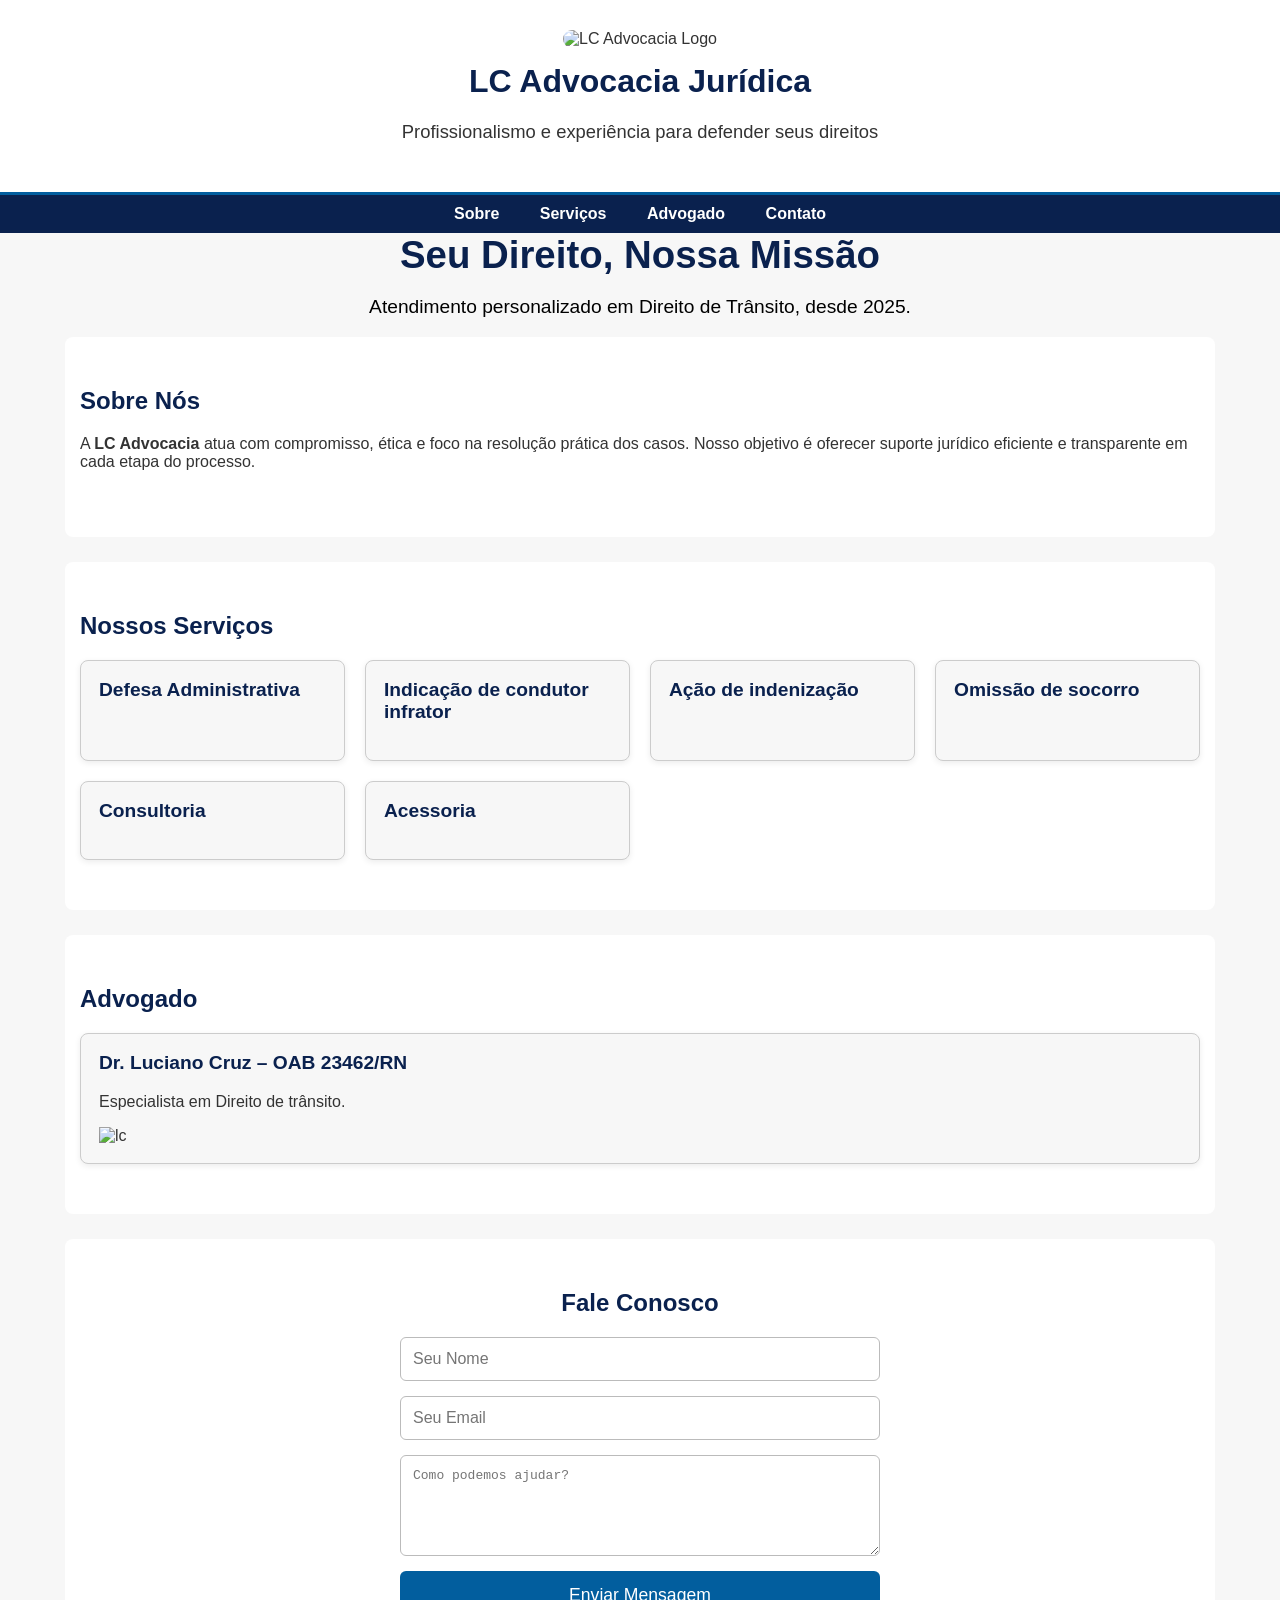
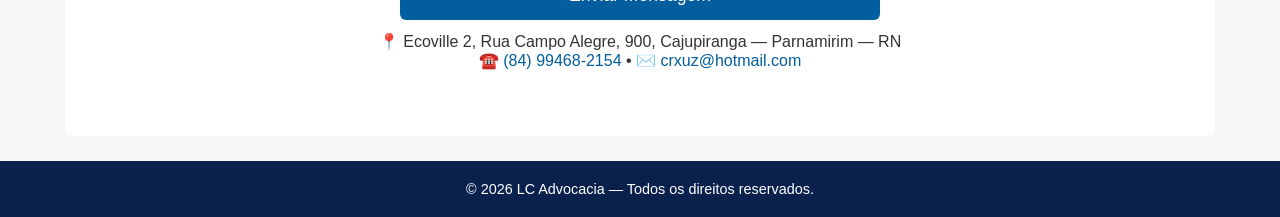
==== index.html @ 25d34466 "Center 'Fale Conosco' heading in contact form" ====
<!DOCTYPE html>
<html lang="pt-BR">
<head>
    <meta charset="UTF-8">
    <meta name="viewport" content="width=device-width, initial-scale=1.0">
    <title>LC Advocacia Jurídica</title>

    <!-- Estilos Principais -->
    <style>
        /* ===== Cores e Tipografia ===== */
        :root {
            --primaria: #0A214E;
            --secundaria: #025e9e;
            --neutro-claro: #f7f7f7;
            --texto: #333;
            --branco: #fff;
        }
        body {
            font-family: 'Segoe UI', Tahoma, Geneva, Verdana, sans-serif;
            margin: 0;
            padding: 0;
            color: var(--texto);
            background-color: var(--neutro-claro);
        }
        h1, h2, h3 {
            color: var(--primaria);
            margin-top: 0;
        }
        a {
            color: var(--secundaria);
            text-decoration: none;
        }
        a:hover {
            color: var(--primaria);
        }

        /* ===== Cabeçalho ===== */
        header {
            background: var(--branco);
            padding: 30px 20px;
            text-align: center;
            border-bottom: 3px solid var(--secundaria);
        }
        header img {
            width: 140px;
            border-radius: 40px;
            margin-bottom: 15px;
        }
        header p {
            font-size: 1.15em;
        }

        /* ===== Navegação ===== */
        nav {
            background: var(--primaria);
            text-align: center;
            padding: 10px 0;
        }
        nav a {
            margin: 0 18px;
            font-weight: bold;
            color: var(--branco);
        }

        /* ===== Banner ===== */
        .banner {
            color: var(--branco);
            text-align: center;
        }
        .banner h2 {
            font-size: 2.4em;
            margin-bottom: 0px;
        }
        .banner p {
            font-size: 1.2em;
        }

        /* ===== Conteúdo ===== */
        section {
            padding: 50px 15px;
            max-width: 1120px;
            margin: auto;
            background: var(--branco);
            border-radius: 8px;
            margin-bottom: 25px;
        }
        .cards-servicos {
            display: grid;
            gap: 20px;
            grid-template-columns: repeat(auto-fill, minmax(220px, 1fr));
        }
        .card {
            border: 1px solid #ccc;
            border-radius: 8px;
            padding: 18px;
            background: var(--neutro-claro);
            box-shadow: 0 2px 6px rgba(0,0,0,0.08);
        }
        .card h3 {
            margin-top: 0;
            font-size: 1.2em;
        }

        /* ===== Formulário ===== */
        form {
            display: grid;
            gap: 15px;
            max-width: 480px;
            margin: auto;
        }
        input, textarea {
            padding: 12px;
            border: 1px solid #bbb;
            border-radius: 6px;
            font-size: 1em;
            width: 100%;
            box-sizing: border-box;
        }
        button {
            padding: 14px;
            border: none;
            background: var(--secundaria);
            color: var(--branco);
            border-radius: 6px;
            font-size: 1.1em;
            cursor: pointer;
        }
        button:hover {
            background: var(--primaria);
        }

        /* ===== Rodapé ===== */
        footer {
            background: var(--primaria);
            color: var(--branco);
            text-align: center;
            padding: 20px;
            font-size: 0.9em;
        }

        /* ===== Regras Responsivas ===== */
        @media (max-width: 768px) {
            nav a {
                display: block;
                margin: 10px 0;
            }
        }
    </style>
</head>

<body>

    <!-- ===== Cabeçalho ===== -->
    <header>
        <img src="https://iili.io/fvGyt4t.png" alt="LC Advocacia Logo" style="width: 250px; height: auto;">
        <h1>LC Advocacia Jurídica</h1>
        <p>Profissionalismo e experiência para defender seus direitos</p>
    </header>

    <!-- ===== Navegação ===== -->
    <nav>
        <a href="#sobre">Sobre</a>
        <a href="#servicos">Serviços</a>
        <a href="#advogados">Advogado</a>
        <a href="#contato">Contato</a>
    </nav>

    <!-- ===== Banner Principal ===== -->
    <div class="banner">
        <h2>Seu Direito, Nossa Missão</h2>
        <p style="color: #000;">Atendimento personalizado em Direito de Trânsito, desde 2025.</p>
    </div>

    <!-- ===== Sobre ===== -->
    <section id="sobre">
        <h2>Sobre Nós</h2>
        <p>
            A <strong>LC Advocacia</strong> atua com compromisso, ética e foco na resolução prática dos casos.
            Nosso objetivo é oferecer suporte jurídico eficiente e transparente em cada etapa do processo.
        </p>
    </section>

    <!-- ===== Serviços em Cards ===== -->
    <section id="servicos">
        <h2>Nossos Serviços</h2>
        <div class="cards-servicos">
            <div class="card"><h3>Defesa Administrativa</h3></div>
            <div class="card"><h3>Indicação de condutor infrator</h3></div>
            <div class="card"><h3>Ação de indenização</h3></div>
            <div class="card"><h3>Omissão de socorro</h3></div>
            <div class="card"><h3>Consultoria</h3></div>
            <div class="card"><h3>Acessoria</h3></div>
        </div>
    </section>

    <!-- ===== Equipe ===== -->
    <section id="advogados">
        <h2>Advogado</h2>
        <div class="card">
            <h3>Dr. Luciano Cruz – OAB 23462/RN</h3>
            <p>Especialista em Direito de trânsito.</p>
            <img src="https://iili.io/fUDIKcG.png" alt="lc">
        </div>
    </section>


    <!-- ===== Formulário de Contato ===== -->
    <section id="contato">
    <center> <h2>Fale Conosco</h2> </center>
        <form>
    <form action="https://formsubmit.co/crxuz@hotmail.com" method="POST">
    <input type="text" name="name" placeholder="Seu Nome" required>
    <input type="email" name="email" placeholder="Seu Email" required>
    <textarea name="message" placeholder="Como podemos ajudar?" rows="5" required></textarea>

    <!-- Configurações -->
    <input type="hidden" name="_subject" value="Novo contato do site">
    <input type="hidden" name="_captcha" value="false">

    <button type="submit">Enviar Mensagem</button>
</form>

        <p style="text-align:center; margin-top: 12px;">
            📍 Ecoville 2, Rua Campo Alegre, 900, Cajupiranga — Parnamirim — RN<br>
            ☎️ <a href="tel:+5584994682154">(84) 99468-2154</a> • ✉️ <a href="mailto:crxuz@hotmail.com">crxuz@hotmail.com</a>
        </p>
    </section>

    <!-- ===== Rodapé ===== -->
    <footer>
        © 2026 LC Advocacia — Todos os direitos reservados.
    </footer>

</body>
</html>
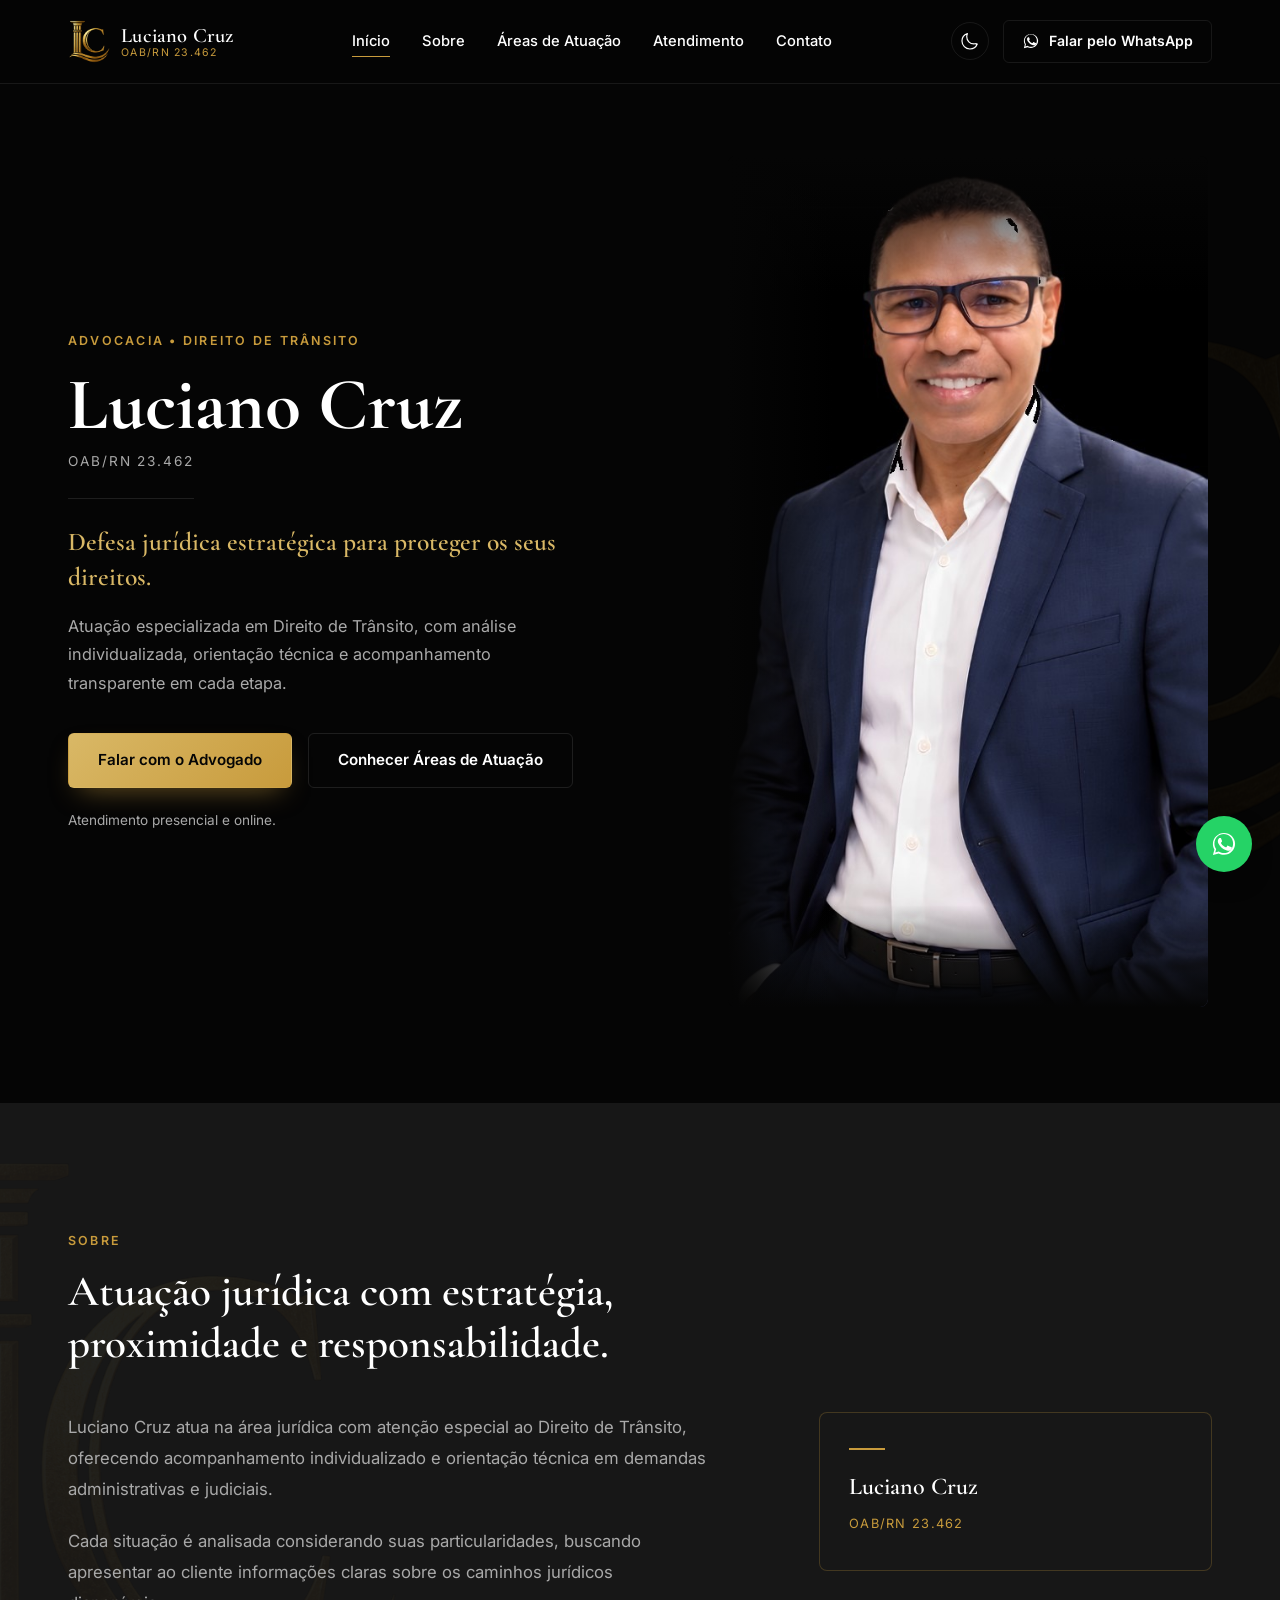
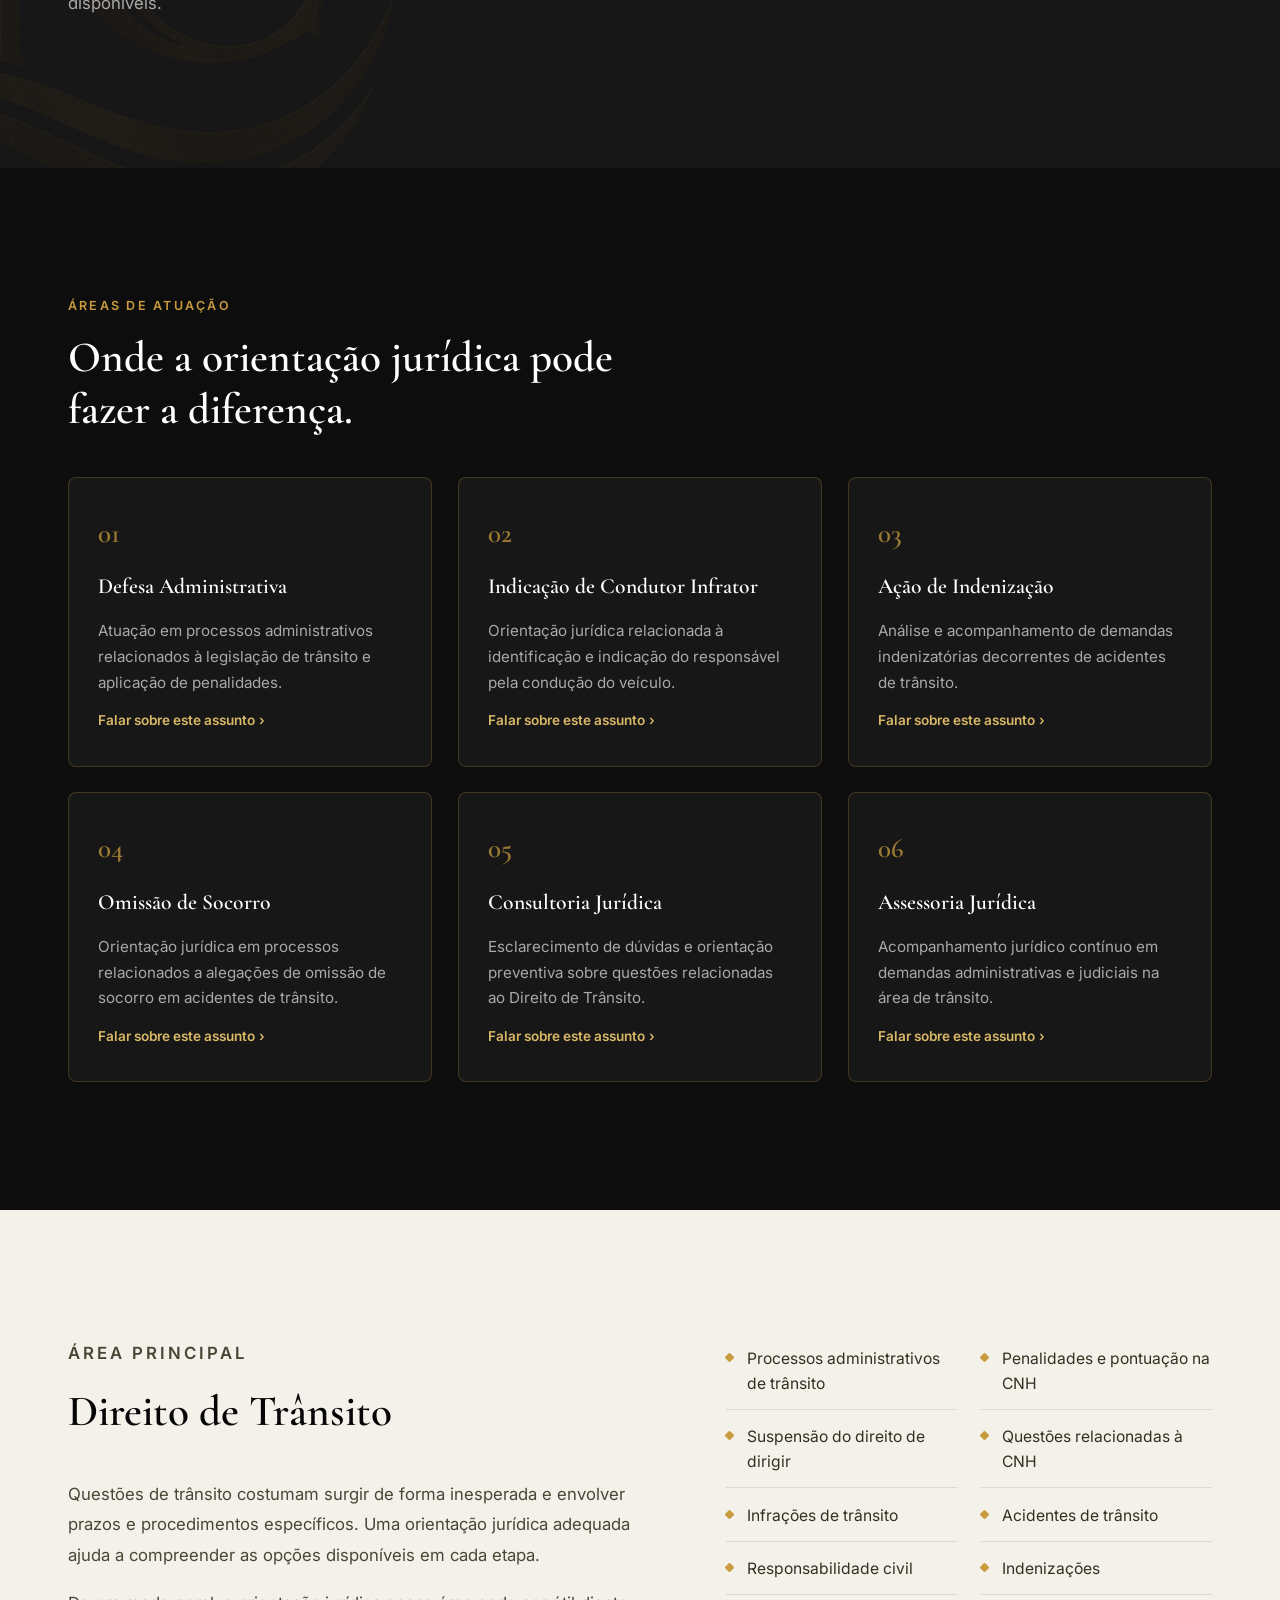
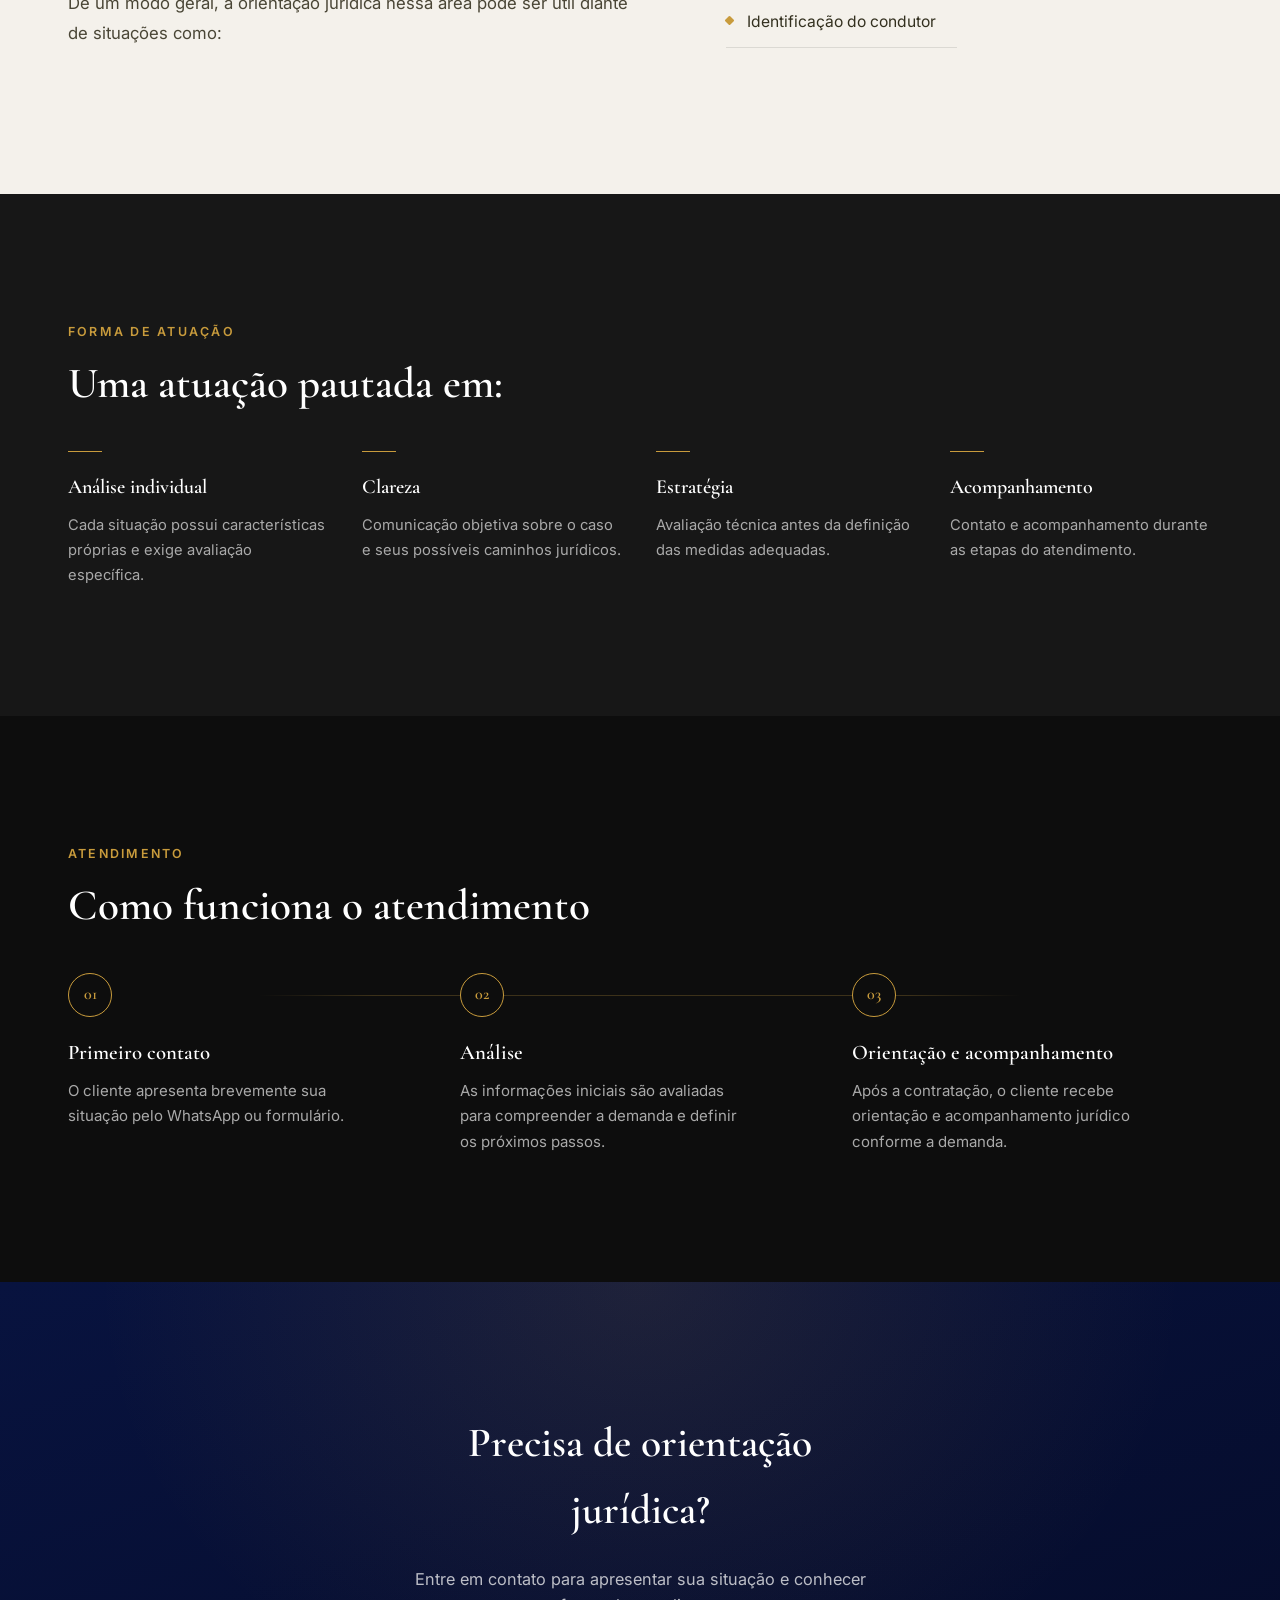
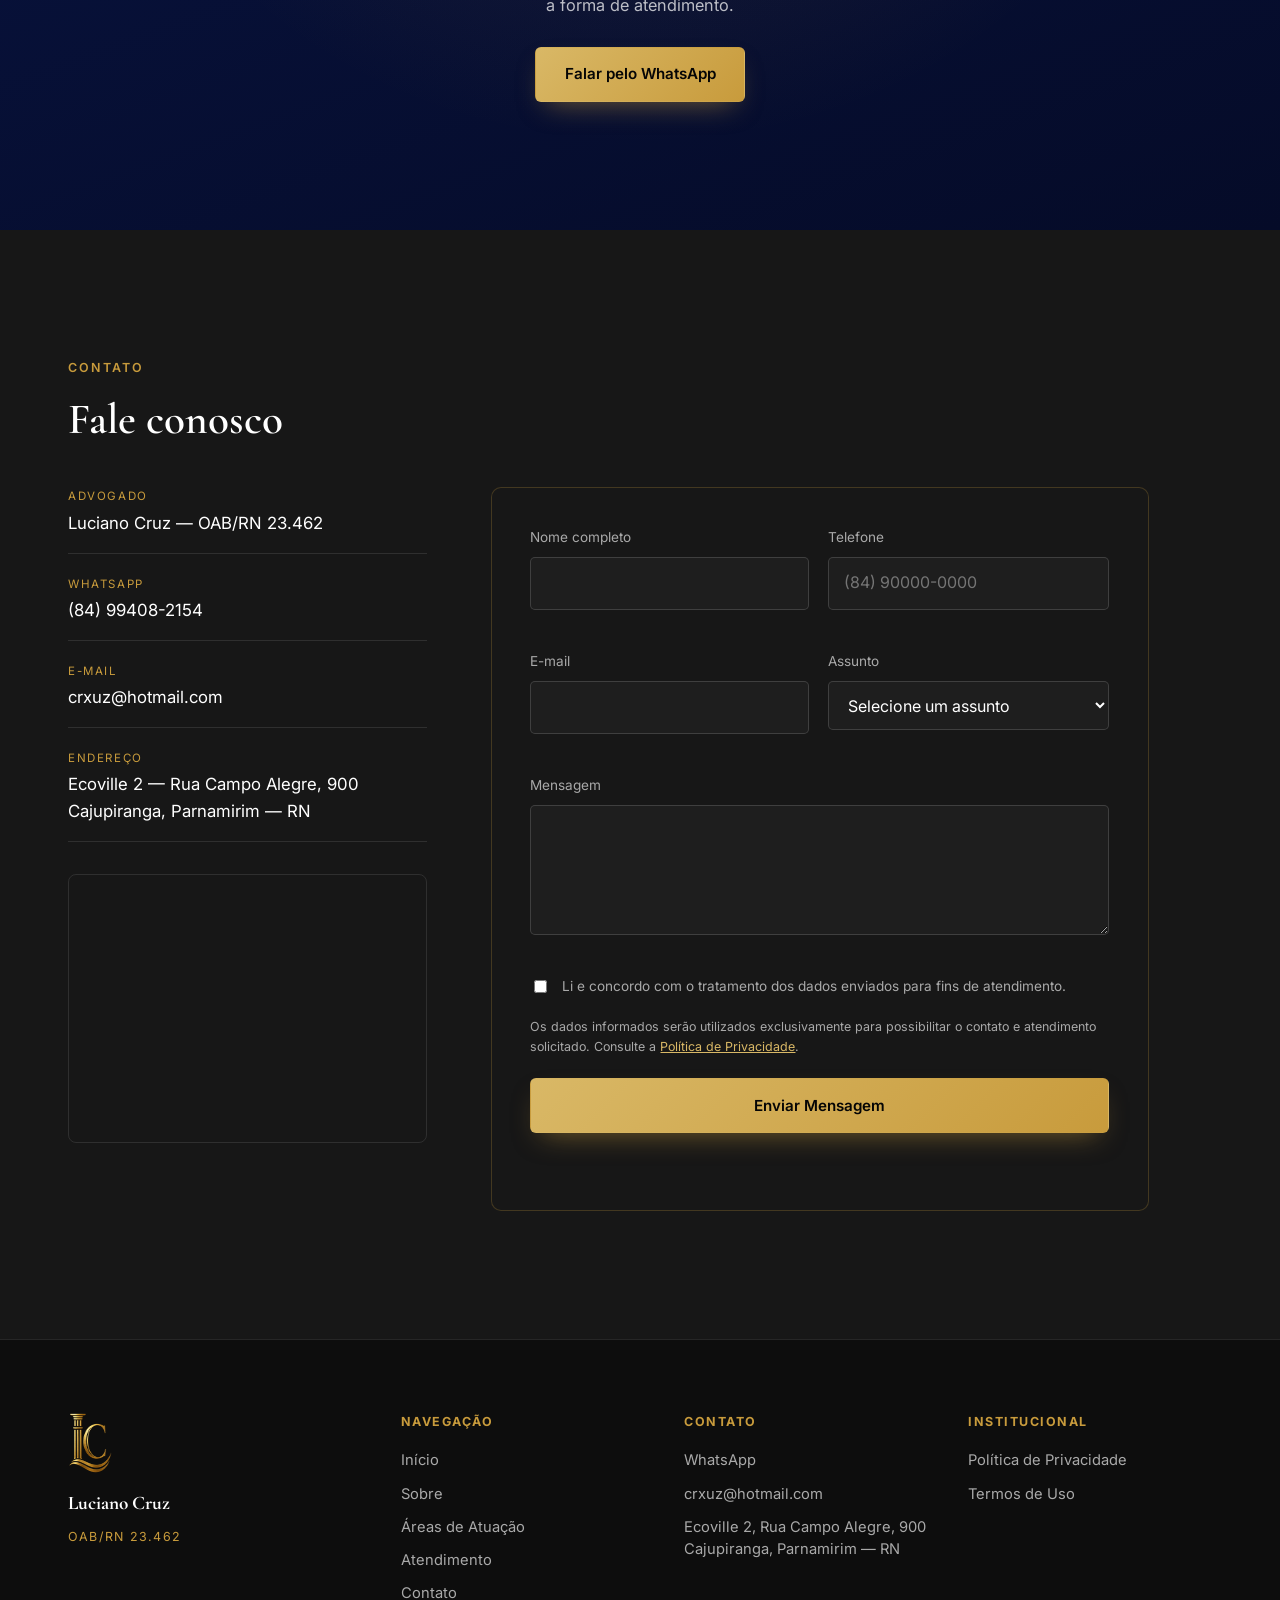
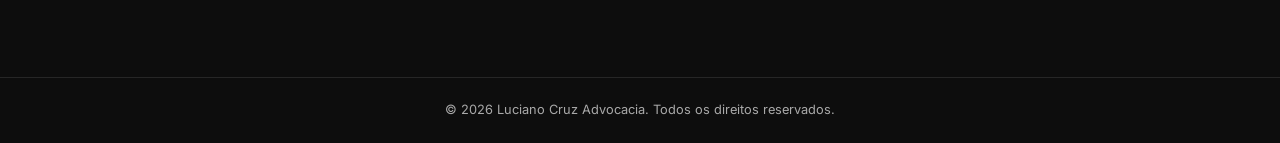
==== commit 6d4c8823: "Add files via upload" ====
--- a/index.html
+++ b/index.html
@@ -1,235 +1,516 @@
 <!DOCTYPE html>
-<html lang="pt-BR">
+<html lang="pt-BR" data-theme="dark">
 <head>
-    <meta charset="UTF-8">
-    <meta name="viewport" content="width=device-width, initial-scale=1.0">
-    <title>LC Advocacia Jurídica</title>
-
-    <!-- Estilos Principais -->
-    <style>
-        /* ===== Cores e Tipografia ===== */
-        :root {
-            --primaria: #0A214E;
-            --secundaria: #025e9e;
-            --neutro-claro: #f7f7f7;
-            --texto: #333;
-            --branco: #fff;
-        }
-        body {
-            font-family: 'Segoe UI', Tahoma, Geneva, Verdana, sans-serif;
-            margin: 0;
-            padding: 0;
-            color: var(--texto);
-            background-color: var(--neutro-claro);
-        }
-        h1, h2, h3 {
-            color: var(--primaria);
-            margin-top: 0;
-        }
-        a {
-            color: var(--secundaria);
-            text-decoration: none;
-        }
-        a:hover {
-            color: var(--primaria);
-        }
-
-        /* ===== Cabeçalho ===== */
-        header {
-            background: var(--branco);
-            padding: 30px 20px;
-            text-align: center;
-            border-bottom: 3px solid var(--secundaria);
-        }
-        header img {
-            width: 140px;
-            border-radius: 40px;
-            margin-bottom: 15px;
-        }
-        header p {
-            font-size: 1.15em;
-        }
-
-        /* ===== Navegação ===== */
-        nav {
-            background: var(--primaria);
-            text-align: center;
-            padding: 10px 0;
-        }
-        nav a {
-            margin: 0 18px;
-            font-weight: bold;
-            color: var(--branco);
-        }
-
-        /* ===== Banner ===== */
-        .banner {
-            color: var(--branco);
-            text-align: center;
-        }
-        .banner h2 {
-            font-size: 2.4em;
-            margin-bottom: 0px;
-        }
-        .banner p {
-            font-size: 1.2em;
-        }
-
-        /* ===== Conteúdo ===== */
-        section {
-            padding: 50px 15px;
-            max-width: 1120px;
-            margin: auto;
-            background: var(--branco);
-            border-radius: 8px;
-            margin-bottom: 25px;
-        }
-        .cards-servicos {
-            display: grid;
-            gap: 20px;
-            grid-template-columns: repeat(auto-fill, minmax(220px, 1fr));
-        }
-        .card {
-            border: 1px solid #ccc;
-            border-radius: 8px;
-            padding: 18px;
-            background: var(--neutro-claro);
-            box-shadow: 0 2px 6px rgba(0,0,0,0.08);
-        }
-        .card h3 {
-            margin-top: 0;
-            font-size: 1.2em;
-        }
-
-        /* ===== Formulário ===== */
-        form {
-            display: grid;
-            gap: 15px;
-            max-width: 480px;
-            margin: auto;
-        }
-        input, textarea {
-            padding: 12px;
-            border: 1px solid #bbb;
-            border-radius: 6px;
-            font-size: 1em;
-            width: 100%;
-            box-sizing: border-box;
-        }
-        button {
-            padding: 14px;
-            border: none;
-            background: var(--secundaria);
-            color: var(--branco);
-            border-radius: 6px;
-            font-size: 1.1em;
-            cursor: pointer;
-        }
-        button:hover {
-            background: var(--primaria);
-        }
-
-        /* ===== Rodapé ===== */
-        footer {
-            background: var(--primaria);
-            color: var(--branco);
-            text-align: center;
-            padding: 20px;
-            font-size: 0.9em;
-        }
-
-        /* ===== Regras Responsivas ===== */
-        @media (max-width: 768px) {
-            nav a {
-                display: block;
-                margin: 10px 0;
-            }
-        }
-    </style>
+<meta charset="UTF-8">
+<meta name="viewport" content="width=device-width, initial-scale=1.0">
+
+<title>Luciano Cruz | Advogado em Direito de Trânsito</title>
+<meta name="description" content="Luciano Cruz, OAB/RN 23.462. Atuação jurídica em Direito de Trânsito, defesa administrativa, indenizações, consultoria e assessoria jurídica em Parnamirim/RN.">
+<meta name="robots" content="index, follow">
+<link rel="canonical" href="https://SEUDOMINIO.com.br/">
+
+<!-- Open Graph -->
+<meta property="og:type" content="website">
+<meta property="og:locale" content="pt_BR">
+<meta property="og:site_name" content="Luciano Cruz Advocacia">
+<meta property="og:title" content="Luciano Cruz | Advogado em Direito de Trânsito">
+<meta property="og:description" content="OAB/RN 23.462. Atuação jurídica especializada em Direito de Trânsito em Parnamirim/RN.">
+<meta property="og:url" content="https://SEUDOMINIO.com.br/">
+<meta property="og:image" content="https://SEUDOMINIO.com.br/assets/images/og-luciano-cruz.jpg">
+<meta property="og:image:width" content="1920">
+<meta property="og:image:height" content="1080">
+
+<!-- Twitter Card -->
+<meta name="twitter:card" content="summary_large_image">
+<meta name="twitter:title" content="Luciano Cruz | Advogado em Direito de Trânsito">
+<meta name="twitter:description" content="OAB/RN 23.462. Atuação jurídica especializada em Direito de Trânsito em Parnamirim/RN.">
+<meta name="twitter:image" content="https://SEUDOMINIO.com.br/assets/images/og-luciano-cruz.jpg">
+
+<meta name="theme-color" content="#050505">
+<link rel="icon" href="favicon.ico" sizes="any">
+<link rel="apple-touch-icon" href="assets/images/apple-touch-icon.png">
+
+<!-- Fonts: Cormorant Garamond (títulos) + Inter (texto). Fallback seguro caso não carreguem. -->
+<link rel="preconnect" href="https://fonts.googleapis.com">
+<link rel="preconnect" href="https://fonts.gstatic.com" crossorigin>
+<link href="https://fonts.googleapis.com/css2?family=Cormorant+Garamond:ital,wght@0,500;0,600;0,700;1,500&family=Inter:wght@400;500;600;700&display=swap" rel="stylesheet">
+
+<link rel="stylesheet" href="css/style.css">
+
+<!-- Structured data: apenas informações reais e confirmadas -->
+<script type="application/ld+json">
+{
+  "@context": "https://schema.org",
+  "@type": "Attorney",
+  "name": "Luciano Cruz",
+  "image": "https://SEUDOMINIO.com.br/assets/images/og-luciano-cruz.jpg",
+  "url": "https://SEUDOMINIO.com.br/",
+  "telephone": "+5584994082154",
+  "email": "crxuz@hotmail.com",
+  "areaServed": "Parnamirim, RN",
+  "address": {
+    "@type": "PostalAddress",
+    "streetAddress": "Rua Campo Alegre, 900 - Ecoville 2",
+    "addressLocality": "Parnamirim",
+    "addressRegion": "RN",
+    "addressCountry": "BR"
+  }
+}
+</script>
 </head>
-
 <body>
 
-    <!-- ===== Cabeçalho ===== -->
-    <header>
-        <img src="https://iili.io/fvGyt4t.png" alt="LC Advocacia Logo" style="width: 250px; height: auto;">
-        <h1>LC Advocacia Jurídica</h1>
-        <p>Profissionalismo e experiência para defender seus direitos</p>
-    </header>
-
-    <!-- ===== Navegação ===== -->
-    <nav>
-        <a href="#sobre">Sobre</a>
-        <a href="#servicos">Serviços</a>
-        <a href="#advogados">Advogado</a>
-        <a href="#contato">Contato</a>
+<a href="#conteudo" class="skip-link">Pular para o conteúdo</a>
+
+<!-- ===================== HEADER ===================== -->
+<header class="site-header" id="site-header">
+  <div class="container header-inner">
+    <a href="#inicio" class="brand" aria-label="Luciano Cruz Advocacia — página inicial">
+      <img src="assets/images/logo-lc-sm.png" alt="" class="brand-logo" width="120" height="123">
+      <span class="brand-text">
+        <span class="brand-name">Luciano Cruz</span>
+        <span class="brand-oab">OAB/RN 23.462</span>
+      </span>
+    </a>
+
+    <nav class="main-nav" aria-label="Navegação principal">
+      <ul>
+        <li><a href="#inicio" class="nav-link">Início</a></li>
+        <li><a href="#sobre" class="nav-link">Sobre</a></li>
+        <li><a href="#areas-de-atuacao" class="nav-link">Áreas de Atuação</a></li>
+        <li><a href="#atendimento" class="nav-link">Atendimento</a></li>
+        <li><a href="#contato" class="nav-link">Contato</a></li>
+      </ul>
     </nav>
 
-    <!-- ===== Banner Principal ===== -->
-    <div class="banner">
-        <h2>Seu Direito, Nossa Missão</h2>
-        <p style="color: #000;">Atendimento personalizado em Direito de Trânsito, desde 2025.</p>
-    </div>
-
-    <!-- ===== Sobre ===== -->
-    <section id="sobre">
-        <h2>Sobre Nós</h2>
-        <p>
-            A <strong>LC Advocacia</strong> atua com compromisso, ética e foco na resolução prática dos casos.
-            Nosso objetivo é oferecer suporte jurídico eficiente e transparente em cada etapa do processo.
-        </p>
-    </section>
-
-    <!-- ===== Serviços em Cards ===== -->
-    <section id="servicos">
-        <h2>Nossos Serviços</h2>
-        <div class="cards-servicos">
-            <div class="card"><h3>Defesa Administrativa</h3></div>
-            <div class="card"><h3>Indicação de condutor infrator</h3></div>
-            <div class="card"><h3>Ação de indenização</h3></div>
-            <div class="card"><h3>Omissão de socorro</h3></div>
-            <div class="card"><h3>Consultoria</h3></div>
-            <div class="card"><h3>Acessoria</h3></div>
-        </div>
-    </section>
-
-    <!-- ===== Equipe ===== -->
-    <section id="advogados">
-        <h2>Advogado</h2>
-        <div class="card">
-            <h3>Dr. Luciano Cruz – OAB 23462/RN</h3>
-            <p>Especialista em Direito de trânsito.</p>
-            <img src="https://iili.io/fUDIKcG.png" alt="lc">
-        </div>
-    </section>
-
-
-    <!-- ===== Formulário de Contato ===== -->
-    <section id="contato">
-    <center> <h2>Fale Conosco</h2> </center>
-        <form>
-    <form action="https://formsubmit.co/crxuz@hotmail.com" method="POST">
-    <input type="text" name="name" placeholder="Seu Nome" required>
-    <input type="email" name="email" placeholder="Seu Email" required>
-    <textarea name="message" placeholder="Como podemos ajudar?" rows="5" required></textarea>
-
-    <!-- Configurações -->
-    <input type="hidden" name="_subject" value="Novo contato do site">
-    <input type="hidden" name="_captcha" value="false">
-
-    <button type="submit">Enviar Mensagem</button>
-</form>
-
-        <p style="text-align:center; margin-top: 12px;">
-            📍 Ecoville 2, Rua Campo Alegre, 900, Cajupiranga — Parnamirim — RN<br>
-            ☎️ <a href="tel:+5584994682154">(84) 99468-2154</a> • ✉️ <a href="mailto:crxuz@hotmail.com">crxuz@hotmail.com</a>
-        </p>
-    </section>
-
-    <!-- ===== Rodapé ===== -->
-    <footer>
-        © 2026 LC Advocacia — Todos os direitos reservados.
-    </footer>
-
+    <div class="header-actions">
+      <button type="button" class="theme-toggle" id="theme-toggle" aria-pressed="false" aria-label="Ativar modo claro">
+        <svg class="icon icon-moon" viewBox="0 0 24 24" fill="none" aria-hidden="true"><path d="M20.5 14.5c-1 .3-2 .5-3 .5-5 0-9-4-9-9 0-1.4.3-2.7.8-3.9C5.4 3.3 2.5 7 2.5 11.5c0 5.5 4.5 10 10 10 4.2 0 7.8-2.6 9.3-6.3-.4.1-.9.2-1.3.3z" stroke="currentColor" stroke-width="1.5" stroke-linejoin="round"/></svg>
+        <svg class="icon icon-sun" viewBox="0 0 24 24" fill="none" aria-hidden="true"><circle cx="12" cy="12" r="4.2" stroke="currentColor" stroke-width="1.5"/><path d="M12 2.5v2.3M12 19.2v2.3M4.4 4.4l1.6 1.6M18 18l1.6 1.6M2.5 12h2.3M19.2 12h2.3M4.4 19.6L6 18M18 6l1.6-1.6" stroke="currentColor" stroke-width="1.5" stroke-linecap="round"/></svg>
+      </button>
+
+      <a class="btn btn-whatsapp btn-whatsapp--header" target="_blank" rel="noopener"
+         href="https://wa.me/5584994082154?text=Ol%C3%A1%2C%20Dr.%20Luciano%20Cruz.%20Encontrei%20seu%20contato%20pelo%20site%20e%20gostaria%20de%20informa%C3%A7%C3%B5es%20sobre%20atendimento%20jur%C3%ADdico.">
+        <svg class="icon" viewBox="0 0 24 24" aria-hidden="true"><path fill="currentColor" d="M17.5 14.4c-.3-.1-1.7-.9-2-1-.3-.1-.5-.1-.6.1-.2.3-.7 1-.9 1.2-.2.2-.3.2-.6.1-.3-.1-1.2-.5-2.3-1.5-.9-.8-1.4-1.7-1.6-2-.2-.3 0-.5.1-.6.1-.1.3-.3.4-.5.1-.1.2-.3.3-.4.1-.2 0-.4 0-.5-.1-.1-.6-1.5-.8-2-.2-.5-.4-.4-.6-.4h-.5c-.2 0-.5.1-.7.3-.3.3-1 1-1 2.4s1 2.8 1.2 3c.1.2 2.1 3.2 5 4.4.7.3 1.3.5 1.7.6.7.2 1.4.2 1.9.1.6-.1 1.7-.7 2-1.4.2-.7.2-1.2.2-1.4-.1-.1-.3-.2-.6-.3z"/><path fill="currentColor" d="M12 2.5c-5.2 0-9.5 4.2-9.5 9.5 0 1.7.4 3.3 1.3 4.7L2.5 21.5l4.9-1.3c1.3.7 2.8 1.1 4.6 1.1 5.2 0 9.5-4.2 9.5-9.5S17.2 2.5 12 2.5zm0 17.3c-1.5 0-3-.4-4.2-1.2l-.3-.2-3 .8.8-2.9-.2-.3c-.9-1.3-1.3-2.9-1.3-4.5 0-4.4 3.6-8 8-8s8 3.6 8 8-3.5 8.3-7.8 8.3z"/></svg>
+        <span>Falar pelo WhatsApp</span>
+      </a>
+
+      <button type="button" class="hamburger" id="hamburger" aria-controls="mobile-menu" aria-expanded="false" aria-label="Abrir menu">
+        <span></span><span></span><span></span>
+      </button>
+    </div>
+  </div>
+</header>
+
+<!-- ===================== MENU MOBILE ===================== -->
+<div class="mobile-menu" id="mobile-menu" aria-hidden="true">
+  <div class="mobile-menu-header">
+    <span class="mobile-menu-brand">Menu</span>
+    <button type="button" class="mobile-menu-close" id="mobile-menu-close" aria-label="Fechar menu">
+      <svg viewBox="0 0 24 24" fill="none" aria-hidden="true"><path d="M5 5l14 14M19 5L5 19" stroke="currentColor" stroke-width="1.8" stroke-linecap="round"/></svg>
+    </button>
+  </div>
+  <nav aria-label="Navegação móvel">
+    <ul>
+      <li><a href="#inicio" class="nav-link">Início</a></li>
+      <li><a href="#sobre" class="nav-link">Sobre</a></li>
+      <li><a href="#areas-de-atuacao" class="nav-link">Áreas de Atuação</a></li>
+      <li><a href="#atendimento" class="nav-link">Atendimento</a></li>
+      <li><a href="#contato" class="nav-link">Contato</a></li>
+    </ul>
+  </nav>
+  <a class="btn btn-whatsapp mobile-menu-whatsapp" target="_blank" rel="noopener"
+     href="https://wa.me/5584994082154?text=Ol%C3%A1%2C%20Dr.%20Luciano%20Cruz.%20Encontrei%20seu%20contato%20pelo%20site%20e%20gostaria%20de%20informa%C3%A7%C3%B5es%20sobre%20atendimento%20jur%C3%ADdico.">
+    Falar pelo WhatsApp
+  </a>
+</div>
+<div class="mobile-menu-overlay" id="mobile-menu-overlay"></div>
+
+<main id="conteudo">
+
+  <!-- ===================== HERO ===================== -->
+  <section id="inicio" class="hero">
+    <div class="hero-watermark" aria-hidden="true">
+      <img src="assets/images/logo-lc.png" alt="" width="673" height="691" loading="eager">
+    </div>
+    <div class="container hero-inner">
+      <div class="hero-content">
+        <p class="eyebrow">Advocacia • Direito de Trânsito</p>
+        <h1 class="hero-title">Luciano Cruz</h1>
+        <p class="hero-oab">OAB/RN 23.462</p>
+        <p class="hero-headline">Defesa jurídica estratégica para proteger os seus direitos.</p>
+        <p class="hero-text">Atuação especializada em Direito de Trânsito, com análise individualizada, orientação técnica e acompanhamento transparente em cada etapa.</p>
+        <div class="hero-actions">
+          <a class="btn btn-primary" target="_blank" rel="noopener"
+             href="https://wa.me/5584994082154?text=Ol%C3%A1%2C%20Dr.%20Luciano%20Cruz.%20Encontrei%20seu%20contato%20pelo%20site%20e%20gostaria%20de%20informa%C3%A7%C3%B5es%20sobre%20atendimento%20jur%C3%ADdico.">
+            Falar com o Advogado
+          </a>
+          <a class="btn btn-secondary" href="#areas-de-atuacao">Conhecer Áreas de Atuação</a>
+        </div>
+        <p class="hero-note">Atendimento presencial e online.</p>
+      </div>
+      <div class="hero-photo">
+        <img src="assets/images/luciano-cruz.jpg" alt="Luciano Cruz, advogado especializado em Direito de Trânsito" width="570" height="1010" fetchpriority="high">
+      </div>
+    </div>
+  </section>
+
+  <!-- ===================== SOBRE ===================== -->
+  <section id="sobre" class="about">
+    <div class="about-watermark" aria-hidden="true">
+      <img src="assets/images/logo-lc.png" alt="" width="673" height="691" loading="lazy">
+    </div>
+    <div class="container">
+      <p class="eyebrow">Sobre</p>
+      <h2 class="section-title reveal">Atuação jurídica com estratégia, proximidade e responsabilidade.</h2>
+      <div class="about-grid">
+        <div class="about-text reveal">
+          <p>Luciano Cruz atua na área jurídica com atenção especial ao Direito de Trânsito, oferecendo acompanhamento individualizado e orientação técnica em demandas administrativas e judiciais.</p>
+          <p>Cada situação é analisada considerando suas particularidades, buscando apresentar ao cliente informações claras sobre os caminhos jurídicos disponíveis.</p>
+        </div>
+        <div class="about-card reveal">
+          <span class="about-card-line" aria-hidden="true"></span>
+          <strong class="about-card-name">Luciano Cruz</strong>
+          <span class="about-card-oab">OAB/RN 23.462</span>
+        </div>
+      </div>
+      <!--
+        INFORMAÇÃO A CONFIRMAR: inserir aqui formação acadêmica, especializações,
+        mestrado, cursos e demais qualificações somente quando confirmados pelo cliente.
+        Sugestão de estrutura, a ser adicionada dentro de uma nova div.about-credentials:
+
+        <div class="about-credentials">
+          <h3>Formação e qualificações</h3>
+          <ul class="credentials-list">
+            <li>Graduação em Direito — [Instituição, Ano]</li>
+            <li>Especialização em [Área] — [Instituição, Ano]</li>
+            <li>[Outra qualificação confirmada]</li>
+          </ul>
+        </div>
+      -->
+    </div>
+  </section>
+
+  <!-- ===================== ÁREAS DE ATUAÇÃO ===================== -->
+  <section id="areas-de-atuacao" class="services">
+    <div class="container">
+      <p class="eyebrow">Áreas de Atuação</p>
+      <h2 class="section-title reveal">Onde a orientação jurídica pode fazer a diferença.</h2>
+
+      <div class="services-grid">
+        <article class="service-card reveal">
+          <span class="service-number">01</span>
+          <h3>Defesa Administrativa</h3>
+          <p>Atuação em processos administrativos relacionados à legislação de trânsito e aplicação de penalidades.</p>
+          <a class="service-link" target="_blank" rel="noopener"
+             href="https://wa.me/5584994082154?text=Ol%C3%A1%2C%20Dr.%20Luciano%20Cruz.%20Gostaria%20de%20mais%20informa%C3%A7%C3%B5es%20sobre%20Defesa%20Administrativa.">
+            Falar sobre este assunto <span aria-hidden="true">›</span>
+          </a>
+        </article>
+
+        <article class="service-card reveal">
+          <span class="service-number">02</span>
+          <h3>Indicação de Condutor Infrator</h3>
+          <p>Orientação jurídica relacionada à identificação e indicação do responsável pela condução do veículo.</p>
+          <a class="service-link" target="_blank" rel="noopener"
+             href="https://wa.me/5584994082154?text=Ol%C3%A1%2C%20Dr.%20Luciano%20Cruz.%20Gostaria%20de%20mais%20informa%C3%A7%C3%B5es%20sobre%20Indica%C3%A7%C3%A3o%20de%20Condutor%20Infrator.">
+            Falar sobre este assunto <span aria-hidden="true">›</span>
+          </a>
+        </article>
+
+        <article class="service-card reveal">
+          <span class="service-number">03</span>
+          <h3>Ação de Indenização</h3>
+          <p>Análise e acompanhamento de demandas indenizatórias decorrentes de acidentes de trânsito.</p>
+          <a class="service-link" target="_blank" rel="noopener"
+             href="https://wa.me/5584994082154?text=Ol%C3%A1%2C%20Dr.%20Luciano%20Cruz.%20Gostaria%20de%20mais%20informa%C3%A7%C3%B5es%20sobre%20A%C3%A7%C3%A3o%20de%20Indeniza%C3%A7%C3%A3o.">
+            Falar sobre este assunto <span aria-hidden="true">›</span>
+          </a>
+        </article>
+
+        <article class="service-card reveal">
+          <span class="service-number">04</span>
+          <h3>Omissão de Socorro</h3>
+          <p>Orientação jurídica em processos relacionados a alegações de omissão de socorro em acidentes de trânsito.</p>
+          <a class="service-link" target="_blank" rel="noopener"
+             href="https://wa.me/5584994082154?text=Ol%C3%A1%2C%20Dr.%20Luciano%20Cruz.%20Gostaria%20de%20mais%20informa%C3%A7%C3%B5es%20sobre%20Omiss%C3%A3o%20de%20Socorro.">
+            Falar sobre este assunto <span aria-hidden="true">›</span>
+          </a>
+        </article>
+
+        <article class="service-card reveal">
+          <span class="service-number">05</span>
+          <h3>Consultoria Jurídica</h3>
+          <p>Esclarecimento de dúvidas e orientação preventiva sobre questões relacionadas ao Direito de Trânsito.</p>
+          <a class="service-link" target="_blank" rel="noopener"
+             href="https://wa.me/5584994082154?text=Ol%C3%A1%2C%20Dr.%20Luciano%20Cruz.%20Gostaria%20de%20mais%20informa%C3%A7%C3%B5es%20sobre%20Consultoria%20Jur%C3%ADdica.">
+            Falar sobre este assunto <span aria-hidden="true">›</span>
+          </a>
+        </article>
+
+        <article class="service-card reveal">
+          <span class="service-number">06</span>
+          <h3>Assessoria Jurídica</h3>
+          <p>Acompanhamento jurídico contínuo em demandas administrativas e judiciais na área de trânsito.</p>
+          <a class="service-link" target="_blank" rel="noopener"
+             href="https://wa.me/5584994082154?text=Ol%C3%A1%2C%20Dr.%20Luciano%20Cruz.%20Gostaria%20de%20mais%20informa%C3%A7%C3%B5es%20sobre%20Assessoria%20Jur%C3%ADdica.">
+            Falar sobre este assunto <span aria-hidden="true">›</span>
+          </a>
+        </article>
+      </div>
+    </div>
+  </section>
+
+  <!-- ===================== DESTAQUE: DIREITO DE TRÂNSITO ===================== -->
+  <section class="traffic-highlight">
+    <div class="container traffic-grid">
+      <div class="traffic-text reveal">
+        <p class="eyebrow eyebrow--dark">Área Principal</p>
+        <h2 class="section-title section-title--dark">Direito de Trânsito</h2>
+        <p>Questões de trânsito costumam surgir de forma inesperada e envolver prazos e procedimentos específicos. Uma orientação jurídica adequada ajuda a compreender as opções disponíveis em cada etapa.</p>
+        <p>De um modo geral, a orientação jurídica nessa área pode ser útil diante de situações como:</p>
+      </div>
+      <ul class="traffic-list reveal">
+        <li>Processos administrativos de trânsito</li>
+        <li>Penalidades e pontuação na CNH</li>
+        <li>Suspensão do direito de dirigir</li>
+        <li>Questões relacionadas à CNH</li>
+        <li>Infrações de trânsito</li>
+        <li>Acidentes de trânsito</li>
+        <li>Responsabilidade civil</li>
+        <li>Indenizações</li>
+        <li>Identificação do condutor</li>
+      </ul>
+    </div>
+  </section>
+
+  <!-- ===================== DIFERENCIAIS ===================== -->
+  <section class="differentials">
+    <div class="container">
+      <p class="eyebrow">Forma de Atuação</p>
+      <h2 class="section-title reveal">Uma atuação pautada em:</h2>
+      <div class="differentials-grid">
+        <div class="differential reveal">
+          <span class="differential-mark" aria-hidden="true"></span>
+          <h3>Análise individual</h3>
+          <p>Cada situação possui características próprias e exige avaliação específica.</p>
+        </div>
+        <div class="differential reveal">
+          <span class="differential-mark" aria-hidden="true"></span>
+          <h3>Clareza</h3>
+          <p>Comunicação objetiva sobre o caso e seus possíveis caminhos jurídicos.</p>
+        </div>
+        <div class="differential reveal">
+          <span class="differential-mark" aria-hidden="true"></span>
+          <h3>Estratégia</h3>
+          <p>Avaliação técnica antes da definição das medidas adequadas.</p>
+        </div>
+        <div class="differential reveal">
+          <span class="differential-mark" aria-hidden="true"></span>
+          <h3>Acompanhamento</h3>
+          <p>Contato e acompanhamento durante as etapas do atendimento.</p>
+        </div>
+      </div>
+    </div>
+  </section>
+
+  <!-- ===================== COMO FUNCIONA O ATENDIMENTO ===================== -->
+  <section id="atendimento" class="process">
+    <div class="container">
+      <p class="eyebrow">Atendimento</p>
+      <h2 class="section-title reveal">Como funciona o atendimento</h2>
+      <div class="process-steps">
+        <div class="process-step reveal">
+          <span class="process-number">01</span>
+          <h3>Primeiro contato</h3>
+          <p>O cliente apresenta brevemente sua situação pelo WhatsApp ou formulário.</p>
+        </div>
+        <div class="process-step reveal">
+          <span class="process-number">02</span>
+          <h3>Análise</h3>
+          <p>As informações iniciais são avaliadas para compreender a demanda e definir os próximos passos.</p>
+        </div>
+        <div class="process-step reveal">
+          <span class="process-number">03</span>
+          <h3>Orientação e acompanhamento</h3>
+          <p>Após a contratação, o cliente recebe orientação e acompanhamento jurídico conforme a demanda.</p>
+        </div>
+      </div>
+    </div>
+  </section>
+
+  <!-- ===================== CTA CENTRAL ===================== -->
+  <section class="cta-section">
+    <div class="container cta-inner reveal">
+      <h2>Precisa de orientação jurídica?</h2>
+      <p>Entre em contato para apresentar sua situação e conhecer a forma de atendimento.</p>
+      <a class="btn btn-primary" target="_blank" rel="noopener"
+         href="https://wa.me/5584994082154?text=Ol%C3%A1%2C%20Dr.%20Luciano%20Cruz.%20Encontrei%20seu%20contato%20pelo%20site%20e%20gostaria%20de%20informa%C3%A7%C3%B5es%20sobre%20atendimento%20jur%C3%ADdico.">
+        Falar pelo WhatsApp
+      </a>
+    </div>
+  </section>
+
+  <!-- ===================== CONTATO ===================== -->
+  <section id="contato" class="contact">
+    <div class="container">
+      <p class="eyebrow">Contato</p>
+      <h2 class="section-title reveal">Fale conosco</h2>
+
+      <div class="contact-grid">
+        <div class="contact-info reveal">
+          <ul class="contact-list">
+            <li>
+              <span class="contact-label">Advogado</span>
+              <span class="contact-value">Luciano Cruz — OAB/RN 23.462</span>
+            </li>
+            <li>
+              <span class="contact-label">WhatsApp</span>
+              <a class="contact-value contact-link" target="_blank" rel="noopener" href="https://wa.me/5584994082154">(84) 99408-2154</a>
+            </li>
+            <li>
+              <span class="contact-label">E-mail</span>
+              <a class="contact-value contact-link" href="mailto:crxuz@hotmail.com">crxuz@hotmail.com</a>
+            </li>
+            <li>
+              <span class="contact-label">Endereço</span>
+              <span class="contact-value">Ecoville 2 — Rua Campo Alegre, 900<br>Cajupiranga, Parnamirim — RN</span>
+            </li>
+          </ul>
+
+          <div class="contact-map">
+            <iframe
+              src="https://www.google.com/maps?q=Rua%20Campo%20Alegre%2C%20900%2C%20Cajupiranga%2C%20Parnamirim%20-%20RN&output=embed"
+              width="100%" height="100%" style="border:0;" loading="lazy"
+              referrerpolicy="no-referrer-when-downgrade"
+              title="Localização do escritório — Rua Campo Alegre, 900, Cajupiranga, Parnamirim - RN">
+            </iframe>
+          </div>
+        </div>
+
+        <form class="contact-form reveal" id="contact-form"
+              action="https://formsubmit.co/crxuz@hotmail.com" method="POST" novalidate>
+
+          <input type="hidden" name="_subject" value="Novo contato pelo site Luciano Cruz">
+          <input type="hidden" name="_captcha" value="false">
+          <input type="hidden" name="_template" value="table">
+          <!-- honeypot anti-spam (recurso nativo do FormSubmit) -->
+          <input type="text" name="_honey" style="display:none" tabindex="-1" autocomplete="off">
+
+          <div class="form-field">
+            <label for="field-nome">Nome completo</label>
+            <input type="text" id="field-nome" name="nome" autocomplete="name" required>
+            <span class="field-error" id="error-nome"></span>
+          </div>
+
+          <div class="form-field">
+            <label for="field-telefone">Telefone</label>
+            <input type="tel" id="field-telefone" name="telefone" inputmode="numeric" autocomplete="tel" placeholder="(84) 90000-0000" required>
+            <span class="field-error" id="error-telefone"></span>
+          </div>
+
+          <div class="form-field">
+            <label for="field-email">E-mail</label>
+            <input type="email" id="field-email" name="email" autocomplete="email" required>
+            <span class="field-error" id="error-email"></span>
+          </div>
+
+          <div class="form-field">
+            <label for="field-assunto">Assunto</label>
+            <select id="field-assunto" name="assunto" required>
+              <option value="" disabled selected>Selecione um assunto</option>
+              <option>Defesa Administrativa</option>
+              <option>Indicação de Condutor Infrator</option>
+              <option>Ação de Indenização</option>
+              <option>Omissão de Socorro</option>
+              <option>Consultoria Jurídica</option>
+              <option>Assessoria Jurídica</option>
+              <option>Outro assunto</option>
+            </select>
+            <span class="field-error" id="error-assunto"></span>
+          </div>
+
+          <div class="form-field form-field--full">
+            <label for="field-mensagem">Mensagem</label>
+            <textarea id="field-mensagem" name="mensagem" rows="4" required></textarea>
+            <span class="field-error" id="error-mensagem"></span>
+          </div>
+
+          <div class="form-field form-field--full form-field--checkbox">
+            <input type="checkbox" id="field-consentimento" name="consentimento" required>
+            <label for="field-consentimento">Li e concordo com o tratamento dos dados enviados para fins de atendimento.</label>
+            <span class="field-error" id="error-consentimento"></span>
+          </div>
+
+          <p class="form-lgpd">Os dados informados serão utilizados exclusivamente para possibilitar o contato e atendimento solicitado. Consulte a <a href="privacidade.html">Política de Privacidade</a>.</p>
+
+          <div class="form-field form-field--full">
+            <button type="submit" class="btn btn-primary btn-block">Enviar Mensagem</button>
+          </div>
+
+          <p class="form-feedback" id="form-feedback" role="status" aria-live="polite"></p>
+        </form>
+      </div>
+    </div>
+  </section>
+
+</main>
+
+<!-- ===================== FOOTER ===================== -->
+<footer class="site-footer">
+  <div class="container footer-inner">
+    <div class="footer-col footer-brand">
+      <img src="assets/images/logo-lc-sm.png" alt="" width="60" height="62" loading="lazy">
+      <strong>Luciano Cruz</strong>
+      <span>OAB/RN 23.462</span>
+    </div>
+
+    <div class="footer-col">
+      <h4>Navegação</h4>
+      <ul>
+        <li><a href="#inicio">Início</a></li>
+        <li><a href="#sobre">Sobre</a></li>
+        <li><a href="#areas-de-atuacao">Áreas de Atuação</a></li>
+        <li><a href="#atendimento">Atendimento</a></li>
+        <li><a href="#contato">Contato</a></li>
+      </ul>
+    </div>
+
+    <div class="footer-col">
+      <h4>Contato</h4>
+      <ul>
+        <li><a href="https://wa.me/5584994082154" target="_blank" rel="noopener">WhatsApp</a></li>
+        <li><a href="mailto:crxuz@hotmail.com">crxuz@hotmail.com</a></li>
+        <li>Ecoville 2, Rua Campo Alegre, 900<br>Cajupiranga, Parnamirim — RN</li>
+      </ul>
+    </div>
+
+    <div class="footer-col">
+      <h4>Institucional</h4>
+      <ul>
+        <li><a href="privacidade.html">Política de Privacidade</a></li>
+        <li><a href="termos.html">Termos de Uso</a></li>
+      </ul>
+    </div>
+  </div>
+  <div class="footer-bottom">
+    <div class="container">
+      <p>&copy; <span id="footer-year">2026</span> Luciano Cruz Advocacia. Todos os direitos reservados.</p>
+    </div>
+  </div>
+</footer>
+
+<!-- ===================== BOTÃO FLUTUANTE WHATSAPP ===================== -->
+<a href="https://wa.me/5584994082154?text=Ol%C3%A1%2C%20Dr.%20Luciano%20Cruz.%20Encontrei%20seu%20contato%20pelo%20site%20e%20gostaria%20de%20informa%C3%A7%C3%B5es%20sobre%20atendimento%20jur%C3%ADdico."
+   class="whatsapp-float" target="_blank" rel="noopener" aria-label="Falar com Luciano Cruz pelo WhatsApp">
+  <svg viewBox="0 0 24 24" aria-hidden="true"><path fill="currentColor" d="M17.5 14.4c-.3-.1-1.7-.9-2-1-.3-.1-.5-.1-.6.1-.2.3-.7 1-.9 1.2-.2.2-.3.2-.6.1-.3-.1-1.2-.5-2.3-1.5-.9-.8-1.4-1.7-1.6-2-.2-.3 0-.5.1-.6.1-.1.3-.3.4-.5.1-.1.2-.3.3-.4.1-.2 0-.4 0-.5-.1-.1-.6-1.5-.8-2-.2-.5-.4-.4-.6-.4h-.5c-.2 0-.5.1-.7.3-.3.3-1 1-1 2.4s1 2.8 1.2 3c.1.2 2.1 3.2 5 4.4.7.3 1.3.5 1.7.6.7.2 1.4.2 1.9.1.6-.1 1.7-.7 2-1.4.2-.7.2-1.2.2-1.4-.1-.1-.3-.2-.6-.3z"/><path fill="currentColor" d="M12 2.5c-5.2 0-9.5 4.2-9.5 9.5 0 1.7.4 3.3 1.3 4.7L2.5 21.5l4.9-1.3c1.3.7 2.8 1.1 4.6 1.1 5.2 0 9.5-4.2 9.5-9.5S17.2 2.5 12 2.5zm0 17.3c-1.5 0-3-.4-4.2-1.2l-.3-.2-3 .8.8-2.9-.2-.3c-.9-1.3-1.3-2.9-1.3-4.5 0-4.4 3.6-8 8-8s8 3.6 8 8-3.5 8.3-7.8 8.3z"/></svg>
+</a>
+
+<!-- ===================== BOTÃO VOLTAR AO TOPO ===================== -->
+<button type="button" class="back-to-top" id="back-to-top" aria-label="Voltar ao topo">
+  <svg viewBox="0 0 24 24" fill="none" aria-hidden="true"><path d="M12 19V5M5 12l7-7 7 7" stroke="currentColor" stroke-width="1.8" stroke-linecap="round" stroke-linejoin="round"/></svg>
+</button>
+
+<script src="js/script.js" defer></script>
 </body>
 </html>
--- a/css/style.css
+++ b/css/style.css
@@ -0,0 +1,909 @@
+/* ==========================================================================
+   LUCIANO CRUZ ADVOCACIA — style.css
+   Identidade: preto / dourado / azul-marinho / off-white
+   Tipografia: Cormorant Garamond (títulos) + Inter (texto)
+   ========================================================================== */
+
+/* --------------------------------------------------------------------------
+   1. DESIGN TOKENS
+   -------------------------------------------------------------------------- */
+:root{
+  /* paleta de marca (fixa nos dois temas) */
+  --c-black:#050505;
+  --c-black-2:#0d0d0d;
+  --c-graphite:#171717;
+  --c-white:#ffffff;
+  --c-offwhite:#f4f1eb;
+  --c-gold:#c89b3c;
+  --c-gold-light:#d9b866;
+  --c-navy:#08133f;
+  --c-navy-2:#050b28;
+  --c-gray-text:#a9a9a9;
+
+  /* fontes */
+  --font-display:'Cormorant Garamond', Georgia, 'Times New Roman', serif;
+  --font-body:'Inter', -apple-system, BlinkMacSystemFont, 'Segoe UI', Roboto, Arial, sans-serif;
+
+  /* tema escuro (padrão da marca) */
+  --bg-1:var(--c-black);        /* hero */
+  --bg-2:var(--c-graphite);     /* sobre, diferenciais */
+  --bg-3:var(--c-black-2);      /* serviços, processo, footer */
+  --text-1:var(--c-white);
+  --text-2:var(--c-gray-text);
+  --border-1:rgba(255,255,255,.1);
+  --card-bg:var(--c-graphite);
+  --card-border:rgba(200,155,60,.25);
+  --card-border-hover:rgba(200,155,60,.55);
+  --header-bg:rgba(5,5,5,.62);
+  --header-bg-solid:rgba(5,5,5,.94);
+  --header-border:rgba(255,255,255,.08);
+  --watermark-opacity:.05;
+  --input-bg:rgba(255,255,255,.03);
+  --input-border:rgba(255,255,255,.15);
+  --shadow-card:0 20px 40px -20px rgba(0,0,0,.6);
+
+  --container-w:1240px;
+  --header-h:84px;
+  --ease:cubic-bezier(.22,.61,.36,1);
+}
+
+:root[data-theme="light"]{
+  --bg-1:var(--c-offwhite);
+  --bg-2:#ffffff;
+  --bg-3:#ece6d8;
+  --text-1:#191714;
+  --text-2:#5c5748;
+  --border-1:rgba(5,5,5,.1);
+  --card-bg:#ffffff;
+  --card-border:rgba(5,5,5,.12);
+  --card-border-hover:rgba(200,155,60,.65);
+  --header-bg:rgba(244,241,235,.72);
+  --header-bg-solid:rgba(244,241,235,.96);
+  --header-border:rgba(5,5,5,.08);
+  --watermark-opacity:.06;
+  --input-bg:rgba(5,5,5,.02);
+  --input-border:rgba(5,5,5,.18);
+  --shadow-card:0 20px 40px -22px rgba(20,15,5,.25);
+}
+
+/* --------------------------------------------------------------------------
+   2. RESET / BASE
+   -------------------------------------------------------------------------- */
+*,*::before,*::after{ box-sizing:border-box; }
+html{
+  scroll-behavior:smooth;
+  scroll-padding-top:var(--header-h);
+}
+body{
+  margin:0;
+  background:var(--bg-1);
+  color:var(--text-1);
+  font-family:var(--font-body);
+  font-size:16px;
+  line-height:1.6;
+  -webkit-font-smoothing:antialiased;
+  overflow-x:hidden;
+  transition:background-color .35s var(--ease), color .35s var(--ease);
+}
+img{ max-width:100%; display:block; }
+a{ color:inherit; text-decoration:none; }
+ul{ list-style:none; margin:0; padding:0; }
+button{ font:inherit; background:none; border:0; cursor:pointer; color:inherit; }
+input,textarea,select{ font:inherit; color:inherit; }
+h1,h2,h3,h4,p{ margin:0; }
+
+.container{
+  width:100%;
+  max-width:var(--container-w);
+  margin-inline:auto;
+  padding-inline:clamp(20px,5vw,48px);
+}
+
+/* skip link */
+.skip-link{
+  position:absolute;
+  left:12px; top:-60px;
+  background:var(--c-gold);
+  color:var(--c-black);
+  padding:.7em 1.2em;
+  border-radius:4px;
+  font-weight:600;
+  z-index:1000;
+  transition:top .2s var(--ease);
+}
+.skip-link:focus{ top:12px; }
+
+/* focus visível para acessibilidade */
+:focus-visible{
+  outline:2px solid var(--c-gold-light);
+  outline-offset:3px;
+  border-radius:2px;
+}
+
+/* --------------------------------------------------------------------------
+   3. TIPOGRAFIA / SEÇÕES COMPARTILHADAS
+   -------------------------------------------------------------------------- */
+.eyebrow{
+  font-family:var(--font-body);
+  font-size:.78rem;
+  font-weight:600;
+  letter-spacing:.18em;
+  text-transform:uppercase;
+  color:var(--c-gold);
+  margin:0 0 1rem;
+}
+.eyebrow--dark{ color:var(--c-gold); }
+
+.section-title{
+  font-family:var(--font-display);
+  font-weight:600;
+  font-size:clamp(1.9rem,3.4vw,2.7rem);
+  line-height:1.2;
+  color:var(--text-1);
+  max-width:26ch;
+  margin-bottom:2.6rem;
+}
+.section-title--dark{ color:var(--c-black); }
+
+section{ position:relative; padding:clamp(72px,10vw,128px) 0; overflow:hidden; }
+
+/* --------------------------------------------------------------------------
+   4. BOTÕES
+   -------------------------------------------------------------------------- */
+.btn{
+  display:inline-flex;
+  align-items:center;
+  justify-content:center;
+  gap:.6em;
+  padding:.95em 1.9em;
+  font-family:var(--font-body);
+  font-weight:600;
+  font-size:.95rem;
+  border-radius:6px;
+  border:1px solid transparent;
+  cursor:pointer;
+  transition:transform .25s var(--ease), background-color .25s var(--ease), border-color .25s var(--ease), color .25s var(--ease), box-shadow .25s var(--ease);
+  white-space:nowrap;
+}
+.btn:hover{ transform:translateY(-2px); }
+.btn-primary{
+  background:linear-gradient(135deg,var(--c-gold-light),var(--c-gold));
+  color:var(--c-black);
+  box-shadow:0 12px 28px -12px rgba(200,155,60,.55);
+}
+.btn-primary:hover{ box-shadow:0 16px 32px -12px rgba(200,155,60,.7); }
+.btn-secondary{
+  background:transparent;
+  border-color:var(--border-1);
+  color:var(--text-1);
+}
+.btn-secondary:hover{ border-color:var(--c-gold); color:var(--c-gold-light); }
+.btn-whatsapp{
+  background:transparent;
+  border:1px solid var(--header-border);
+  color:var(--text-1);
+  padding:.65em 1.3em;
+  font-size:.88rem;
+}
+.btn-whatsapp:hover{ border-color:var(--c-gold); color:var(--c-gold-light); }
+.btn-whatsapp .icon{ width:18px; height:18px; }
+.btn-block{ width:100%; }
+
+/* --------------------------------------------------------------------------
+   5. HEADER
+   -------------------------------------------------------------------------- */
+.site-header{
+  position:fixed;
+  inset-block-start:0;
+  inset-inline:0;
+  z-index:500;
+  height:var(--header-h);
+  display:flex;
+  align-items:center;
+  background:var(--header-bg);
+  backdrop-filter:blur(14px);
+  -webkit-backdrop-filter:blur(14px);
+  border-bottom:1px solid var(--header-border);
+  transition:background-color .35s var(--ease), border-color .35s var(--ease);
+}
+.site-header.is-scrolled{ background:var(--header-bg-solid); }
+
+.header-inner{
+  display:flex;
+  align-items:center;
+  justify-content:space-between;
+  gap:1.5rem;
+}
+
+.brand{ display:flex; align-items:center; gap:.7rem; flex-shrink:0; }
+.brand-logo{ width:42px; height:auto; }
+.brand-text{ display:flex; flex-direction:column; line-height:1.15; }
+.brand-name{
+  font-family:var(--font-display);
+  font-weight:600;
+  font-size:1.28rem;
+  color:var(--text-1);
+  letter-spacing:.01em;
+}
+.brand-oab{
+  font-size:.66rem;
+  letter-spacing:.12em;
+  color:var(--c-gold);
+  text-transform:uppercase;
+}
+
+.main-nav ul{ display:flex; gap:2rem; }
+.main-nav .nav-link{
+  position:relative;
+  font-size:.92rem;
+  font-weight:500;
+  color:var(--text-1);
+  padding-block:.4rem;
+}
+.main-nav .nav-link::after{
+  content:'';
+  position:absolute;
+  left:0; bottom:0;
+  width:0%; height:1px;
+  background:var(--c-gold);
+  transition:width .3s var(--ease);
+}
+.main-nav .nav-link:hover::after,
+.main-nav .nav-link.is-active::after{ width:100%; }
+
+.header-actions{ display:flex; align-items:center; gap:.9rem; }
+
+.theme-toggle{
+  width:38px; height:38px;
+  display:flex; align-items:center; justify-content:center;
+  border-radius:50%;
+  border:1px solid var(--header-border);
+  color:var(--text-1);
+  transition:border-color .25s var(--ease), color .25s var(--ease);
+  flex-shrink:0;
+}
+.theme-toggle:hover{ border-color:var(--c-gold); color:var(--c-gold-light); }
+.theme-toggle .icon{ width:19px; height:19px; }
+.theme-toggle .icon-moon{ display:block; }
+.theme-toggle .icon-sun{ display:none; }
+[data-theme="light"] .theme-toggle .icon-moon{ display:none; }
+[data-theme="light"] .theme-toggle .icon-sun{ display:block; }
+
+.hamburger{
+  display:none;
+  width:38px; height:38px;
+  flex-direction:column;
+  align-items:center;
+  justify-content:center;
+  gap:5px;
+  flex-shrink:0;
+}
+.hamburger span{
+  width:22px; height:1.5px;
+  background:var(--text-1);
+  border-radius:2px;
+  transition:transform .3s var(--ease), opacity .3s var(--ease);
+}
+.hamburger[aria-expanded="true"] span:nth-child(1){ transform:translateY(6.5px) rotate(45deg); }
+.hamburger[aria-expanded="true"] span:nth-child(2){ opacity:0; }
+.hamburger[aria-expanded="true"] span:nth-child(3){ transform:translateY(-6.5px) rotate(-45deg); }
+
+/* --------------------------------------------------------------------------
+   6. MENU MOBILE
+   -------------------------------------------------------------------------- */
+.mobile-menu{
+  position:fixed;
+  top:0; right:0;
+  height:100dvh;
+  width:min(84vw,360px);
+  background:var(--bg-3);
+  border-left:1px solid var(--border-1);
+  z-index:700;
+  padding:1.5rem clamp(20px,6vw,32px);
+  display:flex;
+  flex-direction:column;
+  transform:translateX(100%);
+  transition:transform .4s var(--ease);
+}
+.mobile-menu.is-open{ transform:translateX(0); }
+
+.mobile-menu-overlay{
+  position:fixed; inset:0;
+  background:rgba(0,0,0,.55);
+  z-index:600;
+  opacity:0;
+  pointer-events:none;
+  transition:opacity .35s var(--ease);
+}
+.mobile-menu-overlay.is-open{ opacity:1; pointer-events:auto; }
+
+.mobile-menu-header{
+  display:flex; align-items:center; justify-content:space-between;
+  margin-bottom:2rem;
+}
+.mobile-menu-brand{
+  font-family:var(--font-display);
+  font-size:1.1rem; color:var(--c-gold);
+}
+.mobile-menu-close{
+  width:36px; height:36px;
+  display:flex; align-items:center; justify-content:center;
+  color:var(--text-1);
+}
+.mobile-menu nav ul{ display:flex; flex-direction:column; gap:.4rem; }
+.mobile-menu .nav-link{
+  display:block;
+  padding:.85rem 0;
+  font-family:var(--font-display);
+  font-size:1.4rem;
+  font-weight:600;
+  color:var(--text-1);
+  border-bottom:1px solid var(--border-1);
+}
+.mobile-menu-whatsapp{ margin-top:auto; justify-content:center; }
+
+body.menu-open{ overflow:hidden; }
+
+/* --------------------------------------------------------------------------
+   7. HERO
+   -------------------------------------------------------------------------- */
+.hero{
+  padding-top:calc(var(--header-h) + clamp(40px,6vw,72px));
+  padding-bottom:clamp(56px,8vw,96px);
+  min-height:92vh;
+  display:flex;
+  align-items:center;
+  background:var(--bg-1);
+}
+.hero-watermark{
+  position:absolute;
+  right:-8%;
+  top:50%;
+  transform:translateY(-50%);
+  width:min(60vw,620px);
+  opacity:var(--watermark-opacity);
+  pointer-events:none;
+  z-index:0;
+}
+.hero-inner{
+  position:relative;
+  z-index:1;
+  display:grid;
+  grid-template-columns:1.15fr .95fr;
+  align-items:center;
+  gap:clamp(2rem,5vw,4rem);
+}
+.hero-content{ max-width:56ch; }
+.hero-title{
+  font-family:var(--font-display);
+  font-weight:700;
+  font-size:clamp(2.8rem,6vw,4.6rem);
+  line-height:1.03;
+  color:var(--text-1);
+  margin:0 0 .35rem;
+}
+.hero-oab{
+  font-size:.85rem;
+  letter-spacing:.14em;
+  text-transform:uppercase;
+  color:var(--text-2);
+  margin-bottom:1.6rem;
+  padding-bottom:1.6rem;
+  border-bottom:1px solid var(--border-1);
+  display:inline-block;
+}
+.hero-headline{
+  font-family:var(--font-display);
+  font-size:clamp(1.3rem,2vw,1.65rem);
+  font-weight:600;
+  color:var(--c-gold-light);
+  line-height:1.35;
+  margin-bottom:1.1rem;
+}
+.hero-text{
+  color:var(--text-2);
+  font-size:1.02rem;
+  line-height:1.75;
+  margin-bottom:2.2rem;
+  max-width:48ch;
+}
+.hero-actions{ display:flex; flex-wrap:wrap; gap:1rem; margin-bottom:1.4rem; }
+.hero-note{ font-size:.85rem; color:var(--text-2); }
+
+.hero-photo{
+  position:relative;
+  justify-self:center;
+  width:100%;
+  max-width:480px;
+  border-radius:8px;
+  overflow:hidden;
+}
+.hero-photo::before{
+  content:'';
+  position:absolute; inset:0;
+  z-index:1;
+  pointer-events:none;
+  background:
+    linear-gradient(to right, var(--c-black) 0%, transparent 22%),
+    linear-gradient(to bottom, var(--c-black) 0%, transparent 16%),
+    linear-gradient(to top, var(--c-black) 0%, transparent 12%);
+}
+.hero-photo img{ width:100%; height:auto; object-fit:cover; position:relative; }
+
+/* --------------------------------------------------------------------------
+   8. SOBRE
+   -------------------------------------------------------------------------- */
+.about{ background:var(--bg-2); }
+.about-watermark{
+  position:absolute;
+  left:-12%;
+  bottom:-10%;
+  width:min(55vw,560px);
+  opacity:var(--watermark-opacity);
+  pointer-events:none;
+  z-index:0;
+}
+.about .container{ position:relative; z-index:1; }
+.about-grid{
+  display:grid;
+  grid-template-columns:1.4fr .8fr;
+  gap:clamp(2rem,5vw,4rem);
+  align-items:start;
+}
+.about-text p{
+  color:var(--text-2);
+  font-size:1.05rem;
+  line-height:1.85;
+  margin-bottom:1.3rem;
+  max-width:58ch;
+}
+.about-card{
+  position:relative;
+  background:var(--card-bg);
+  border:1px solid var(--card-border);
+  border-radius:8px;
+  padding:2.2rem 1.8rem;
+  display:flex;
+  flex-direction:column;
+  gap:.5rem;
+}
+.about-card-line{
+  width:36px; height:2px;
+  background:var(--c-gold);
+  margin-bottom:.6rem;
+}
+.about-card-name{
+  font-family:var(--font-display);
+  font-size:1.5rem;
+  font-weight:600;
+  color:var(--text-1);
+}
+.about-card-oab{
+  font-size:.8rem;
+  letter-spacing:.1em;
+  text-transform:uppercase;
+  color:var(--c-gold);
+}
+
+/* --------------------------------------------------------------------------
+   9. ÁREAS DE ATUAÇÃO
+   -------------------------------------------------------------------------- */
+.services{ background:var(--bg-3); }
+.services-grid{
+  display:grid;
+  grid-template-columns:repeat(3,1fr);
+  gap:1.6rem;
+}
+.service-card{
+  background:var(--card-bg);
+  border:1px solid var(--card-border);
+  border-radius:8px;
+  padding:2.1rem 1.8rem;
+  display:flex;
+  flex-direction:column;
+  gap:.9rem;
+  transition:border-color .3s var(--ease), transform .3s var(--ease), box-shadow .3s var(--ease);
+}
+.service-card:hover{
+  border-color:var(--card-border-hover);
+  transform:translateY(-5px);
+  box-shadow:var(--shadow-card);
+}
+.service-number{
+  font-family:var(--font-display);
+  font-size:1.7rem;
+  font-weight:600;
+  color:var(--c-gold);
+  opacity:.75;
+}
+.service-card h3{
+  font-family:var(--font-display);
+  font-size:1.35rem;
+  font-weight:600;
+  color:var(--text-1);
+}
+.service-card p{
+  color:var(--text-2);
+  font-size:.95rem;
+  line-height:1.7;
+  flex-grow:1;
+}
+.service-link{
+  font-size:.85rem;
+  font-weight:600;
+  color:var(--c-gold-light);
+  display:inline-flex;
+  align-items:center;
+  gap:.3em;
+  transition:gap .25s var(--ease);
+}
+.service-link:hover{ gap:.55em; }
+
+/* --------------------------------------------------------------------------
+   10. DESTAQUE DIREITO DE TRÂNSITO (seção clara — mantém-se igual nos 2 temas)
+   -------------------------------------------------------------------------- */
+.traffic-highlight{
+  background:var(--c-offwhite);
+  color:var(--c-black);
+}
+.traffic-grid{
+  display:grid;
+  grid-template-columns:1.1fr .9fr;
+  gap:clamp(2rem,5vw,4rem);
+  align-items:start;
+}
+.traffic-text p{
+  font-size:1.05rem;
+  line-height:1.8;
+  color:#4a4636;
+  margin-bottom:1.1rem;
+  max-width:52ch;
+}
+.traffic-list{
+  display:grid;
+  grid-template-columns:repeat(2,1fr);
+  gap:.9rem 1.5rem;
+  align-content:start;
+  padding-top:.5rem;
+}
+.traffic-list li{
+  position:relative;
+  padding-left:1.3rem;
+  font-size:.98rem;
+  color:#33301f;
+  border-bottom:1px solid rgba(5,5,5,.1);
+  padding-bottom:.8rem;
+}
+.traffic-list li::before{
+  content:'';
+  position:absolute;
+  left:0; top:.5em;
+  width:7px; height:7px;
+  background:var(--c-gold);
+  border-radius:1px;
+  transform:rotate(45deg);
+}
+
+/* --------------------------------------------------------------------------
+   11. DIFERENCIAIS
+   -------------------------------------------------------------------------- */
+.differentials{ background:var(--bg-2); }
+.differentials-grid{
+  display:grid;
+  grid-template-columns:repeat(4,1fr);
+  gap:2rem;
+}
+.differential-mark{
+  display:block;
+  width:34px; height:1px;
+  background:var(--c-gold);
+  margin-bottom:1.2rem;
+}
+.differential h3{
+  font-family:var(--font-display);
+  font-size:1.25rem;
+  font-weight:600;
+  color:var(--text-1);
+  margin-bottom:.6rem;
+}
+.differential p{
+  font-size:.92rem;
+  line-height:1.7;
+  color:var(--text-2);
+}
+
+/* --------------------------------------------------------------------------
+   12. COMO FUNCIONA O ATENDIMENTO
+   -------------------------------------------------------------------------- */
+.process{ background:var(--bg-3); }
+.process-steps{
+  display:grid;
+  grid-template-columns:repeat(3,1fr);
+  gap:2rem;
+  position:relative;
+}
+.process-steps::before{
+  content:'';
+  position:absolute;
+  top:22px;
+  left:calc(100% / 6);
+  right:calc(100% / 6);
+  height:1px;
+  background:linear-gradient(to right, transparent, var(--card-border) 15%, var(--card-border) 85%, transparent);
+}
+.process-step{ position:relative; }
+.process-number{
+  display:inline-flex;
+  align-items:center;
+  justify-content:center;
+  width:44px; height:44px;
+  border:1px solid var(--c-gold);
+  border-radius:50%;
+  font-family:var(--font-display);
+  font-weight:600;
+  color:var(--c-gold);
+  background:var(--bg-3);
+  position:relative;
+  z-index:1;
+  margin-bottom:1.2rem;
+}
+.process-step h3{
+  font-family:var(--font-display);
+  font-size:1.3rem;
+  font-weight:600;
+  color:var(--text-1);
+  margin-bottom:.5rem;
+}
+.process-step p{
+  font-size:.94rem;
+  line-height:1.7;
+  color:var(--text-2);
+  max-width:32ch;
+}
+
+/* --------------------------------------------------------------------------
+   13. CTA CENTRAL (mantém-se igual nos 2 temas — momento de marca)
+   -------------------------------------------------------------------------- */
+.cta-section{
+  background:linear-gradient(160deg,var(--c-navy),var(--c-navy-2));
+  text-align:center;
+}
+.cta-section::before{
+  content:'';
+  position:absolute;
+  inset:0;
+  background:radial-gradient(ellipse at 50% 0%, rgba(200,155,60,.12), transparent 60%);
+  pointer-events:none;
+}
+.cta-inner{ position:relative; display:flex; flex-direction:column; align-items:center; gap:1.4rem; }
+.cta-inner h2{
+  font-family:var(--font-display);
+  font-weight:600;
+  font-size:clamp(1.9rem,4vw,2.6rem);
+  color:var(--c-white);
+  max-width:20ch;
+}
+.cta-inner p{
+  color:rgba(255,255,255,.72);
+  font-size:1.02rem;
+  max-width:46ch;
+  margin-bottom:.4rem;
+}
+
+/* --------------------------------------------------------------------------
+   14. CONTATO
+   -------------------------------------------------------------------------- */
+.contact{ background:var(--bg-2); }
+.contact-grid{
+  display:grid;
+  grid-template-columns:.85fr 1.15fr;
+  gap:clamp(2rem,5vw,4rem);
+  align-items:start;
+}
+.contact-list{ display:flex; flex-direction:column; gap:1.3rem; margin-bottom:2rem; }
+.contact-list li{ display:flex; flex-direction:column; gap:.25rem; border-bottom:1px solid var(--border-1); padding-bottom:1rem; }
+.contact-label{
+  font-size:.72rem;
+  letter-spacing:.14em;
+  text-transform:uppercase;
+  color:var(--c-gold);
+}
+.contact-value{ font-size:1.05rem; color:var(--text-1); }
+.contact-link{ transition:color .25s var(--ease); }
+.contact-link:hover{ color:var(--c-gold-light); }
+.contact-map{
+  width:100%;
+  aspect-ratio:4/3;
+  border-radius:8px;
+  overflow:hidden;
+  border:1px solid var(--border-1);
+  filter:grayscale(.25) contrast(1.05);
+}
+[data-theme="light"] .contact-map{ filter:none; }
+
+.contact-form{
+  display:grid;
+  grid-template-columns:1fr 1fr;
+  gap:1.3rem 1.2rem;
+  background:var(--card-bg);
+  border:1px solid var(--card-border);
+  border-radius:10px;
+  padding:clamp(1.6rem,4vw,2.4rem);
+}
+.form-field{ display:flex; flex-direction:column; gap:.5rem; }
+.form-field--full{ grid-column:1 / -1; }
+.form-field label{ font-size:.85rem; color:var(--text-2); }
+.form-field input[type="text"],
+.form-field input[type="tel"],
+.form-field input[type="email"],
+.form-field select,
+.form-field textarea{
+  background:var(--input-bg);
+  border:1px solid var(--input-border);
+  border-radius:5px;
+  padding:.8em .9em;
+  color:var(--text-1);
+  transition:border-color .25s var(--ease);
+}
+.form-field input:focus,
+.form-field select:focus,
+.form-field textarea:focus{ border-color:var(--c-gold); }
+.form-field textarea{ resize:vertical; min-height:110px; }
+.form-field--checkbox{
+  flex-direction:row;
+  align-items:flex-start;
+  gap:.7rem;
+}
+.form-field--checkbox input{ margin-top:.25rem; accent-color:var(--c-gold); flex-shrink:0; }
+.form-field--checkbox label{ font-size:.85rem; line-height:1.5; }
+.field-error{
+  font-size:.78rem;
+  color:#e07a5f;
+  min-height:1em;
+}
+.form-field.has-error input,
+.form-field.has-error select,
+.form-field.has-error textarea{ border-color:#e07a5f; }
+.form-lgpd{
+  grid-column:1 / -1;
+  font-size:.78rem;
+  color:var(--text-2);
+  line-height:1.6;
+}
+.form-lgpd a{ color:var(--c-gold-light); text-decoration:underline; }
+.form-feedback{
+  grid-column:1 / -1;
+  font-size:.9rem;
+  min-height:1.2em;
+  color:var(--c-gold-light);
+}
+
+/* --------------------------------------------------------------------------
+   15. FOOTER
+   -------------------------------------------------------------------------- */
+.site-footer{ background:var(--bg-3); border-top:1px solid var(--border-1); }
+.footer-inner{
+  display:grid;
+  grid-template-columns:1.2fr 1fr 1fr 1fr;
+  gap:2.5rem;
+  padding-block:clamp(3rem,6vw,4.5rem);
+}
+.footer-brand{ display:flex; flex-direction:column; align-items:flex-start; gap:.5rem; }
+.footer-brand img{ width:44px; margin-bottom:.4rem; }
+.footer-brand strong{ font-family:var(--font-display); font-size:1.2rem; }
+.footer-brand span{ font-size:.78rem; letter-spacing:.1em; text-transform:uppercase; color:var(--c-gold); }
+.footer-col h4{
+  font-size:.78rem;
+  letter-spacing:.12em;
+  text-transform:uppercase;
+  color:var(--c-gold);
+  margin-bottom:1.1rem;
+}
+.footer-col ul{ display:flex; flex-direction:column; gap:.7rem; }
+.footer-col a{ font-size:.92rem; color:var(--text-2); transition:color .25s var(--ease); }
+.footer-col a:hover{ color:var(--c-gold-light); }
+.footer-col li{ font-size:.92rem; color:var(--text-2); line-height:1.5; }
+.footer-bottom{ border-top:1px solid var(--border-1); padding-block:1.4rem; }
+.footer-bottom p{ font-size:.8rem; color:var(--text-2); text-align:center; }
+
+/* --------------------------------------------------------------------------
+   16. WHATSAPP FLUTUANTE / VOLTAR AO TOPO
+   -------------------------------------------------------------------------- */
+.whatsapp-float{
+  position:fixed;
+  right:clamp(16px,4vw,28px);
+  bottom:clamp(16px,4vw,28px);
+  width:56px; height:56px;
+  border-radius:50%;
+  background:#25D366;
+  color:#fff;
+  display:flex; align-items:center; justify-content:center;
+  box-shadow:0 10px 26px -8px rgba(0,0,0,.5);
+  z-index:400;
+  transition:transform .25s var(--ease), box-shadow .25s var(--ease);
+}
+.whatsapp-float:hover{ transform:scale(1.08); box-shadow:0 14px 30px -8px rgba(0,0,0,.6); }
+.whatsapp-float svg{ width:28px; height:28px; }
+
+.back-to-top{
+  position:fixed;
+  right:clamp(16px,4vw,28px);
+  bottom:clamp(82px,10vw,96px);
+  width:44px; height:44px;
+  border-radius:50%;
+  background:var(--card-bg);
+  border:1px solid var(--card-border);
+  color:var(--text-1);
+  display:flex; align-items:center; justify-content:center;
+  z-index:399;
+  opacity:0;
+  pointer-events:none;
+  transform:translateY(10px);
+  transition:opacity .3s var(--ease), transform .3s var(--ease), border-color .25s var(--ease);
+}
+.back-to-top.is-visible{ opacity:1; pointer-events:auto; transform:translateY(0); }
+.back-to-top:hover{ border-color:var(--c-gold); color:var(--c-gold-light); }
+.back-to-top svg{ width:18px; height:18px; }
+
+/* --------------------------------------------------------------------------
+   17. REVEAL ON SCROLL
+   -------------------------------------------------------------------------- */
+.reveal{
+  opacity:0;
+  transform:translateY(18px);
+  transition:opacity .7s var(--ease), transform .7s var(--ease);
+}
+.reveal.is-visible{ opacity:1; transform:translateY(0); }
+
+@media (prefers-reduced-motion: reduce){
+  html{ scroll-behavior:auto; }
+  .reveal{ opacity:1; transform:none; transition:none; }
+  .btn:hover{ transform:none; }
+  *{ animation-duration:.001ms !important; transition-duration:.001ms !important; }
+}
+
+/* --------------------------------------------------------------------------
+   18. RESPONSIVIDADE
+   -------------------------------------------------------------------------- */
+@media (max-width:1024px){
+  .services-grid{ grid-template-columns:repeat(2,1fr); }
+  .differentials-grid{ grid-template-columns:repeat(2,1fr); gap:2.2rem 1.6rem; }
+  .footer-inner{ grid-template-columns:1.2fr 1fr 1fr; }
+  .footer-inner .footer-col:last-child{ grid-column:1 / -1; }
+}
+
+@media (max-width:900px){
+  .main-nav,
+  .btn-whatsapp--header{ display:none; }
+  .hamburger{ display:flex; }
+
+  .hero-inner{ grid-template-columns:1fr; text-align:center; }
+  .hero-content{ max-width:60ch; margin-inline:auto; order:2; }
+  .hero-photo{ order:1; max-width:340px; margin-inline:auto; }
+  .hero-actions{ justify-content:center; }
+  .hero-oab{ margin-inline:auto; }
+  .hero-watermark{ opacity:calc(var(--watermark-opacity) * .8); }
+
+  .about-grid{ grid-template-columns:1fr; }
+  .about-card{ max-width:340px; }
+
+  .traffic-grid{ grid-template-columns:1fr; }
+  .traffic-list{ grid-template-columns:1fr 1fr; }
+
+  .process-steps{ grid-template-columns:1fr; gap:2.4rem; }
+  .process-steps::before{ display:none; }
+
+  .contact-grid{ grid-template-columns:1fr; }
+  .contact-form{ grid-template-columns:1fr; }
+}
+
+@media (max-width:600px){
+  .services-grid{ grid-template-columns:1fr; }
+  .differentials-grid{ grid-template-columns:1fr; }
+  .traffic-list{ grid-template-columns:1fr; }
+  .footer-inner{ grid-template-columns:1fr; gap:2.2rem; }
+  .footer-brand{ align-items:flex-start; }
+  .hero-title{ font-size:2.4rem; }
+  .cta-inner h2{ font-size:1.8rem; }
+  section{ padding:64px 0; }
+}
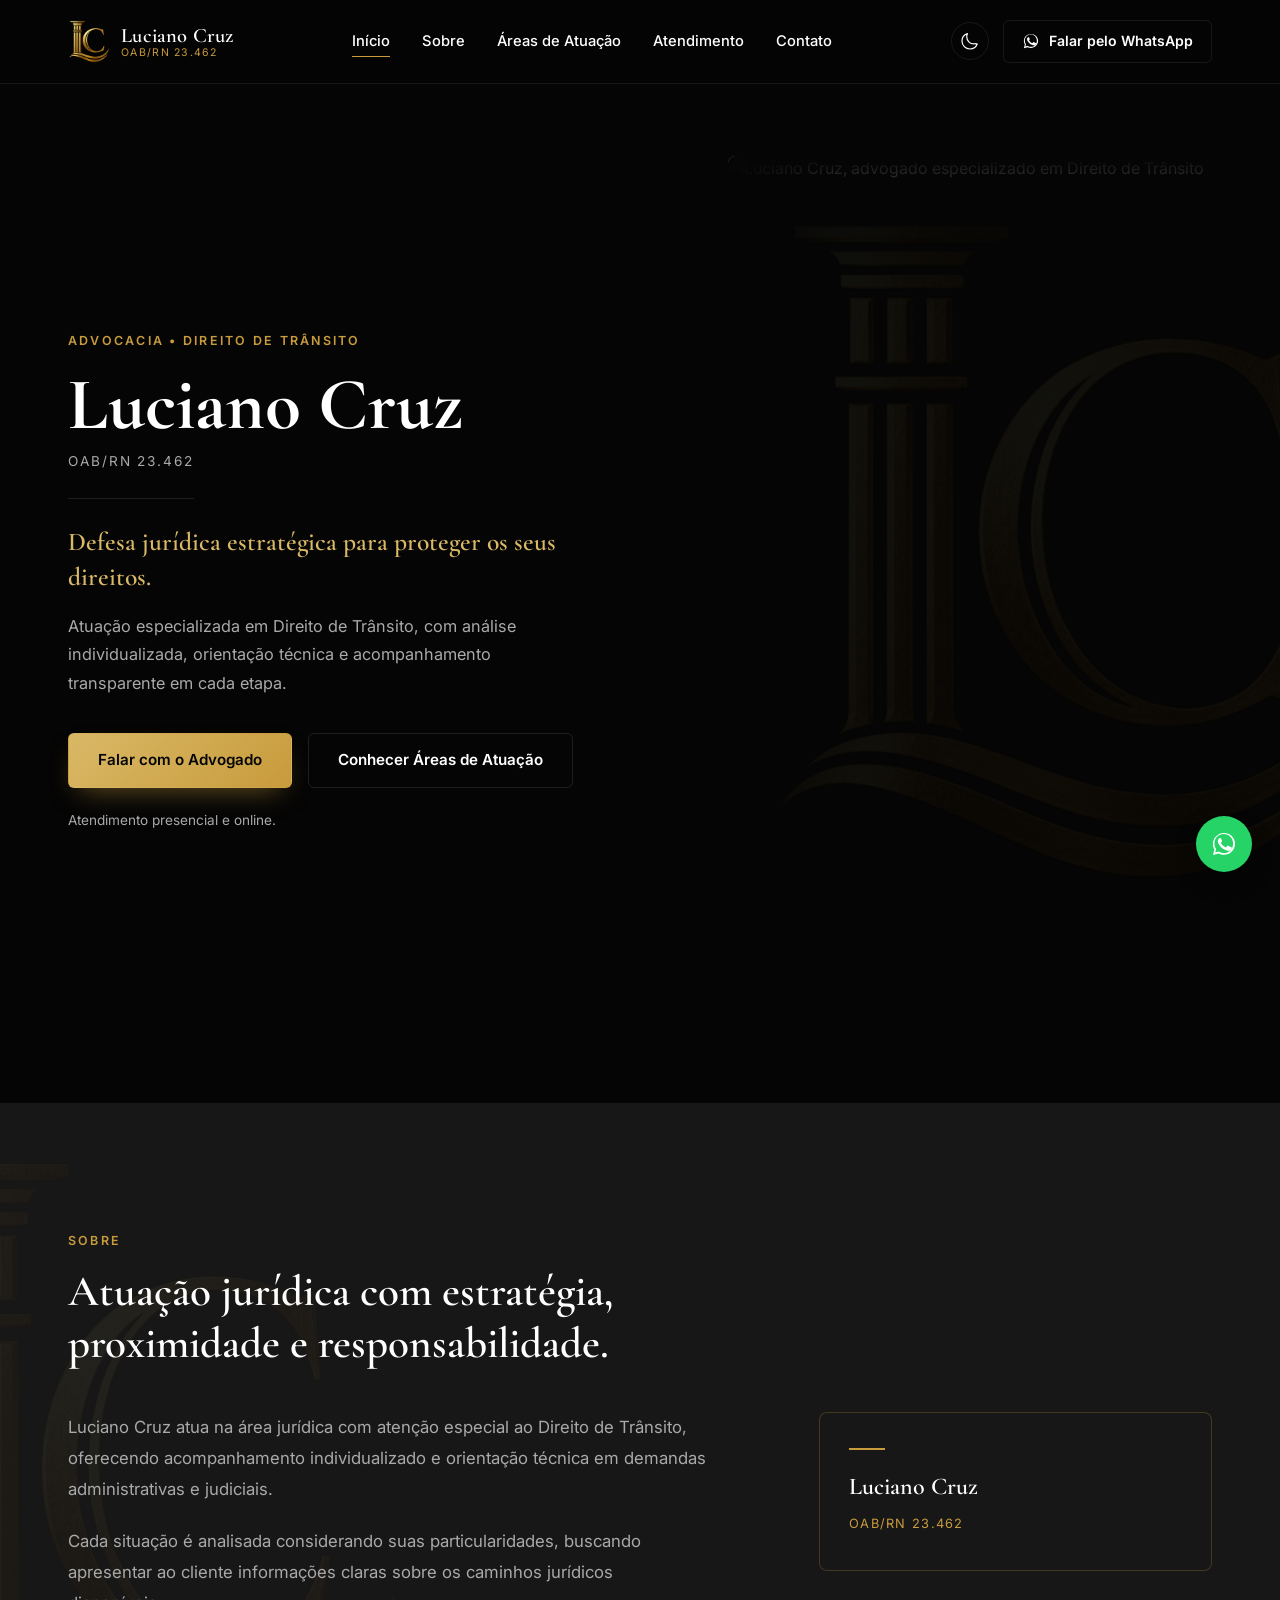
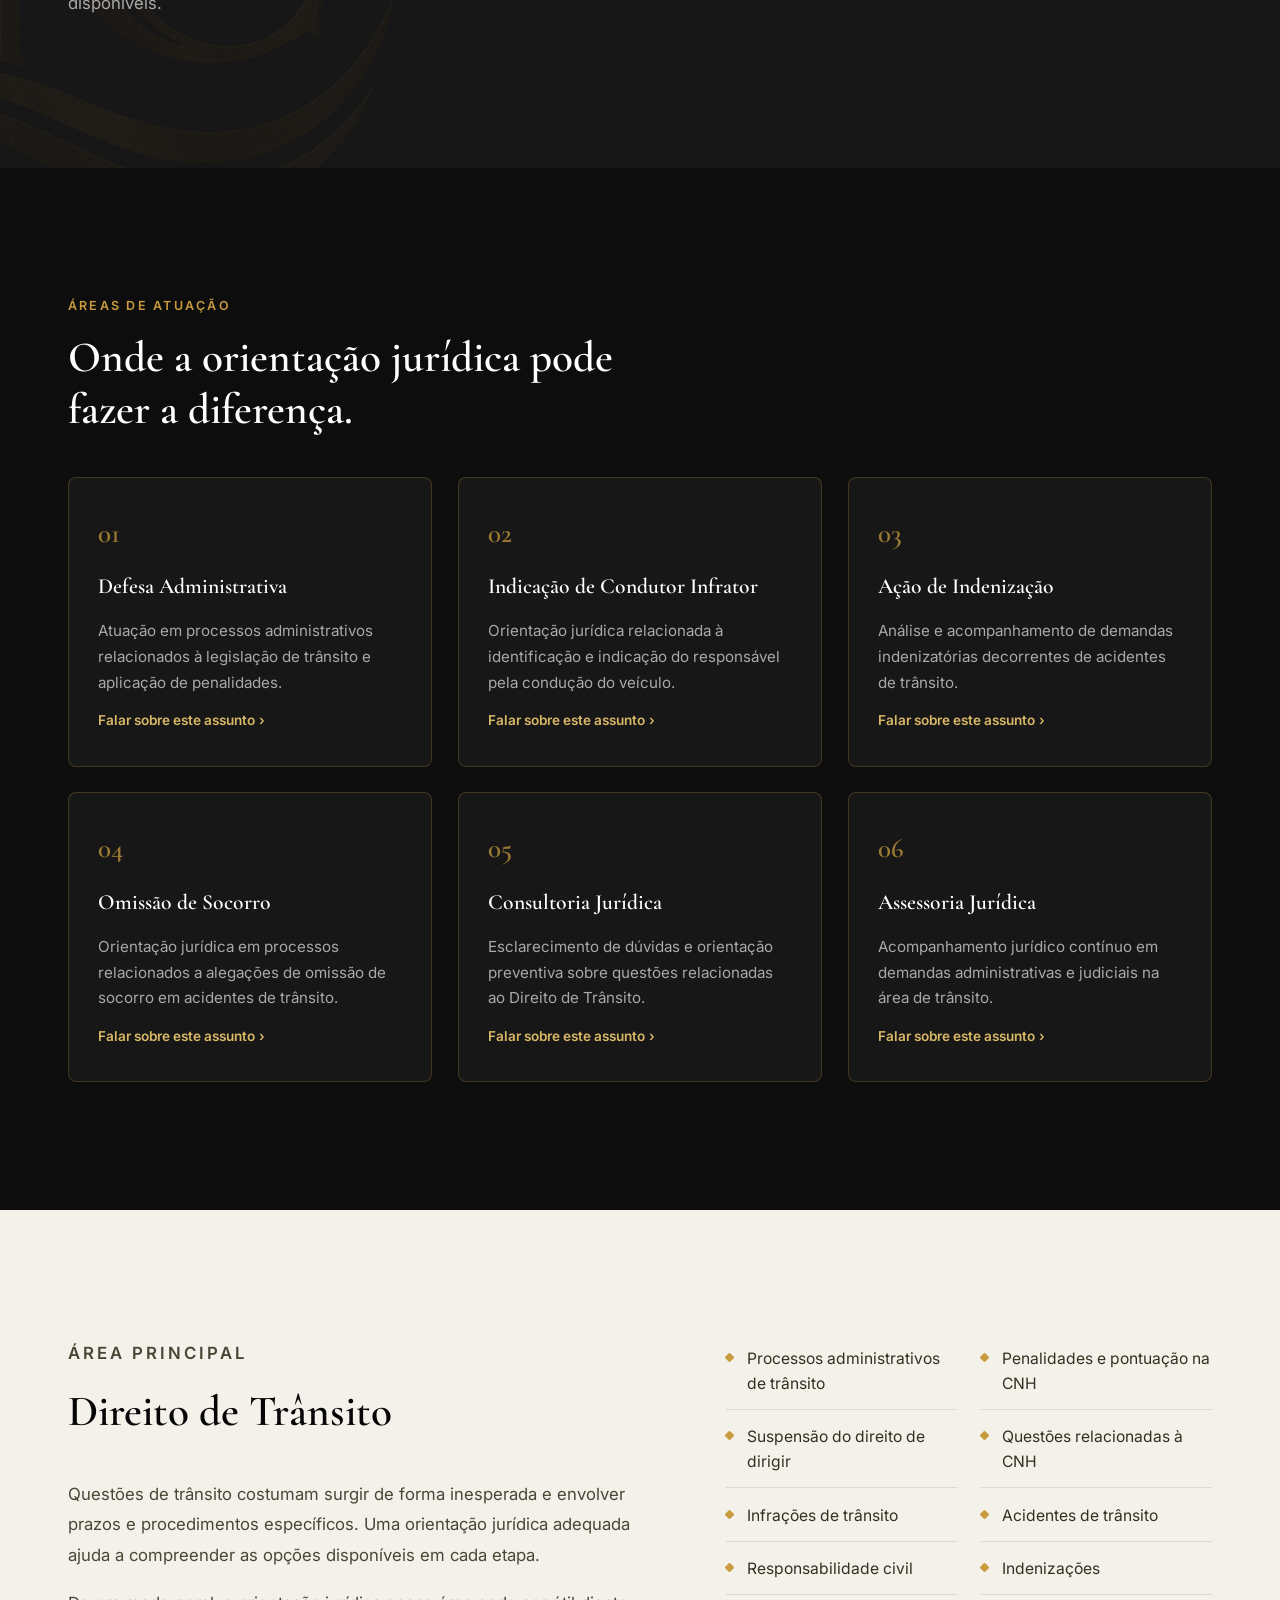
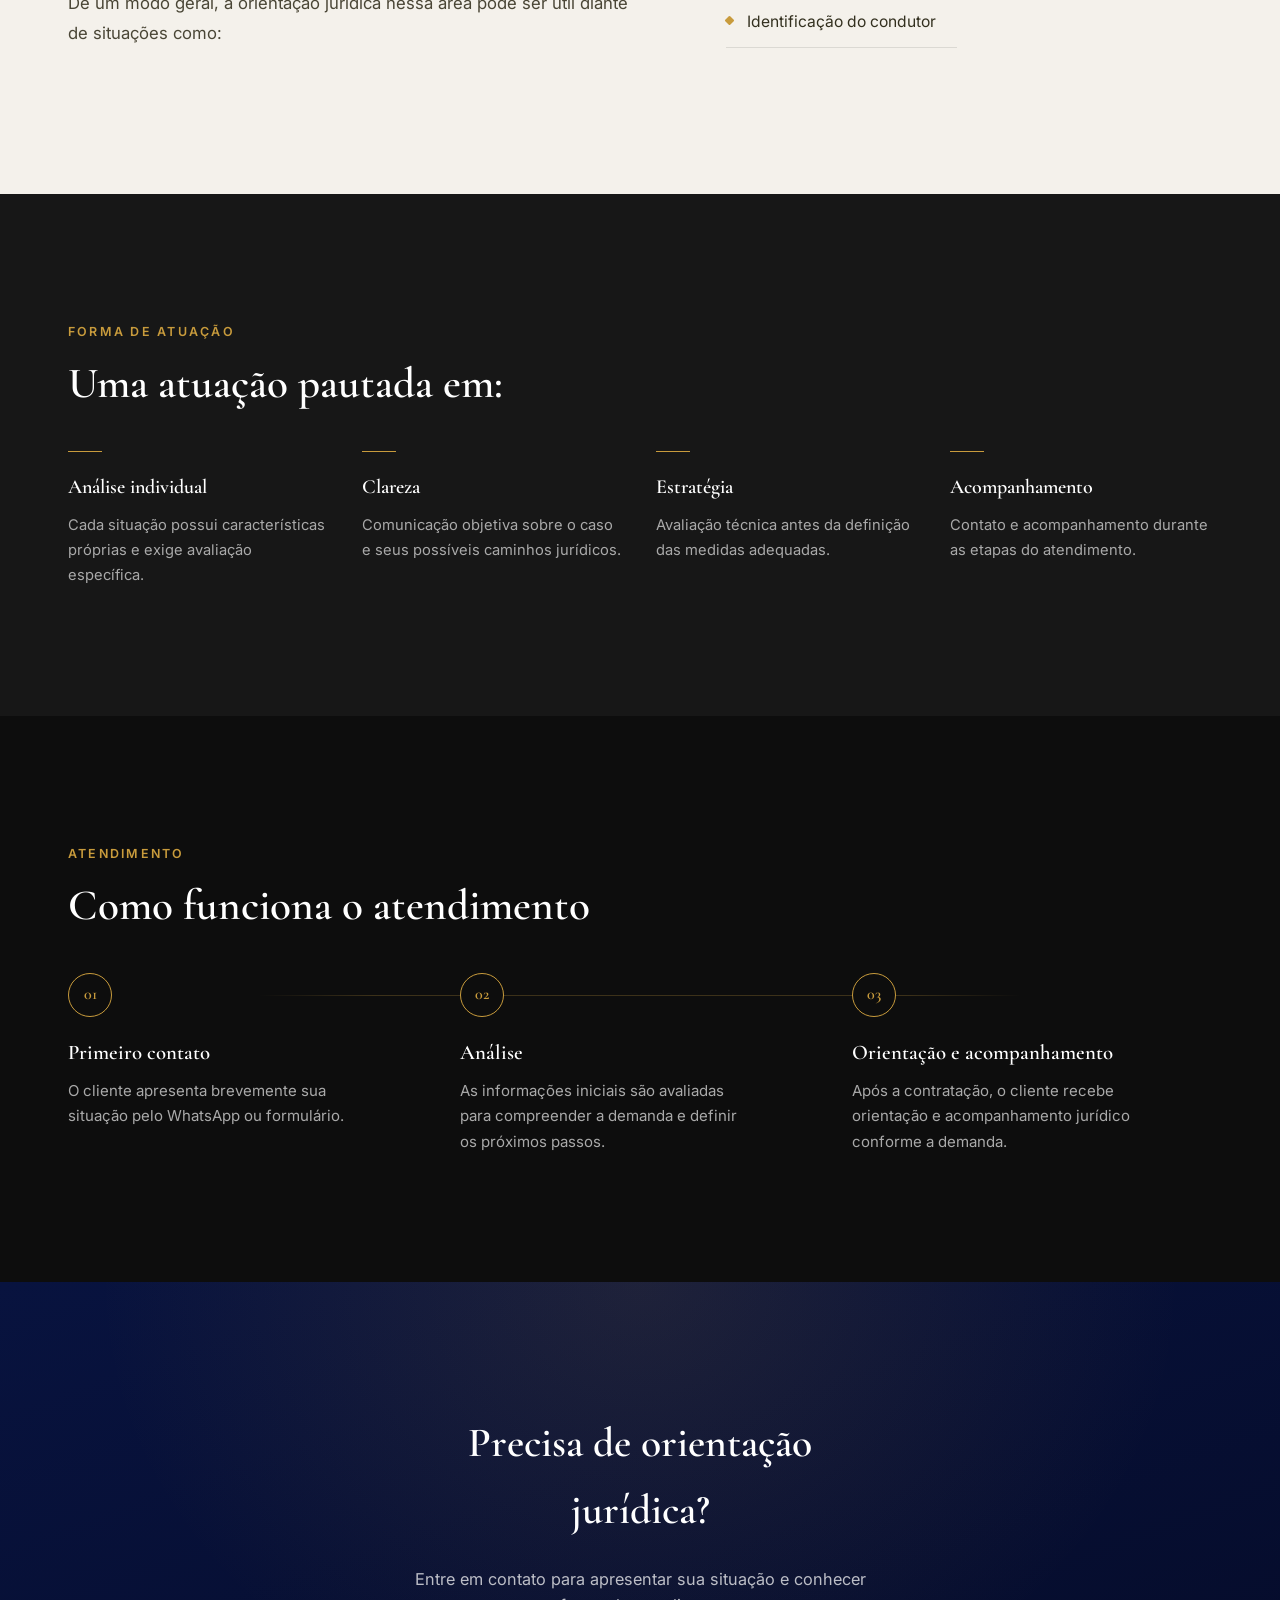
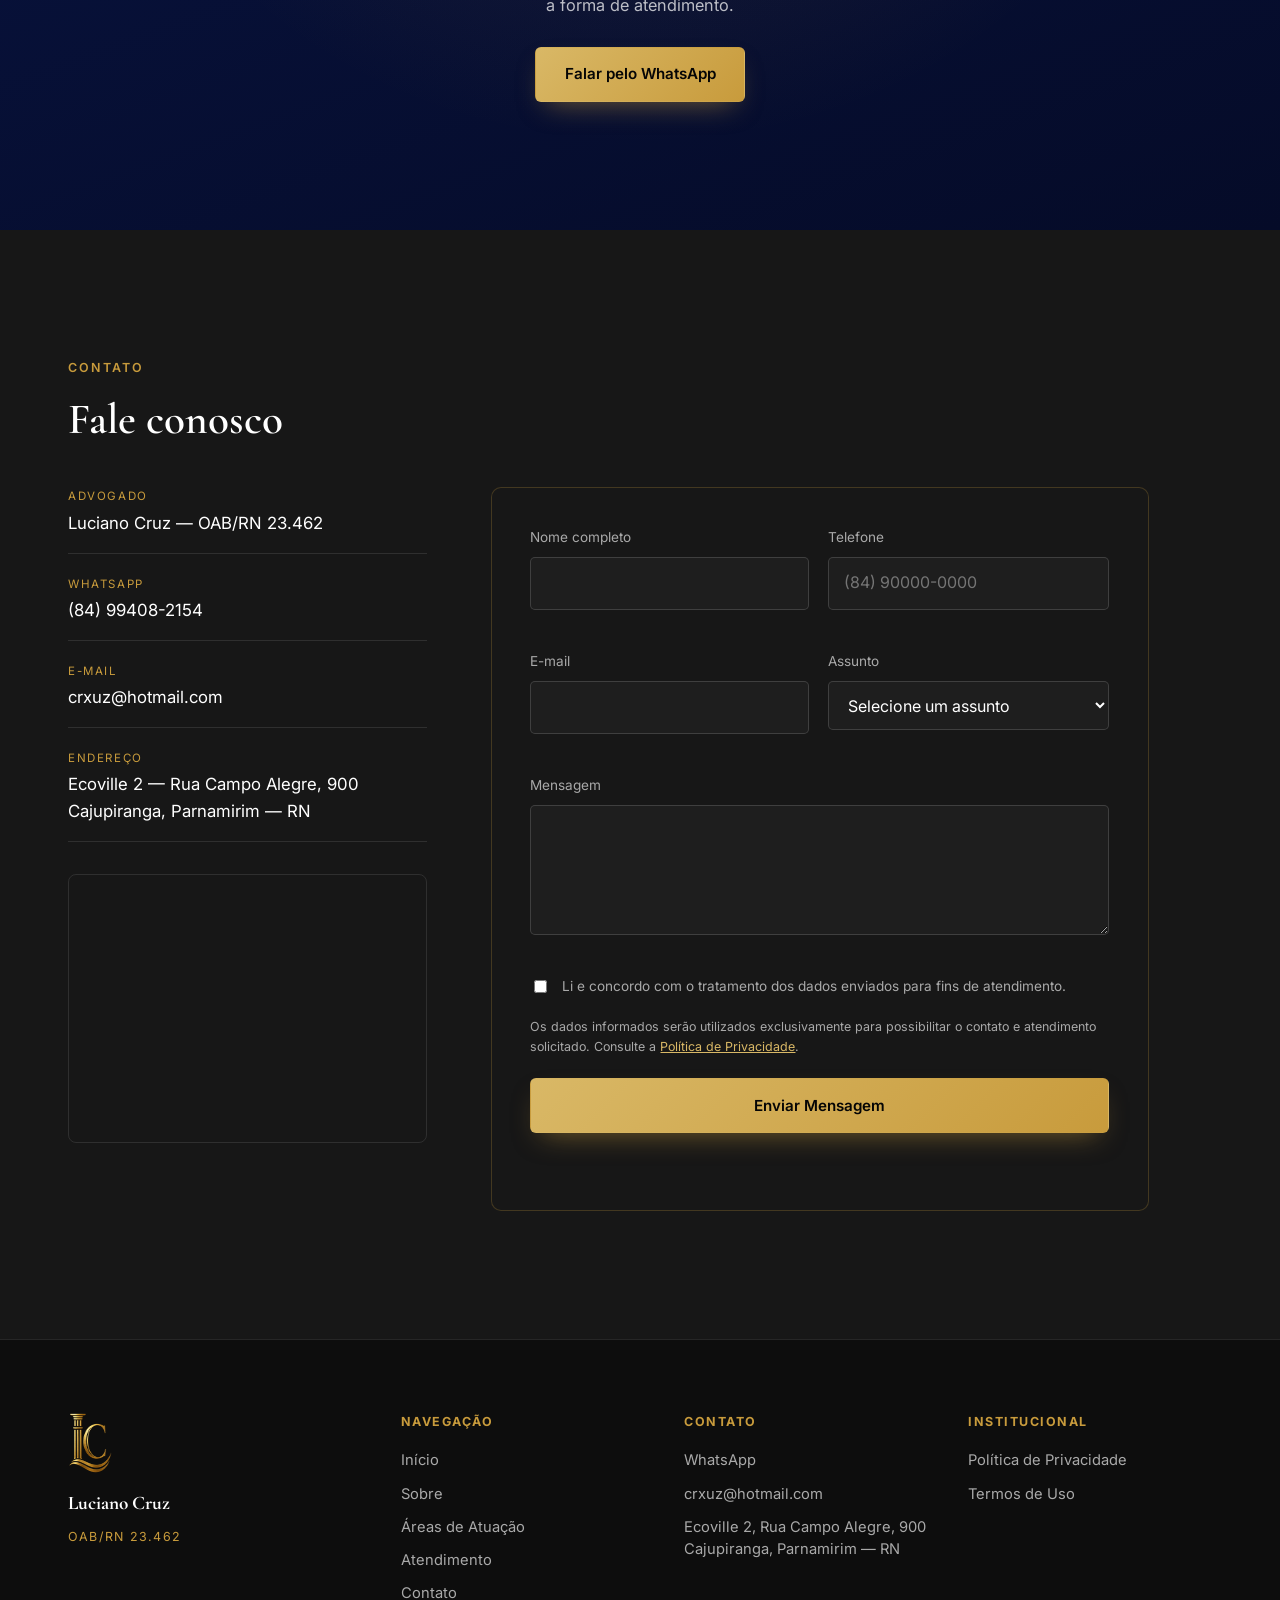
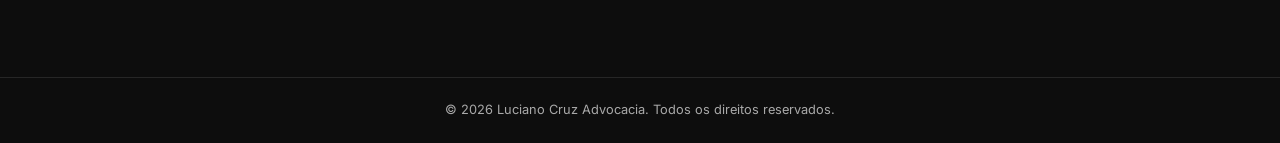
==== commit 9500a492: "Replace JPEG image with PNG format" ====
--- a/index.html
+++ b/index.html
@@ -150,7 +150,7 @@
         <p class="hero-note">Atendimento presencial e online.</p>
       </div>
       <div class="hero-photo">
-        <img src="assets/images/luciano-cruz.jpg" alt="Luciano Cruz, advogado especializado em Direito de Trânsito" width="570" height="1010" fetchpriority="high">
+        <img src="assets/images/luciano-cruz.png" alt="Luciano Cruz, advogado especializado em Direito de Trânsito" width="570" height="1010" fetchpriority="high">
       </div>
     </div>
   </section>
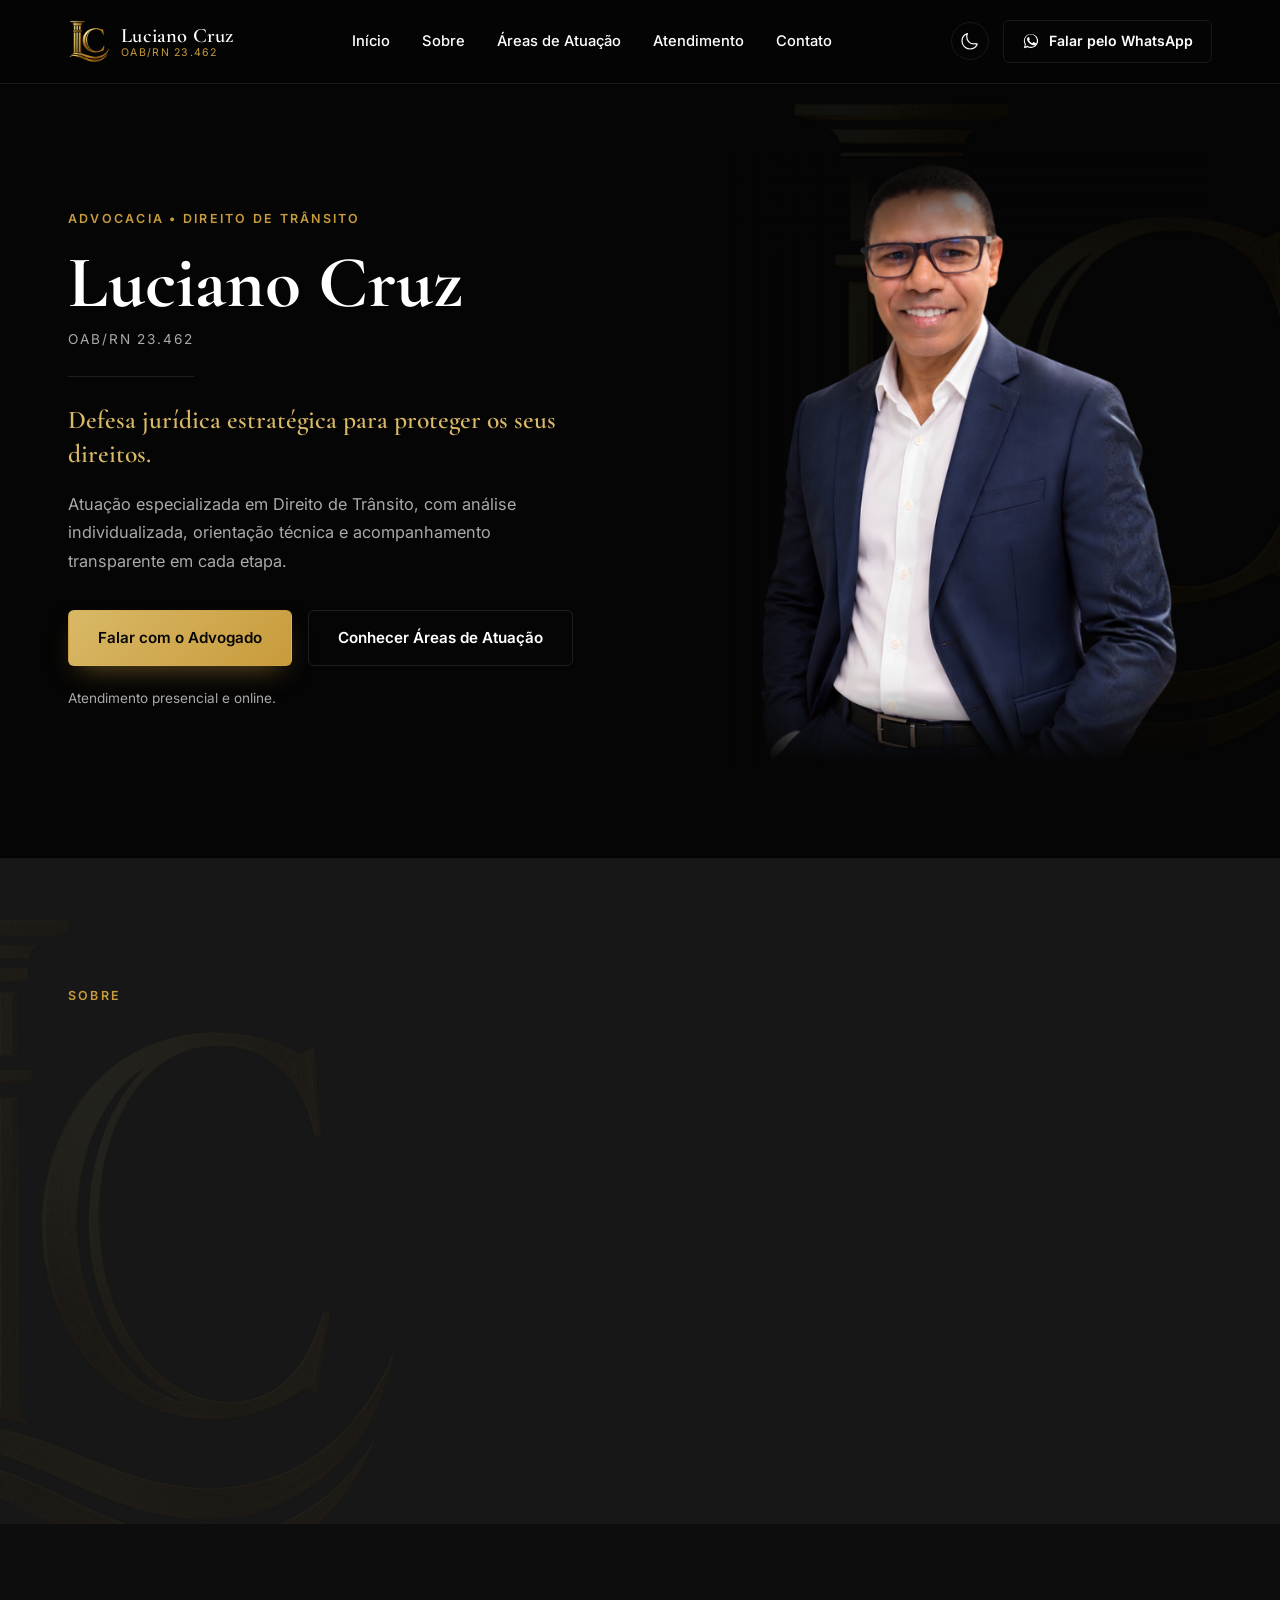
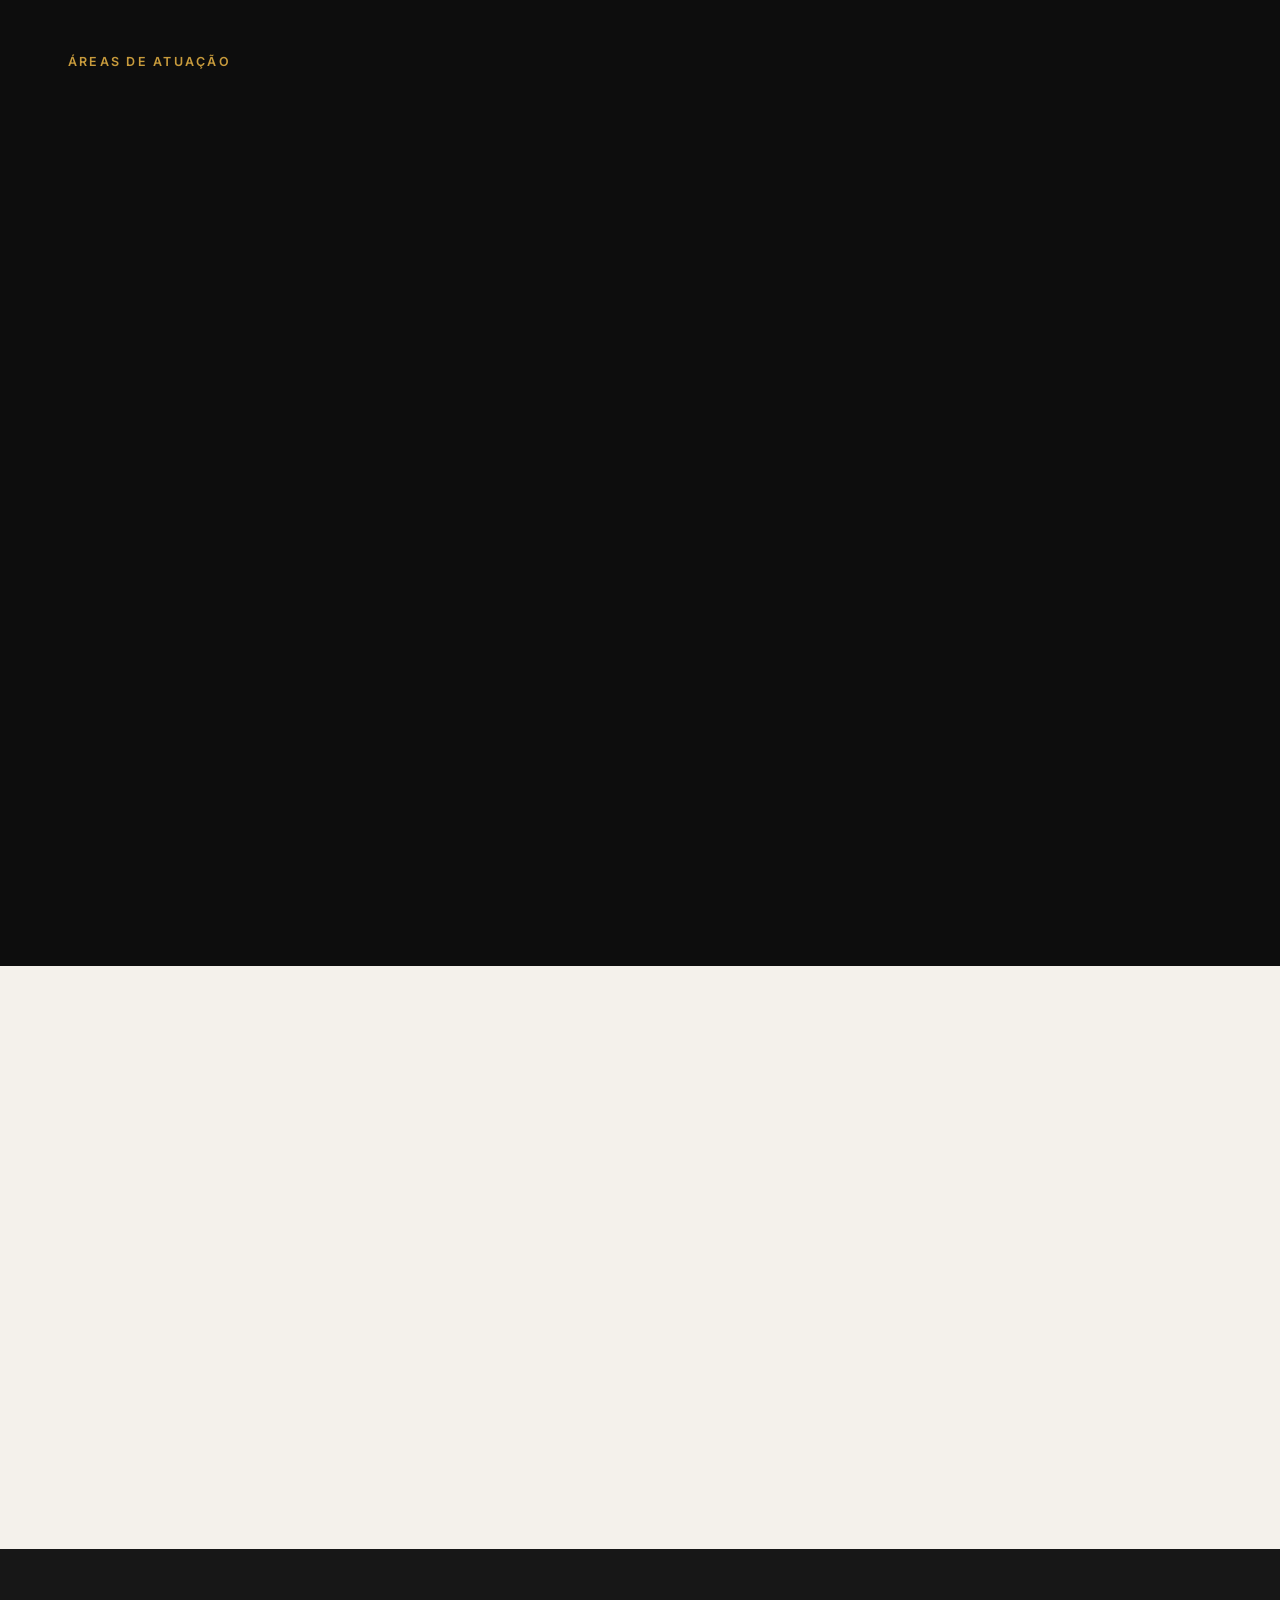
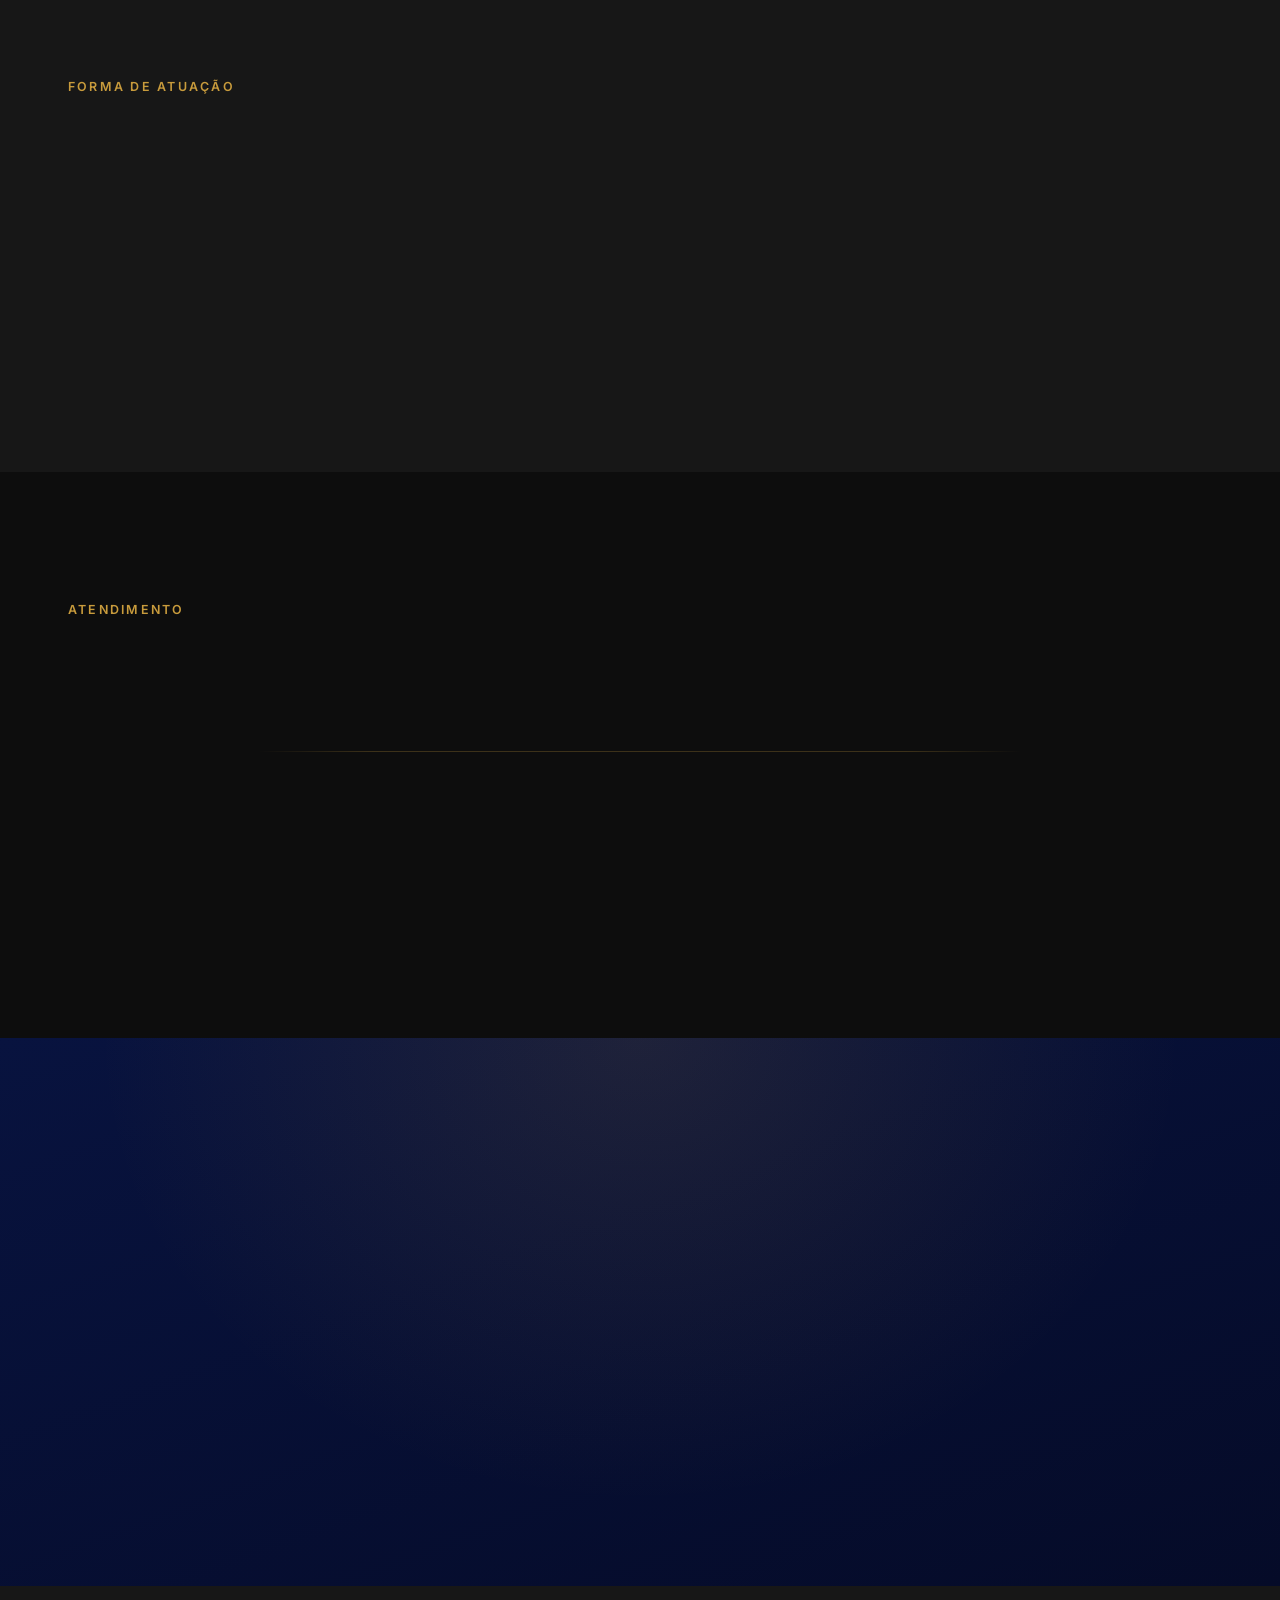
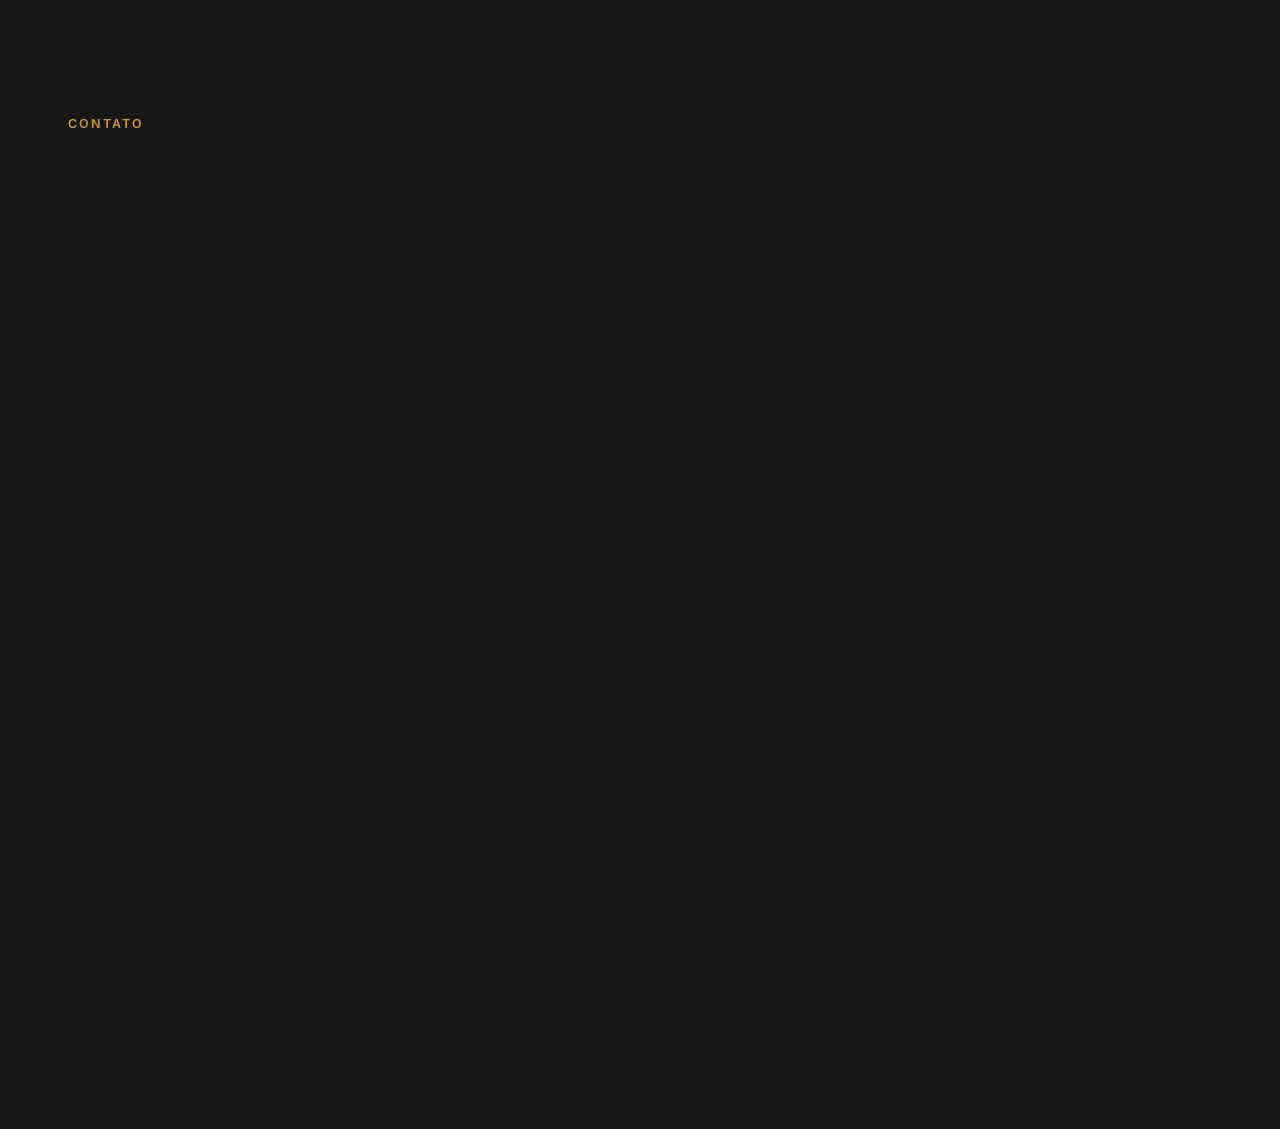
==== commit 75860d88: "Update contact address and map location in index.html" ====
--- a/index.html
+++ b/index.html
@@ -374,16 +374,20 @@
             </li>
             <li>
               <span class="contact-label">Endereço</span>
-              <span class="contact-value">Ecoville 2 — Rua Campo Alegre, 900<br>Cajupiranga, Parnamirim — RN</span>
+         <span class="contact-value">
+  R. Ten. Ferreira Maldos, 98<br>
+  Primeiro Andar, Sala 8<br>
+  Parnamirim — RN, 59140-220
+</span>
             </li>
           </ul>
 
           <div class="contact-map">
-            <iframe
-              src="https://www.google.com/maps?q=Rua%20Campo%20Alegre%2C%20900%2C%20Cajupiranga%2C%20Parnamirim%20-%20RN&output=embed"
+        <iframe
+  src="https://www.google.com/maps?q=R.%20Ten.%20Ferreira%20Maldos%2C%2098%2C%20Parnamirim%2C%2059140-220%2C%20RN%2C%20BR&output=embed"
               width="100%" height="100%" style="border:0;" loading="lazy"
               referrerpolicy="no-referrer-when-downgrade"
-              title="Localização do escritório — Rua Campo Alegre, 900, Cajupiranga, Parnamirim - RN">
+             title="Localização do escritório — R. Ten. Ferreira Maldos, 98, Primeiro Andar, Sala 8, Parnamirim - RN, 59140-220"
             </iframe>
           </div>
         </div>
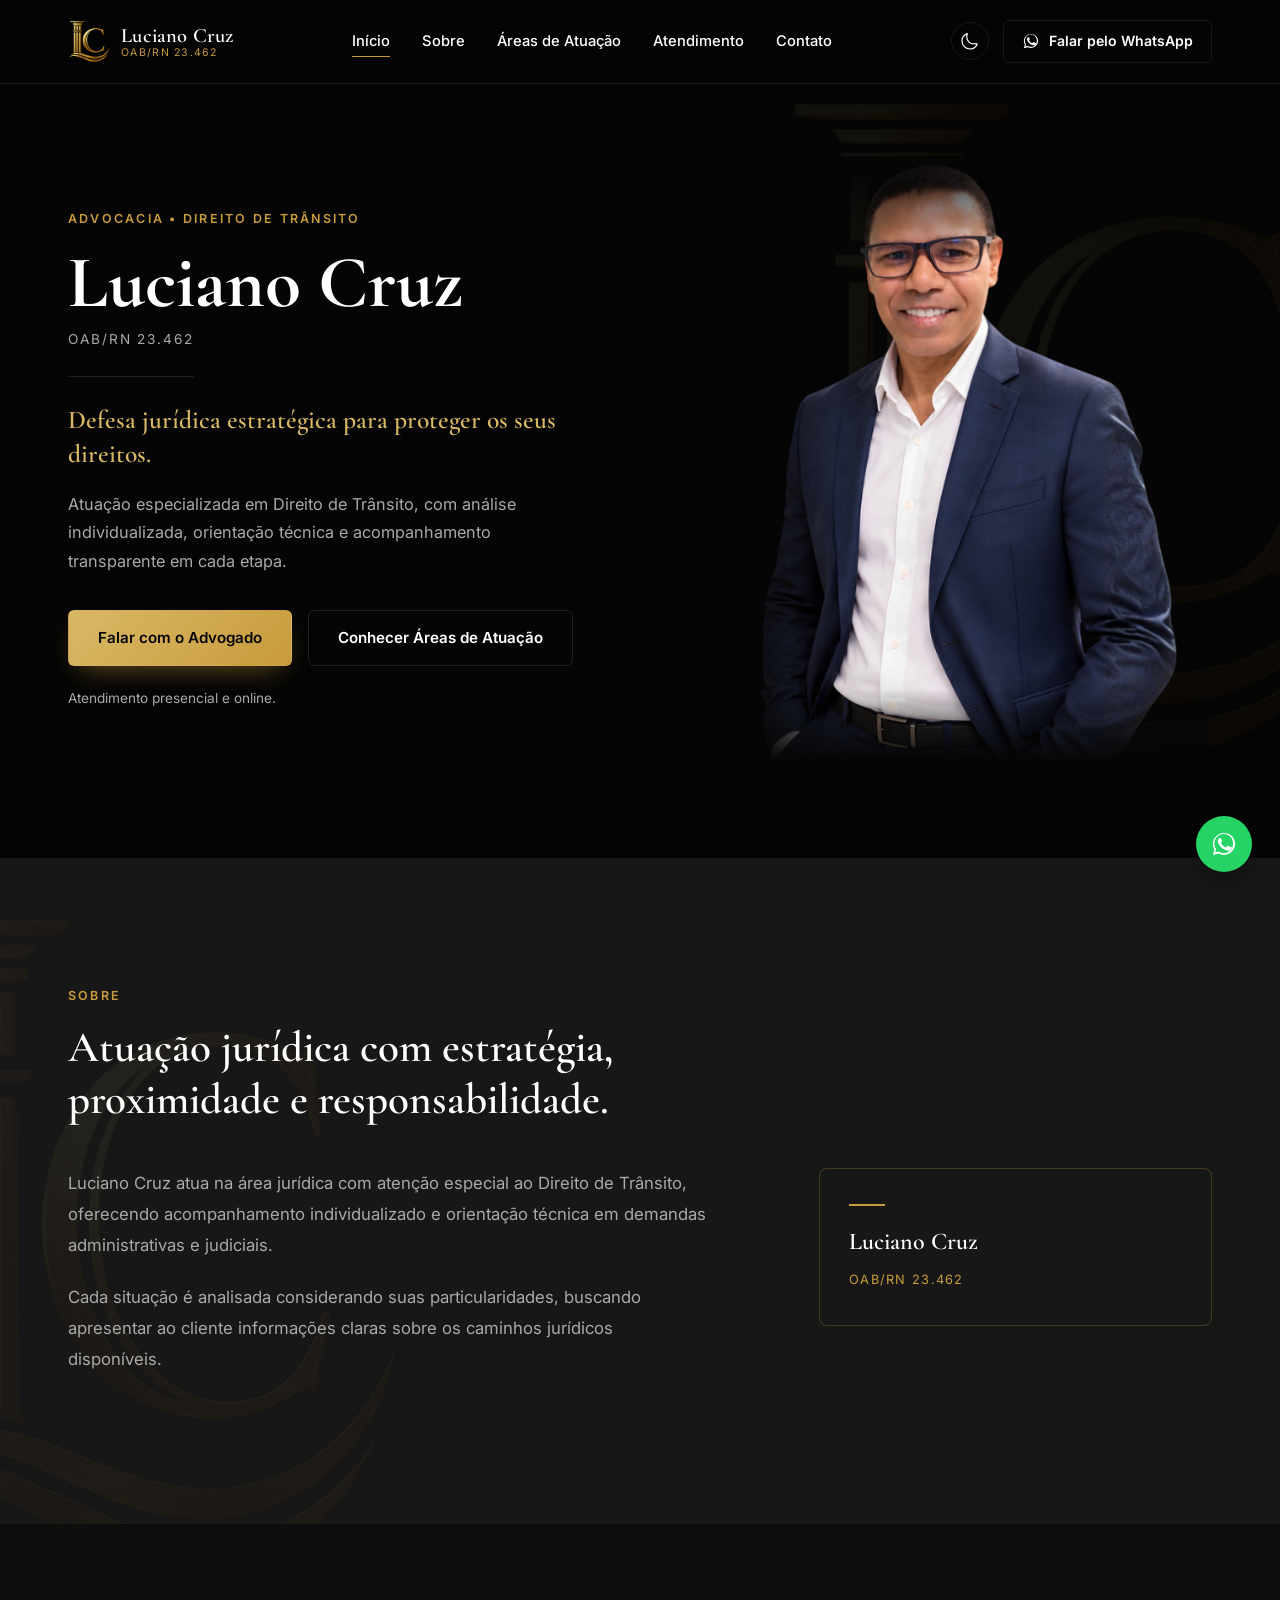
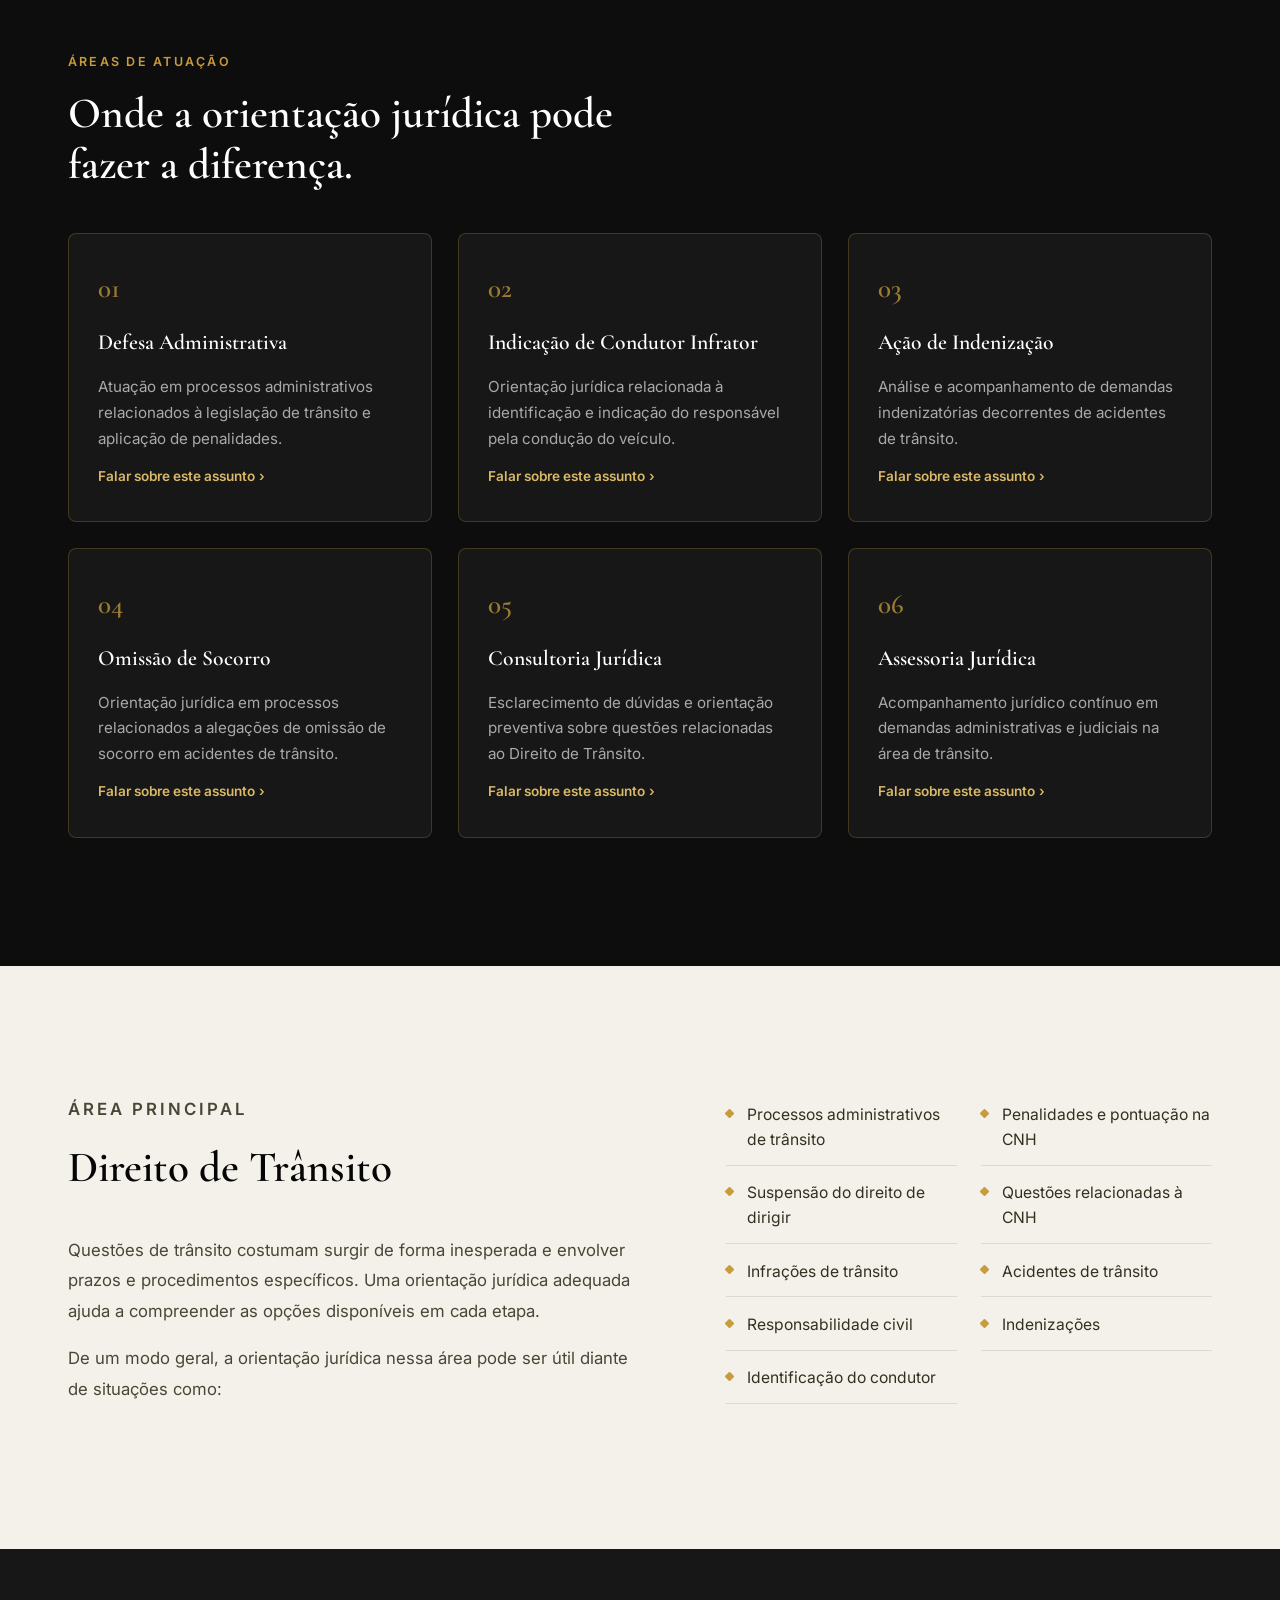
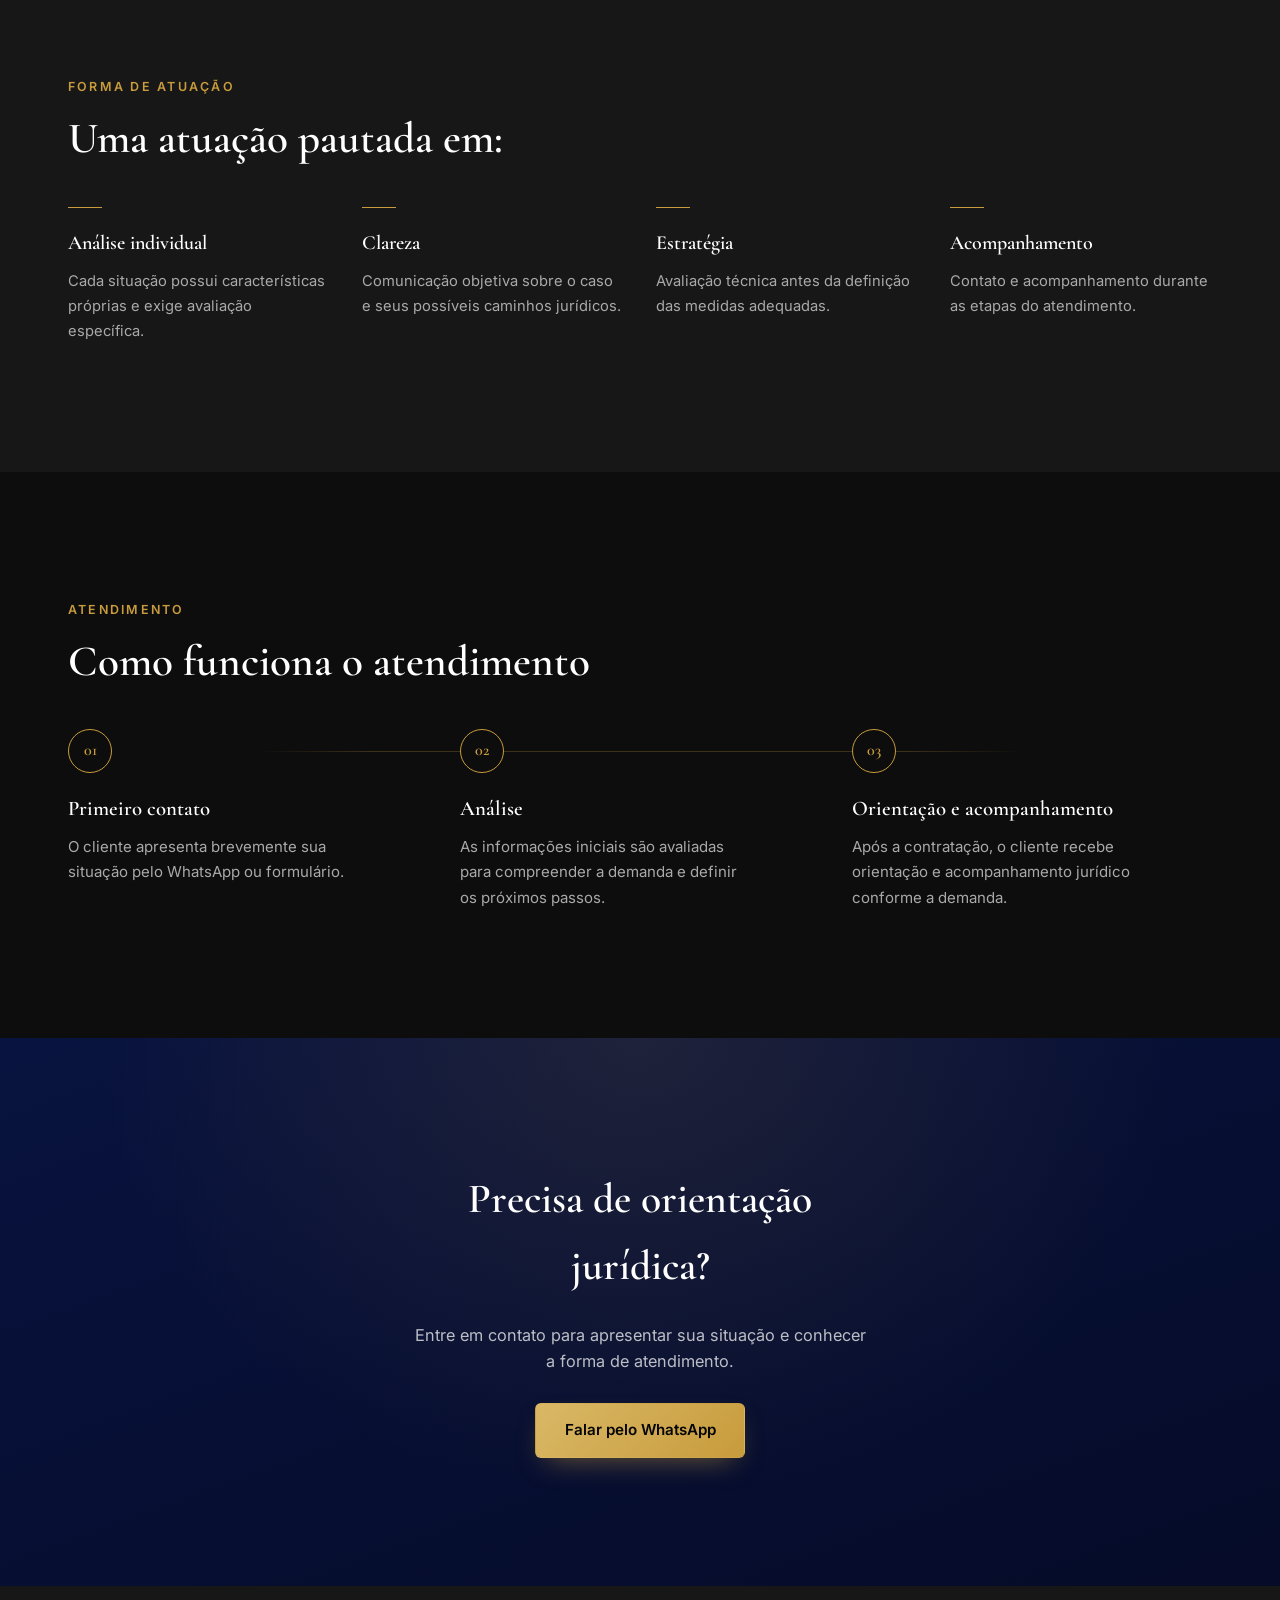
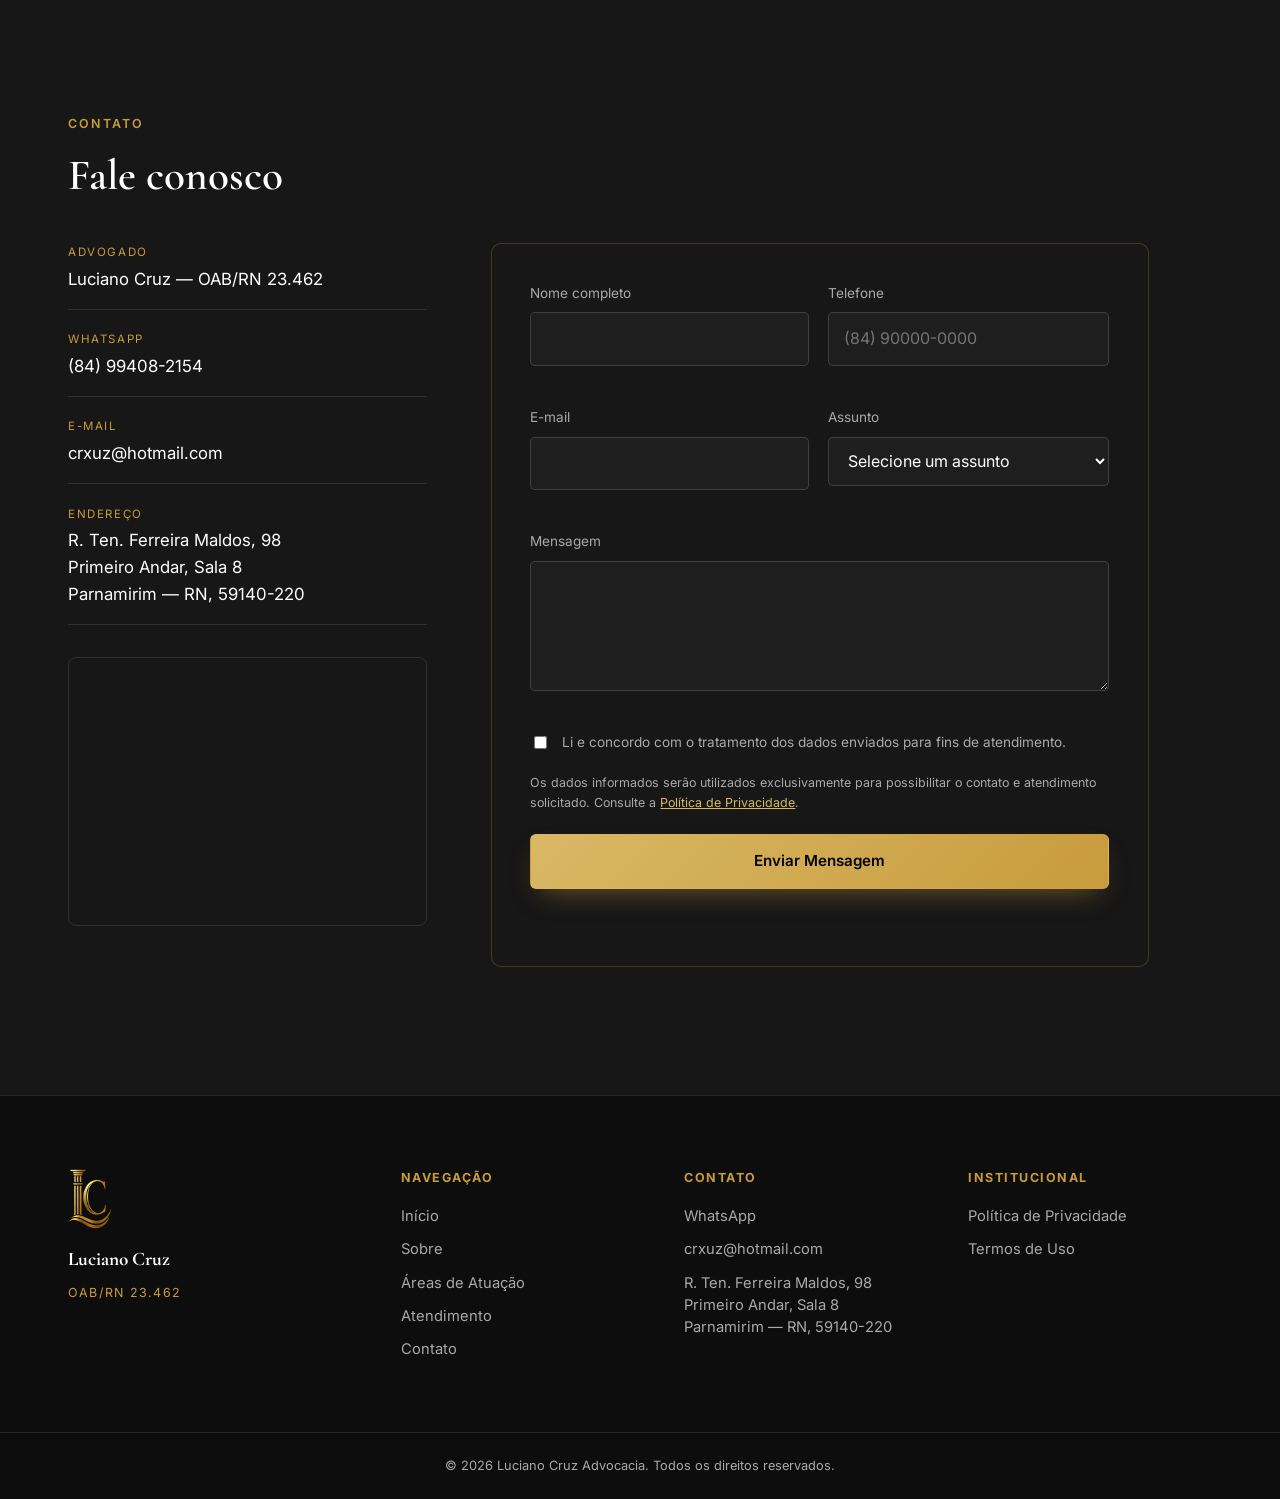
==== commit 4295c03c: "Add files via upload" ====
--- a/index.html
+++ b/index.html
@@ -50,7 +50,7 @@
   "areaServed": "Parnamirim, RN",
   "address": {
     "@type": "PostalAddress",
-    "streetAddress": "Rua Campo Alegre, 900 - Ecoville 2",
+    "streetAddress": "R. Ten. Ferreira Maldos, 98 - Primeiro Andar, Sala 8",
     "addressLocality": "Parnamirim",
     "addressRegion": "RN",
     "addressCountry": "BR"
@@ -374,20 +374,16 @@
             </li>
             <li>
               <span class="contact-label">Endereço</span>
-         <span class="contact-value">
-  R. Ten. Ferreira Maldos, 98<br>
-  Primeiro Andar, Sala 8<br>
-  Parnamirim — RN, 59140-220
-</span>
+              <span class="contact-value">R. Ten. Ferreira Maldos, 98<br>Primeiro Andar, Sala 8<br>Parnamirim — RN, 59140-220</span>
             </li>
           </ul>
 
           <div class="contact-map">
-        <iframe
-  src="https://www.google.com/maps?q=R.%20Ten.%20Ferreira%20Maldos%2C%2098%2C%20Parnamirim%2C%2059140-220%2C%20RN%2C%20BR&output=embed"
+            <iframe
+              src="https://www.google.com/maps?q=R.%20Ten.%20Ferreira%20Maldos%2C%2098%2C%20Parnamirim%2C%2059140-220%2C%20RN%2C%20BR&output=embed"
               width="100%" height="100%" style="border:0;" loading="lazy"
               referrerpolicy="no-referrer-when-downgrade"
-             title="Localização do escritório — R. Ten. Ferreira Maldos, 98, Primeiro Andar, Sala 8, Parnamirim - RN, 59140-220"
+              title="Localização do escritório — R. Ten. Ferreira Maldos, 98, Primeiro Andar, Sala 8, Parnamirim - RN, 59140-220">
             </iframe>
           </div>
         </div>
@@ -485,7 +481,7 @@
       <ul>
         <li><a href="https://wa.me/5584994082154" target="_blank" rel="noopener">WhatsApp</a></li>
         <li><a href="mailto:crxuz@hotmail.com">crxuz@hotmail.com</a></li>
-        <li>Ecoville 2, Rua Campo Alegre, 900<br>Cajupiranga, Parnamirim — RN</li>
+        <li>R. Ten. Ferreira Maldos, 98<br>Primeiro Andar, Sala 8<br>Parnamirim — RN, 59140-220</li>
       </ul>
     </div>
 
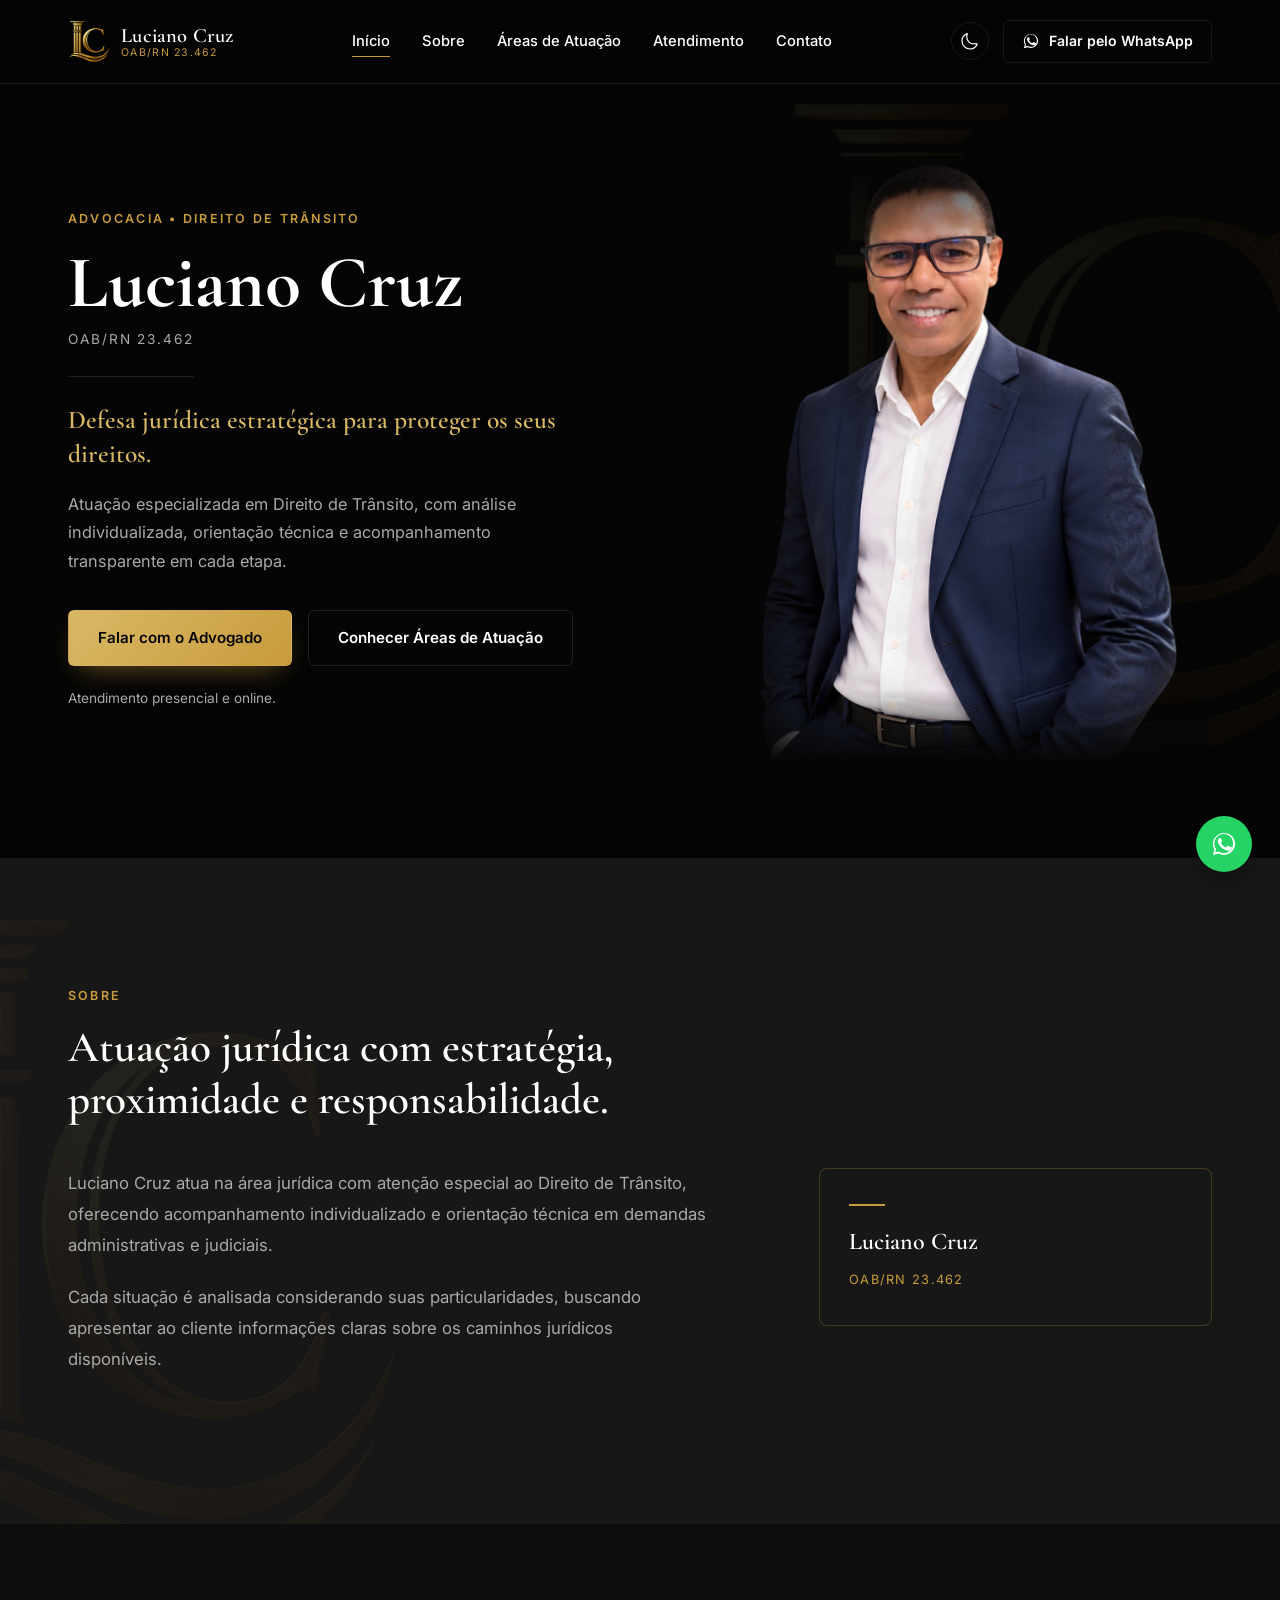
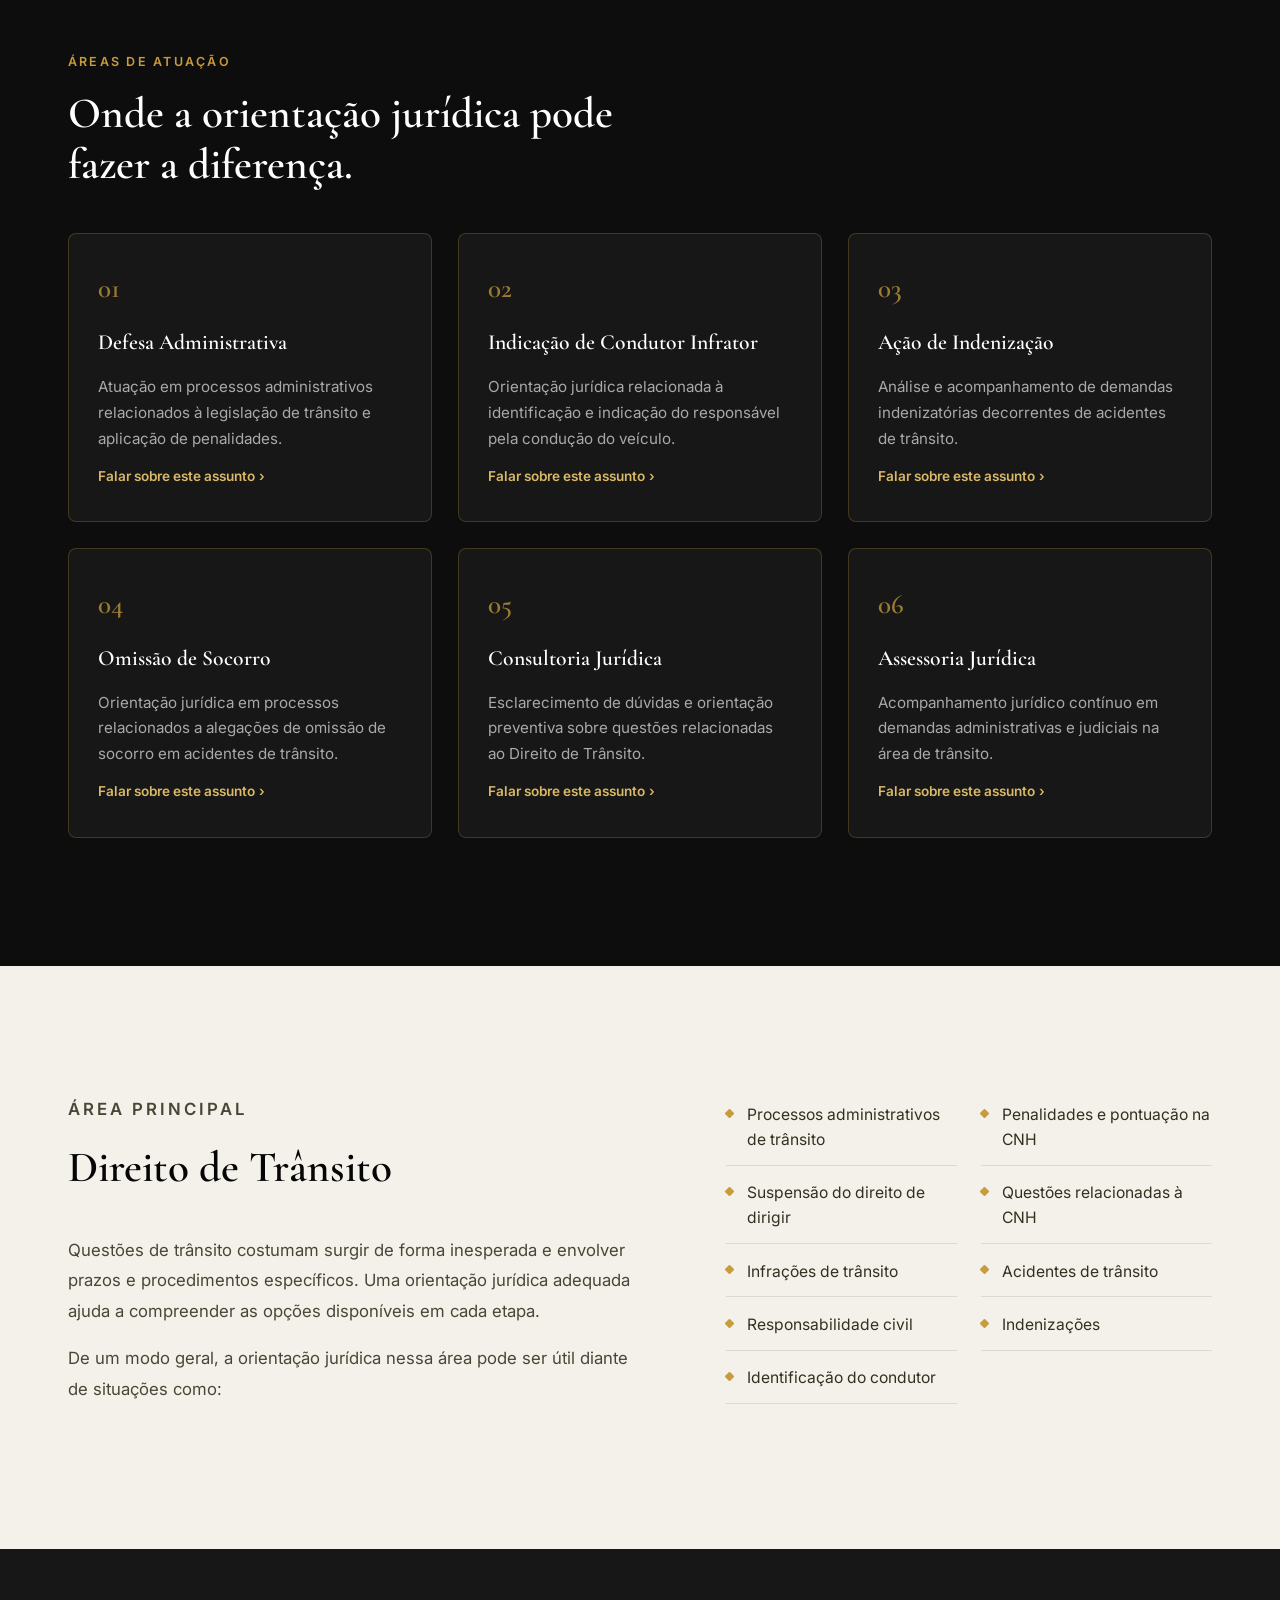
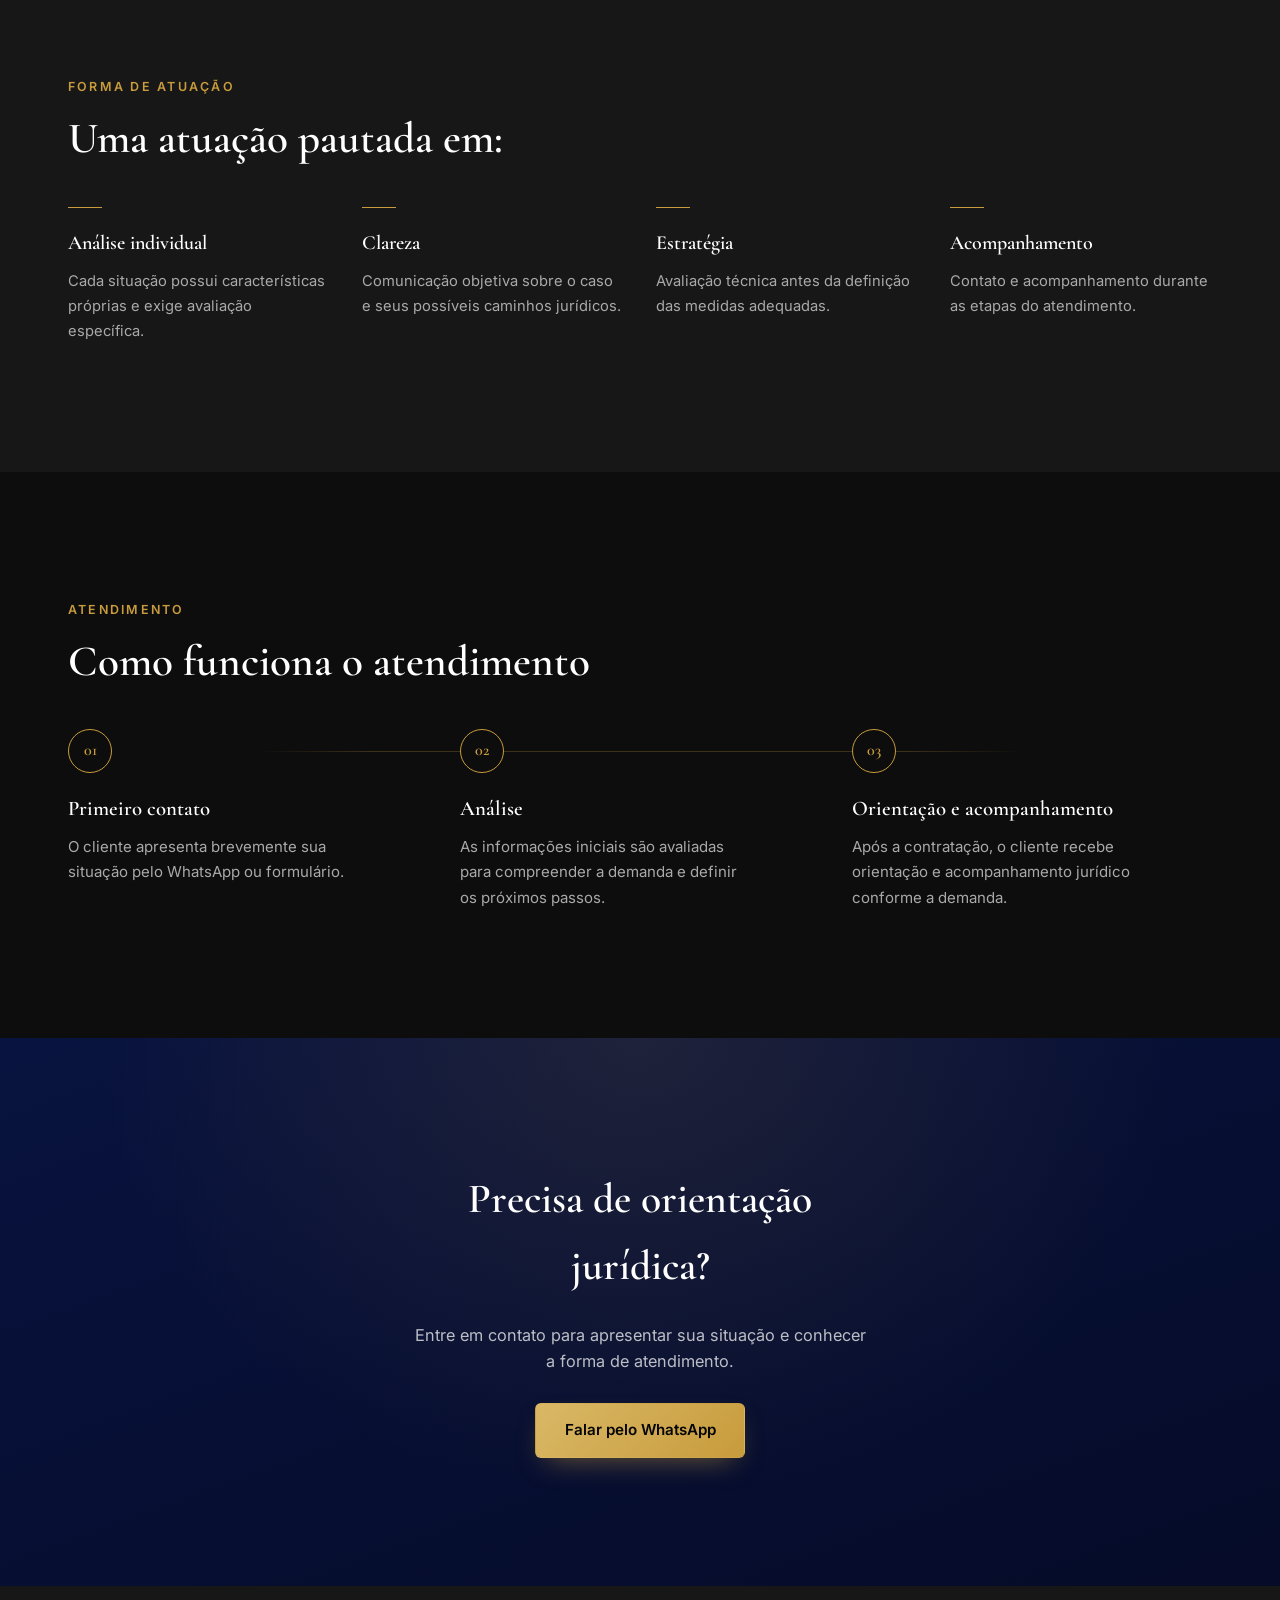
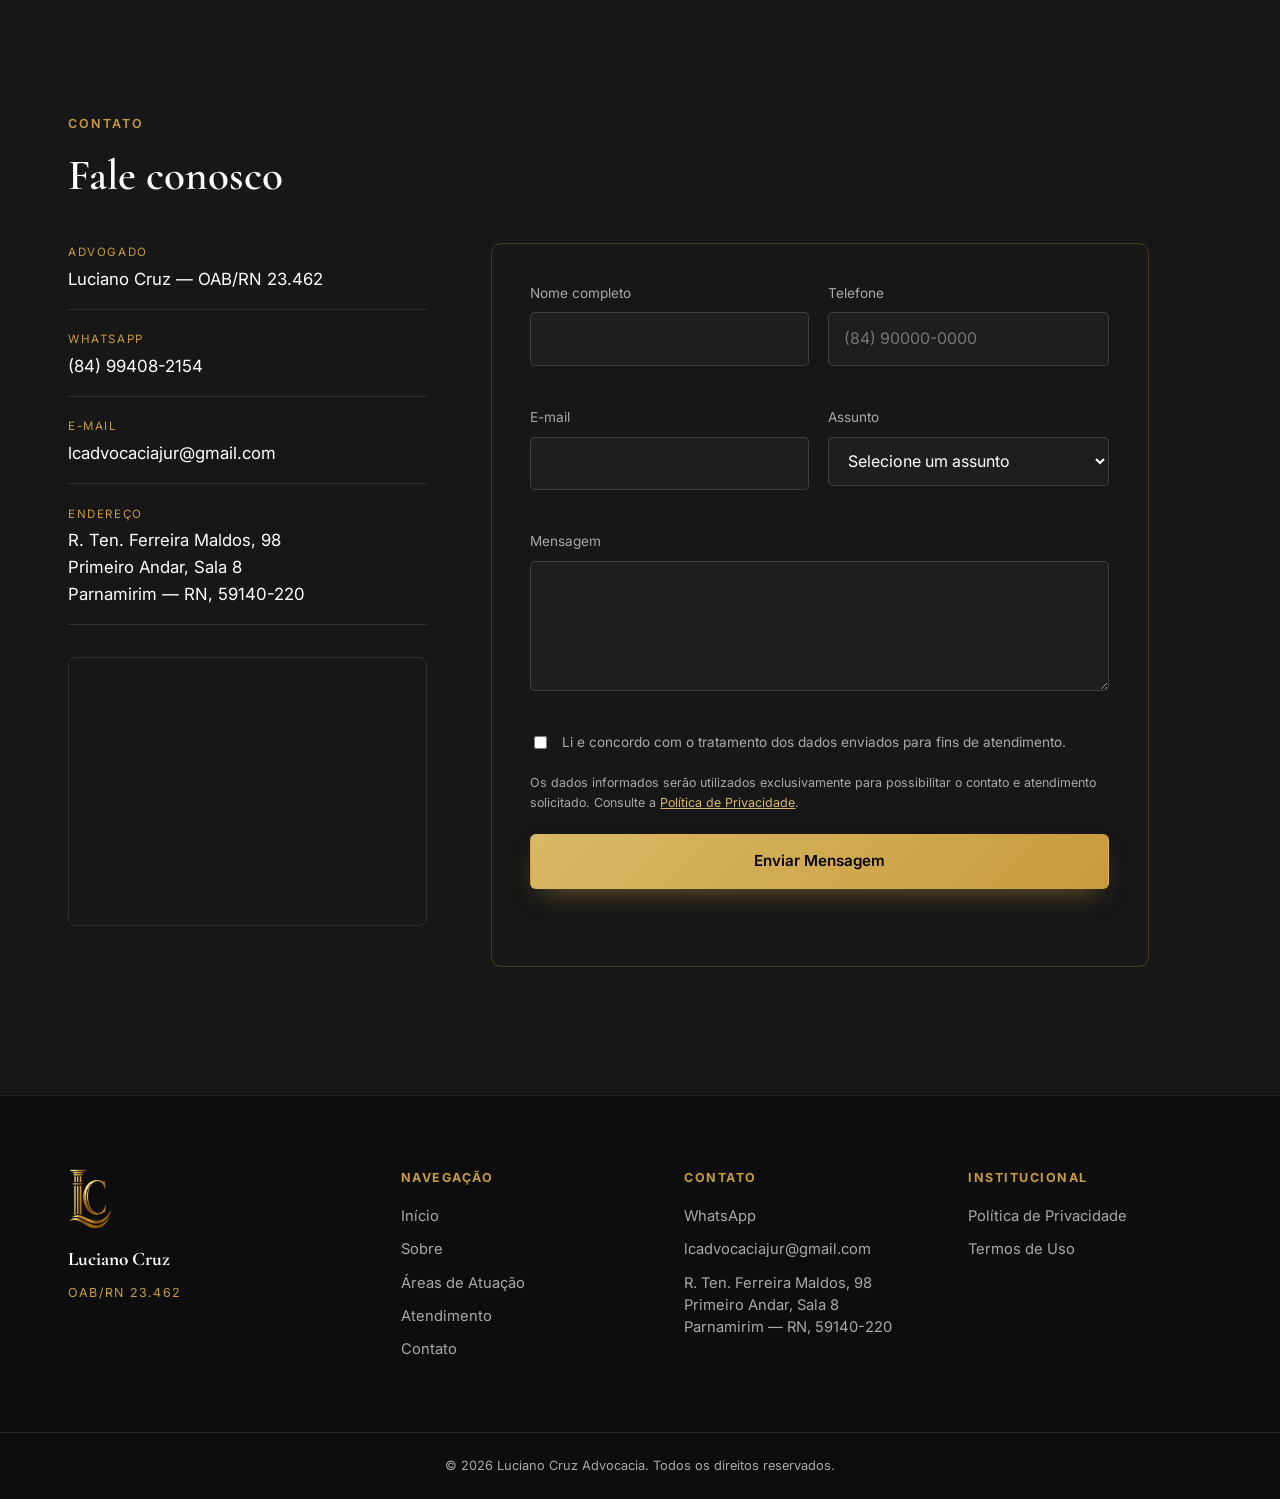
==== commit 4b539db2: "Update email contact information in index.html" ====
--- a/index.html
+++ b/index.html
@@ -46,7 +46,7 @@
   "image": "https://SEUDOMINIO.com.br/assets/images/og-luciano-cruz.jpg",
   "url": "https://SEUDOMINIO.com.br/",
   "telephone": "+5584994082154",
-  "email": "crxuz@hotmail.com",
+  "email": "lcadvocaciajur@gmail.com",
   "areaServed": "Parnamirim, RN",
   "address": {
     "@type": "PostalAddress",
@@ -370,7 +370,7 @@
             </li>
             <li>
               <span class="contact-label">E-mail</span>
-              <a class="contact-value contact-link" href="mailto:crxuz@hotmail.com">crxuz@hotmail.com</a>
+              <a class="contact-value contact-link" href="mailto:lcadvocaciajur@gmail.com">lcadvocaciajur@gmail.com</a>
             </li>
             <li>
               <span class="contact-label">Endereço</span>
@@ -389,7 +389,7 @@
         </div>
 
         <form class="contact-form reveal" id="contact-form"
-              action="https://formsubmit.co/crxuz@hotmail.com" method="POST" novalidate>
+              action="https://formsubmit.co/lcadvocaciajur@gmail.com" method="POST" novalidate>
 
           <input type="hidden" name="_subject" value="Novo contato pelo site Luciano Cruz">
           <input type="hidden" name="_captcha" value="false">
@@ -480,7 +480,7 @@
       <h4>Contato</h4>
       <ul>
         <li><a href="https://wa.me/5584994082154" target="_blank" rel="noopener">WhatsApp</a></li>
-        <li><a href="mailto:crxuz@hotmail.com">crxuz@hotmail.com</a></li>
+        <li><a href="mailto:lcadvocaciajur@gmail.com">lcadvocaciajur@gmail.com</a></li>
         <li>R. Ten. Ferreira Maldos, 98<br>Primeiro Andar, Sala 8<br>Parnamirim — RN, 59140-220</li>
       </ul>
     </div>
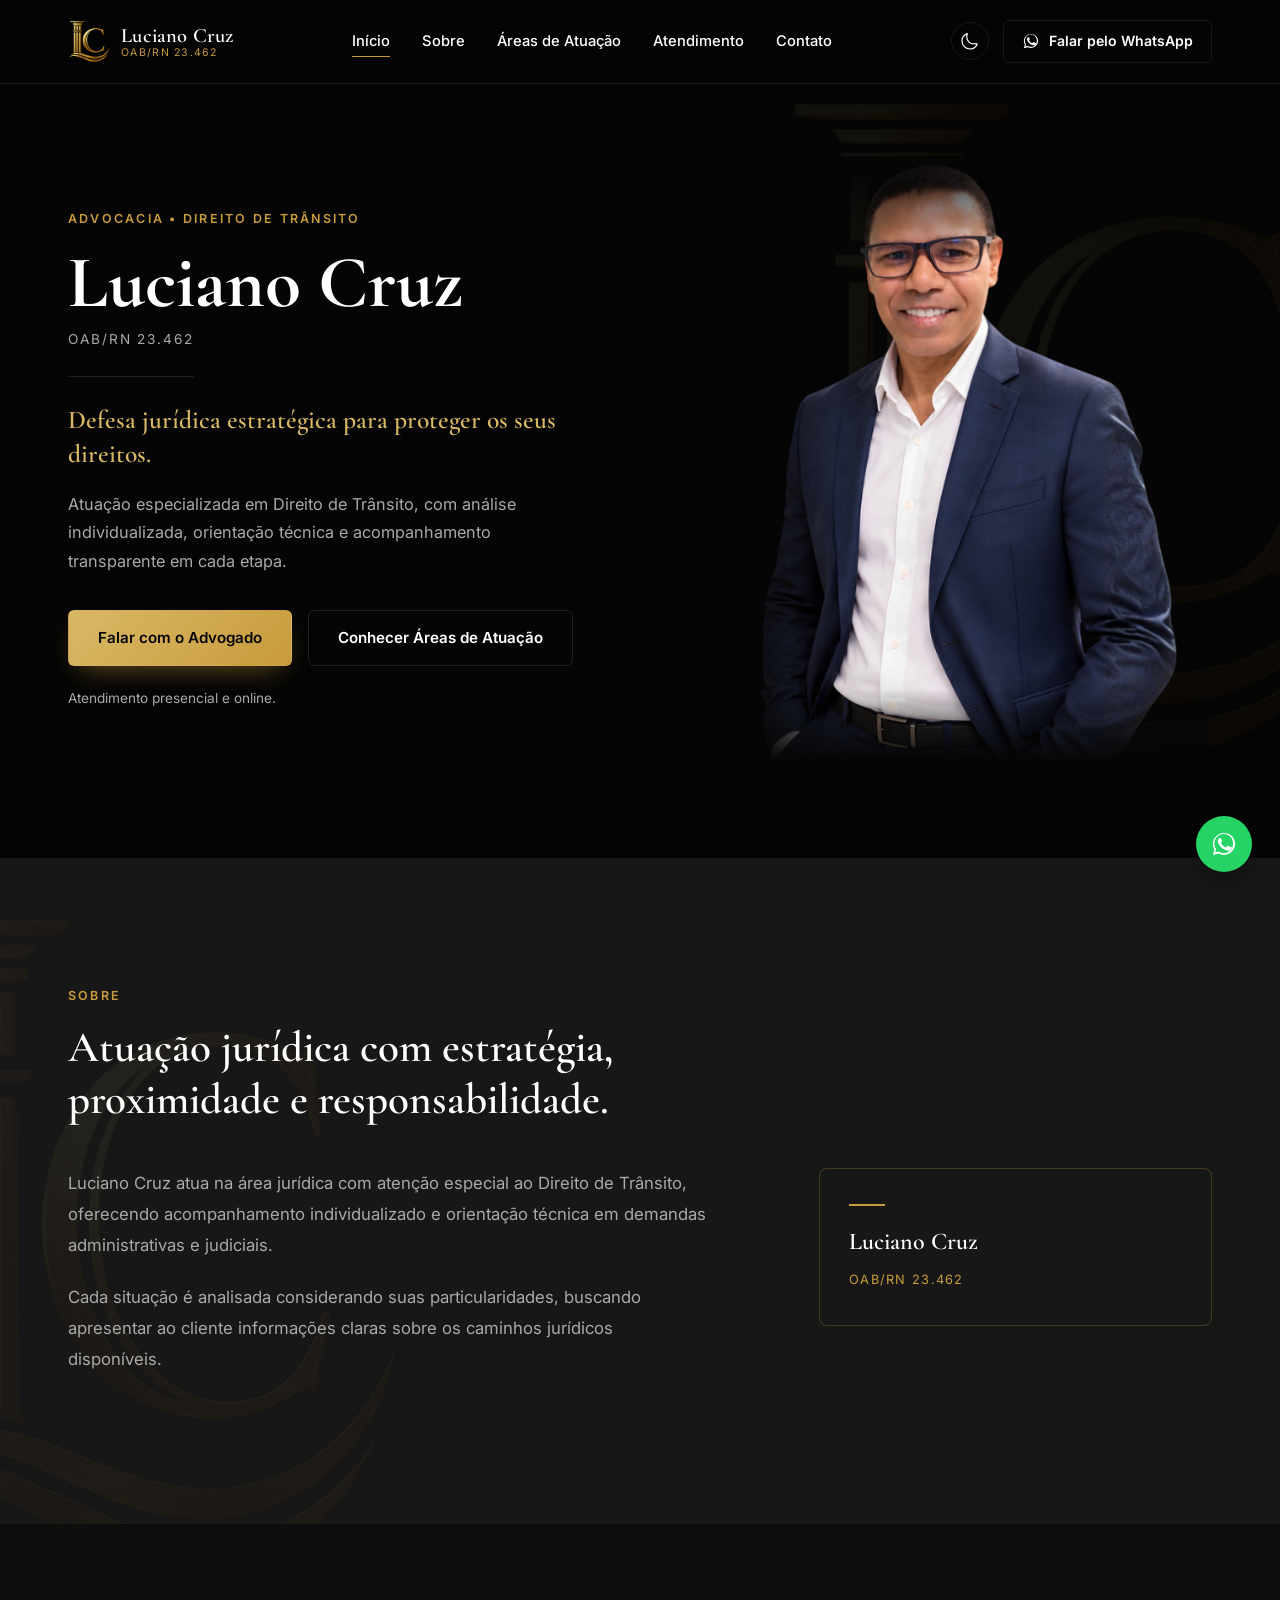
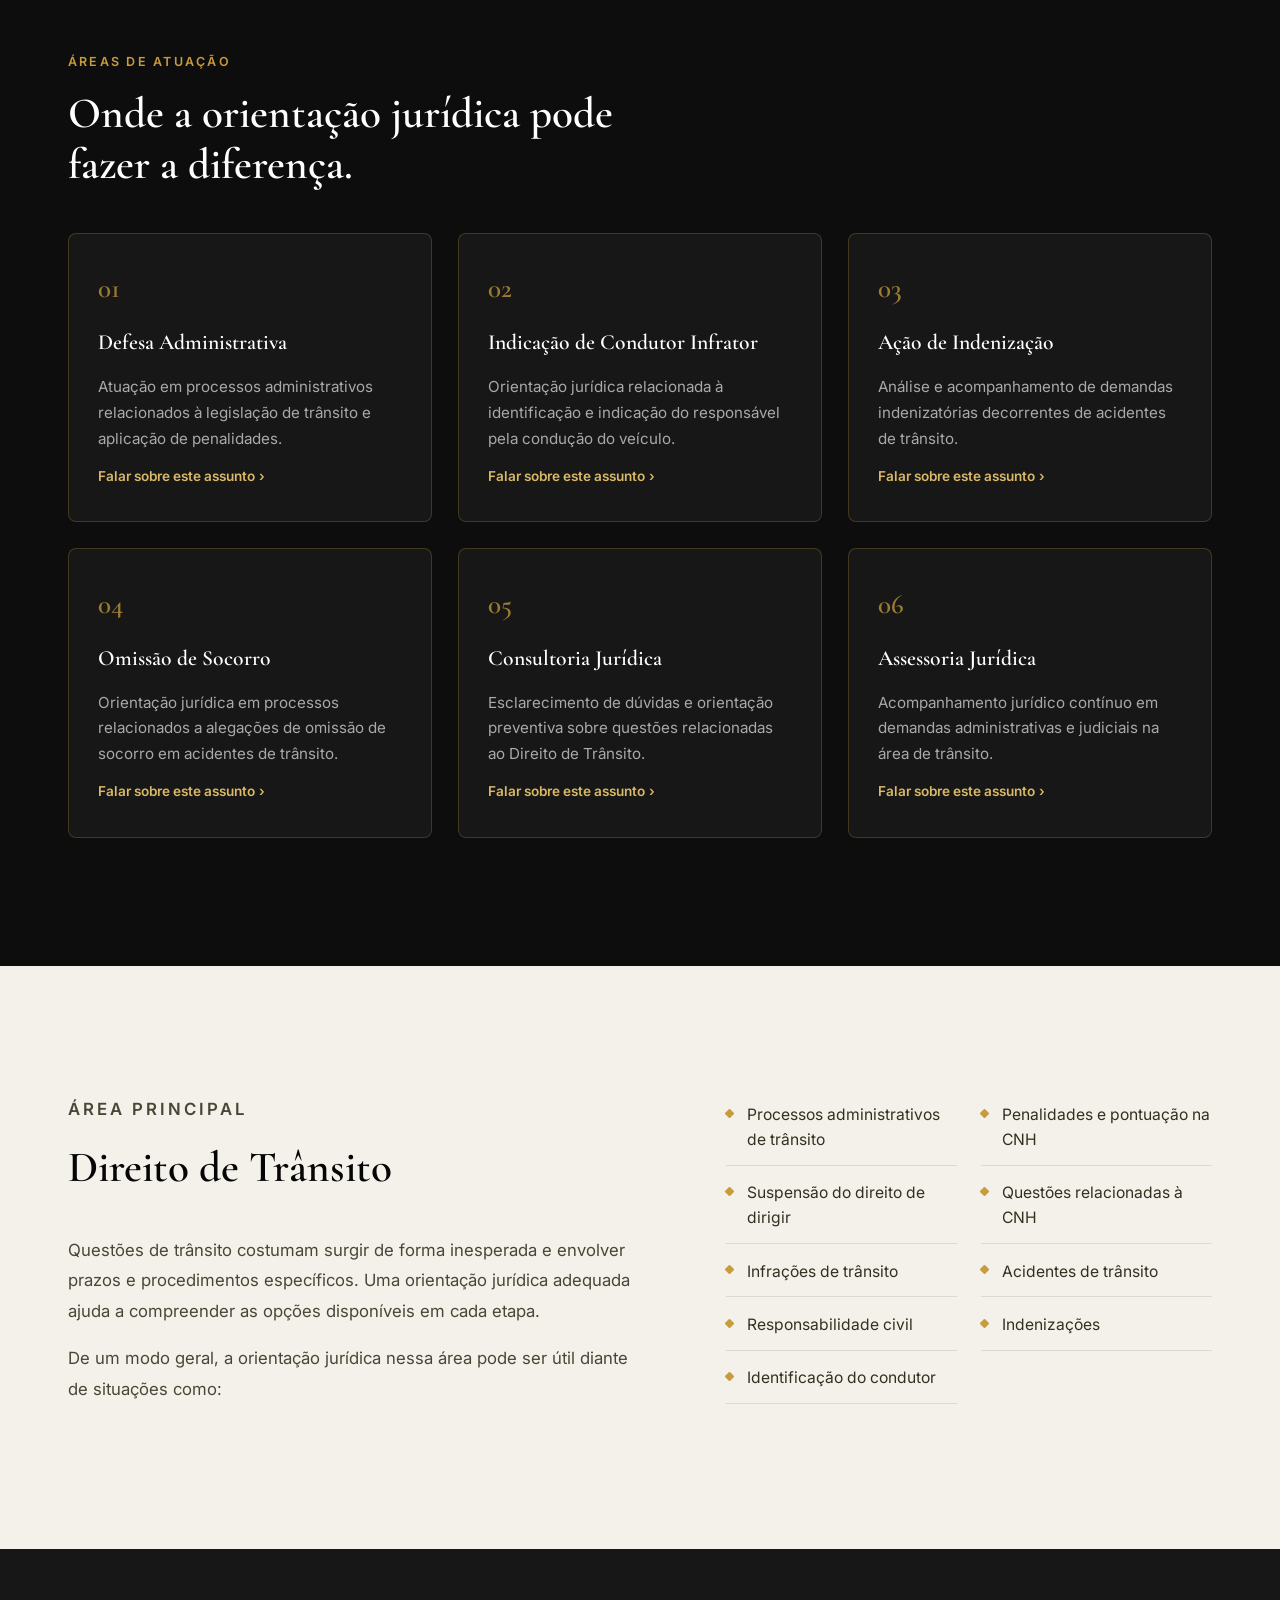
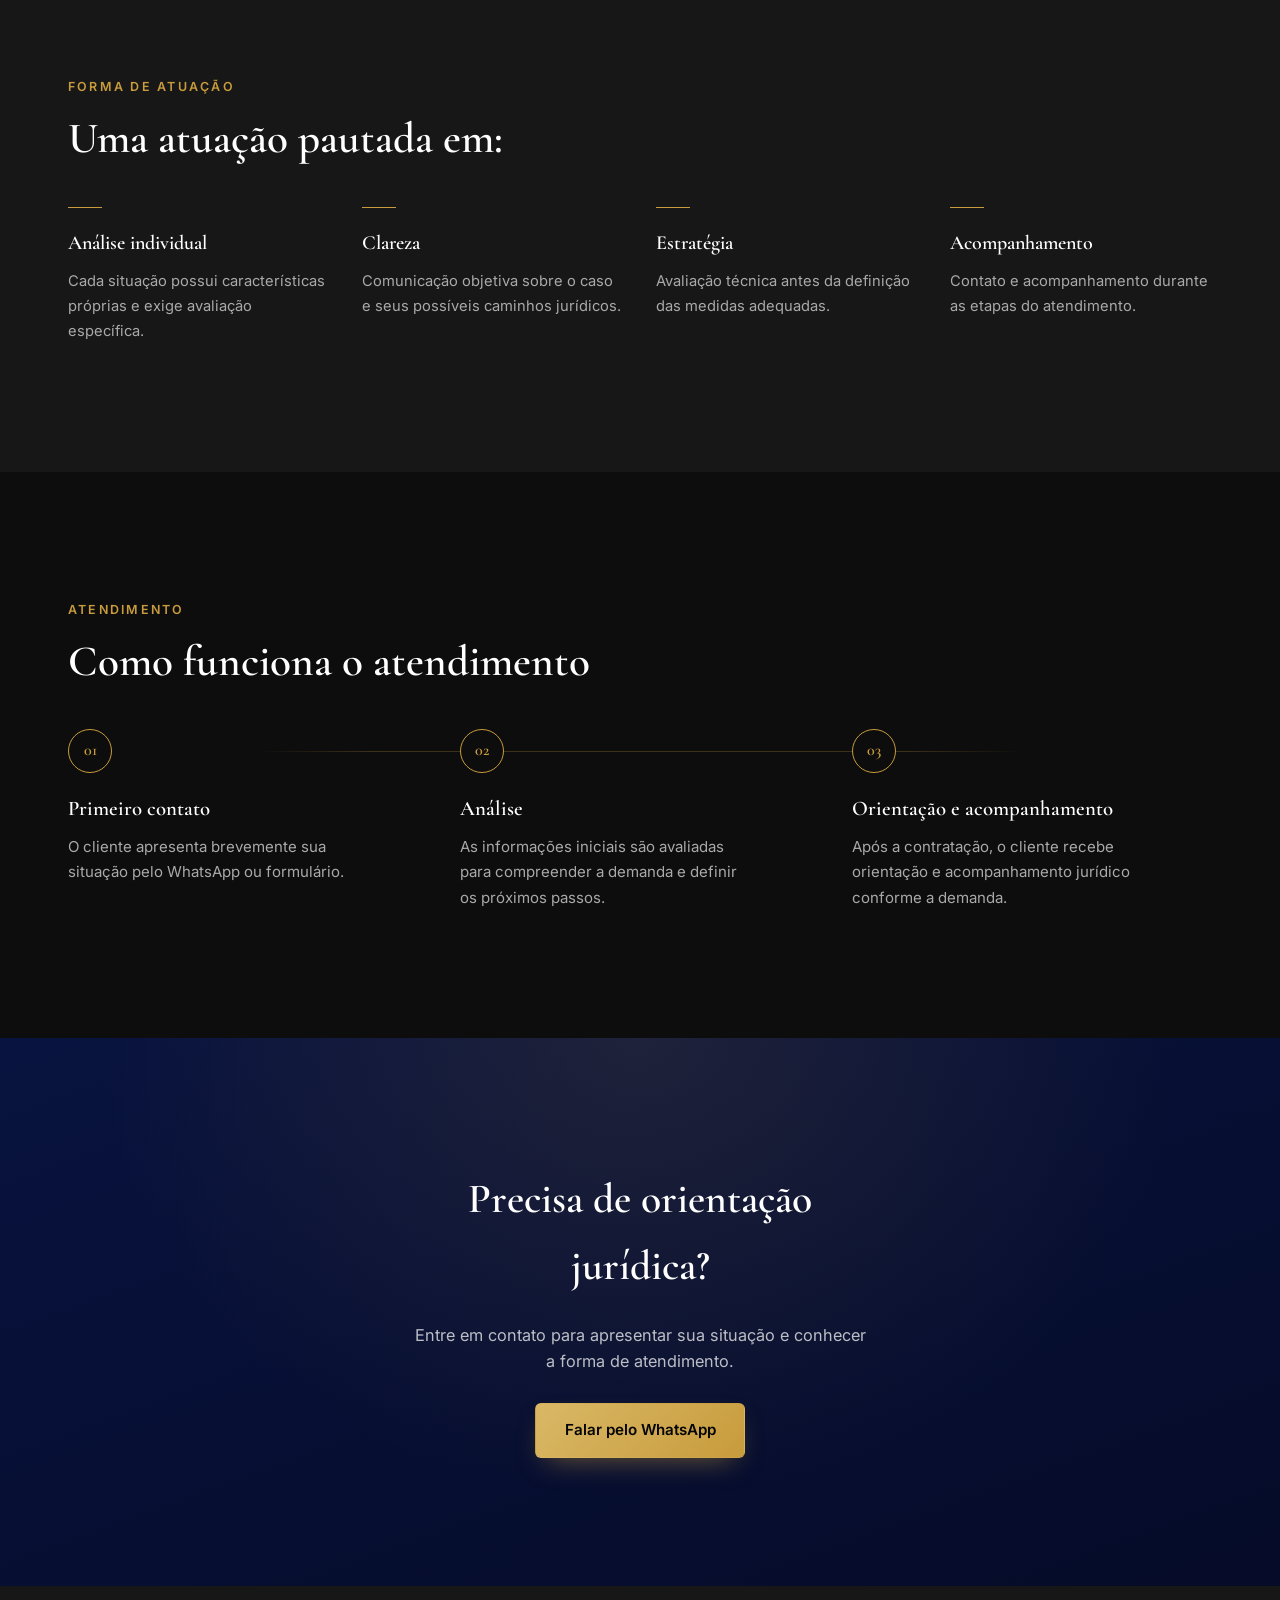
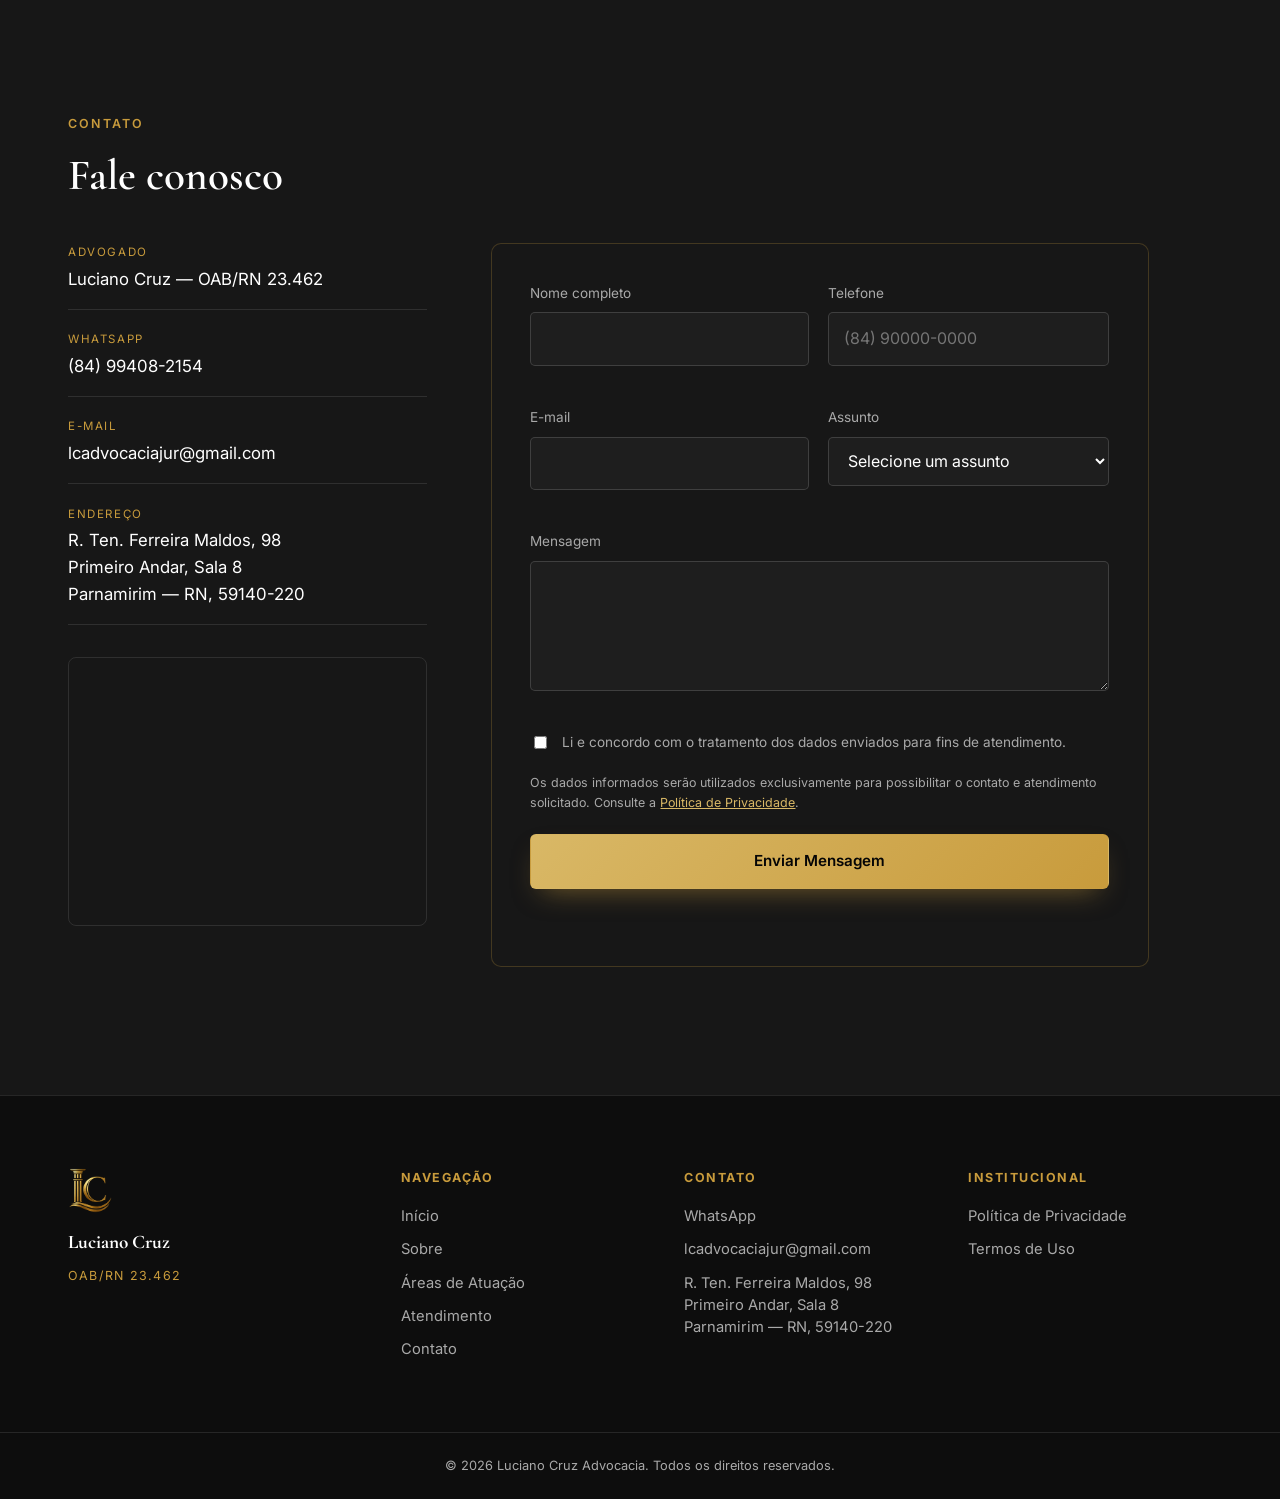
==== commit d7733955: "Update footer logo image attributes Removed height attribute from footer logo image." ====
--- a/index.html
+++ b/index.html
@@ -460,7 +460,7 @@
 <footer class="site-footer">
   <div class="container footer-inner">
     <div class="footer-col footer-brand">
-      <img src="assets/images/logo-lc-sm.png" alt="" width="60" height="62" loading="lazy">
+      <img src="assets/images/logo-lc-sm.png" alt="" width="60" loading="lazy">
       <strong>Luciano Cruz</strong>
       <span>OAB/RN 23.462</span>
     </div>
@@ -506,7 +506,7 @@
   <svg viewBox="0 0 24 24" aria-hidden="true"><path fill="currentColor" d="M17.5 14.4c-.3-.1-1.7-.9-2-1-.3-.1-.5-.1-.6.1-.2.3-.7 1-.9 1.2-.2.2-.3.2-.6.1-.3-.1-1.2-.5-2.3-1.5-.9-.8-1.4-1.7-1.6-2-.2-.3 0-.5.1-.6.1-.1.3-.3.4-.5.1-.1.2-.3.3-.4.1-.2 0-.4 0-.5-.1-.1-.6-1.5-.8-2-.2-.5-.4-.4-.6-.4h-.5c-.2 0-.5.1-.7.3-.3.3-1 1-1 2.4s1 2.8 1.2 3c.1.2 2.1 3.2 5 4.4.7.3 1.3.5 1.7.6.7.2 1.4.2 1.9.1.6-.1 1.7-.7 2-1.4.2-.7.2-1.2.2-1.4-.1-.1-.3-.2-.6-.3z"/><path fill="currentColor" d="M12 2.5c-5.2 0-9.5 4.2-9.5 9.5 0 1.7.4 3.3 1.3 4.7L2.5 21.5l4.9-1.3c1.3.7 2.8 1.1 4.6 1.1 5.2 0 9.5-4.2 9.5-9.5S17.2 2.5 12 2.5zm0 17.3c-1.5 0-3-.4-4.2-1.2l-.3-.2-3 .8.8-2.9-.2-.3c-.9-1.3-1.3-2.9-1.3-4.5 0-4.4 3.6-8 8-8s8 3.6 8 8-3.5 8.3-7.8 8.3z"/></svg>
 </a>
 
-<!-- ===================== BOTÃO VOLTAR AO TOPO ===================== -->
+<!-- ==================== BOTÃO VOLTAR AO TOPO ===================== -->
 <button type="button" class="back-to-top" id="back-to-top" aria-label="Voltar ao topo">
   <svg viewBox="0 0 24 24" fill="none" aria-hidden="true"><path d="M12 19V5M5 12l7-7 7 7" stroke="currentColor" stroke-width="1.8" stroke-linecap="round" stroke-linejoin="round"/></svg>
 </button>
